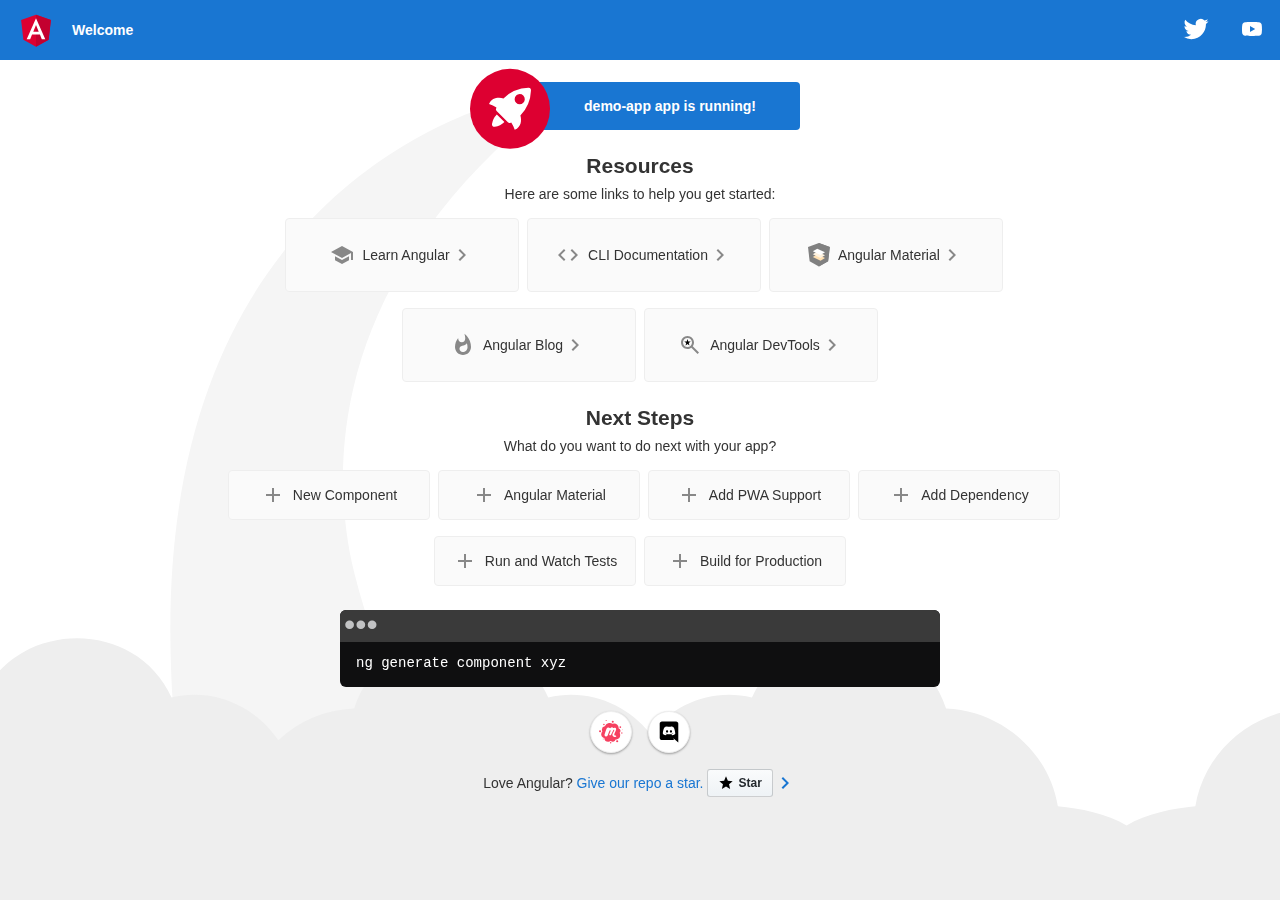
==== index.html @ 900e43f9 "Auto-generated commit [ci skip]" ====
<!DOCTYPE html><html lang="en"><head>
  <meta charset="utf-8">
  <title>DemoApp</title>
  <base href="/">
  <meta name="viewport" content="width=device-width, initial-scale=1">
  <link rel="icon" type="image/x-icon" href="favicon.ico">
<link rel="stylesheet" href="styles.ef46db3751d8e999.css"></head>
<body>
  <app-root></app-root>
<script src="runtime.b7effae792de52c2.js" type="module"></script><script src="polyfills.f247ab9717195e45.js" type="module"></script><script src="main.69cea2f186c367fa.js" type="module"></script>

</body></html>
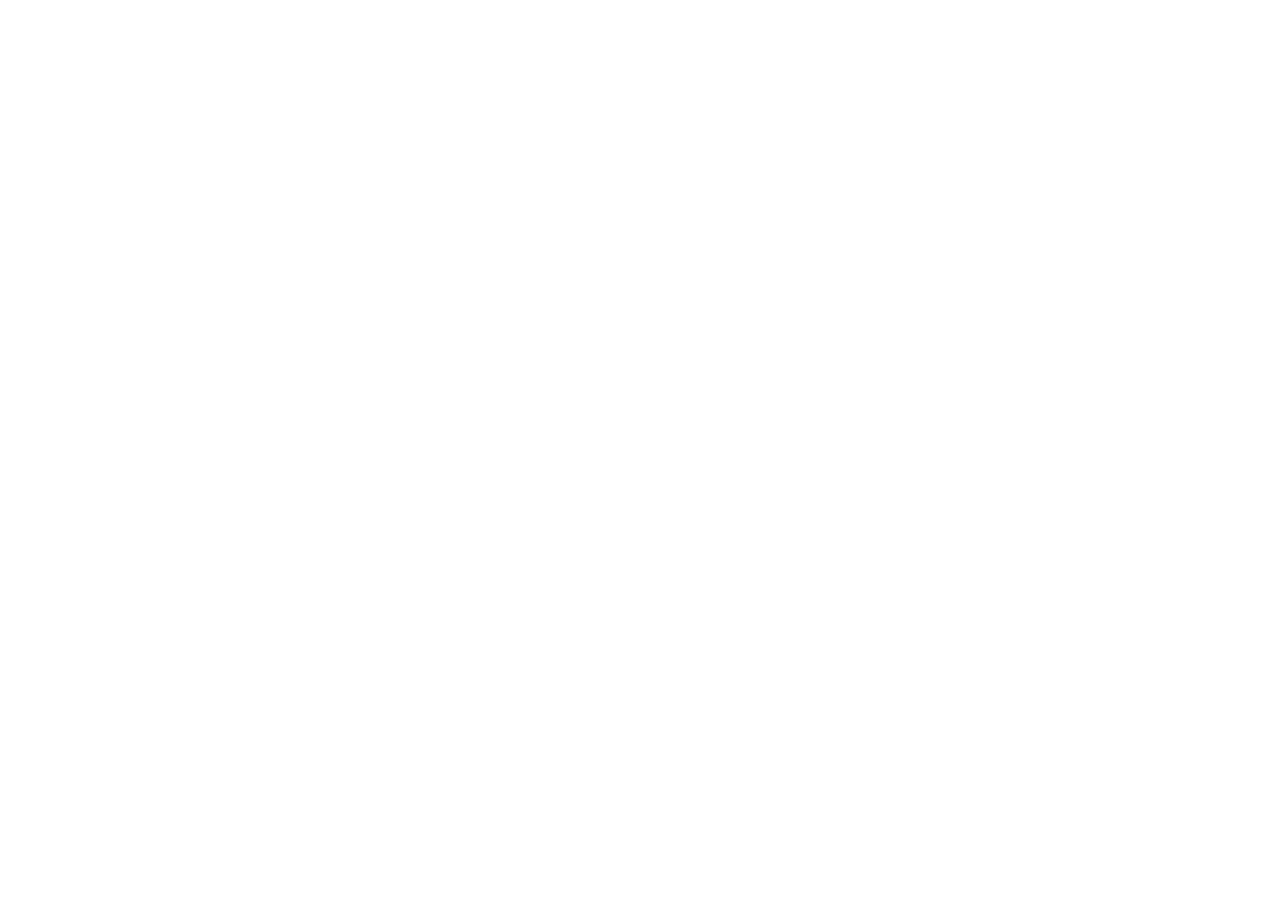
==== commit a5b31240: "Auto-generated commit [ci skip]" ====
--- a/index.html
+++ b/index.html
@@ -1,12 +1,12 @@
 <!DOCTYPE html><html lang="en"><head>
   <meta charset="utf-8">
   <title>DemoApp</title>
-  <base href="/">
+  <base href="/demo-app/">
   <meta name="viewport" content="width=device-width, initial-scale=1">
   <link rel="icon" type="image/x-icon" href="favicon.ico">
-<link rel="stylesheet" href="styles.ef46db3751d8e999.css"></head>
+<style>:root{--surface-a:#ffffff;--surface-b:#f8f9fa;--surface-c:#e9ecef;--surface-d:#dee2e6;--surface-e:#ffffff;--surface-f:#ffffff;--text-color:#495057;--text-color-secondary:#6c757d;--primary-color:#3B82F6;--primary-color-text:#ffffff;--font-family:-apple-system, BlinkMacSystemFont, Segoe UI, Roboto, Helvetica, Arial, sans-serif, Apple Color Emoji, Segoe UI Emoji, Segoe UI Symbol;--surface-0:#ffffff;--surface-50:#FAFAFA;--surface-100:#F5F5F5;--surface-200:#EEEEEE;--surface-300:#E0E0E0;--surface-400:#BDBDBD;--surface-500:#9E9E9E;--surface-600:#757575;--surface-700:#616161;--surface-800:#424242;--surface-900:#212121;--gray-50:#FAFAFA;--gray-100:#F5F5F5;--gray-200:#EEEEEE;--gray-300:#E0E0E0;--gray-400:#BDBDBD;--gray-500:#9E9E9E;--gray-600:#757575;--gray-700:#616161;--gray-800:#424242;--gray-900:#212121;--content-padding:1.25rem;--inline-spacing:.5rem;--border-radius:6px;--surface-ground:#eff3f8;--surface-section:#ffffff;--surface-card:#ffffff;--surface-overlay:#ffffff;--surface-border:#dfe7ef;--surface-hover:#f6f9fc;--focus-ring:0 0 0 .2rem #BFDBFE;--maskbg:rgba(0, 0, 0, .4);color-scheme:light}*{box-sizing:border-box}:root{--blue-50:#f5f9ff;--blue-100:#d0e1fd;--blue-200:#abc9fb;--blue-300:#85b2f9;--blue-400:#609af8;--blue-500:#3b82f6;--blue-600:#326fd1;--blue-700:#295bac;--blue-800:#204887;--blue-900:#183462;--green-50:#f4fcf7;--green-100:#caf1d8;--green-200:#a0e6ba;--green-300:#76db9b;--green-400:#4cd07d;--green-500:#22c55e;--green-600:#1da750;--green-700:#188a42;--green-800:#136c34;--green-900:#0e4f26;--yellow-50:#fefbf3;--yellow-100:#faedc4;--yellow-200:#f6de95;--yellow-300:#f2d066;--yellow-400:#eec137;--yellow-500:#eab308;--yellow-600:#c79807;--yellow-700:#a47d06;--yellow-800:#816204;--yellow-900:#5e4803;--cyan-50:#f3fbfd;--cyan-100:#c3edf5;--cyan-200:#94e0ed;--cyan-300:#65d2e4;--cyan-400:#35c4dc;--cyan-500:#06b6d4;--cyan-600:#059bb4;--cyan-700:#047f94;--cyan-800:#036475;--cyan-900:#024955;--pink-50:#fef6fa;--pink-100:#fad3e7;--pink-200:#f7b0d3;--pink-300:#f38ec0;--pink-400:#f06bac;--pink-500:#ec4899;--pink-600:#c93d82;--pink-700:#a5326b;--pink-800:#822854;--pink-900:#5e1d3d;--indigo-50:#f7f7fe;--indigo-100:#dadafc;--indigo-200:#bcbdf9;--indigo-300:#9ea0f6;--indigo-400:#8183f4;--indigo-500:#6366f1;--indigo-600:#5457cd;--indigo-700:#4547a9;--indigo-800:#363885;--indigo-900:#282960;--teal-50:#f3fbfb;--teal-100:#c7eeea;--teal-200:#9ae0d9;--teal-300:#6dd3c8;--teal-400:#41c5b7;--teal-500:#14b8a6;--teal-600:#119c8d;--teal-700:#0e8174;--teal-800:#0b655b;--teal-900:#084a42;--orange-50:#fff8f3;--orange-100:#feddc7;--orange-200:#fcc39b;--orange-300:#fba86f;--orange-400:#fa8e42;--orange-500:#f97316;--orange-600:#d46213;--orange-700:#ae510f;--orange-800:#893f0c;--orange-900:#642e09;--bluegray-50:#f7f8f9;--bluegray-100:#dadee3;--bluegray-200:#bcc3cd;--bluegray-300:#9fa9b7;--bluegray-400:#818ea1;--bluegray-500:#64748b;--bluegray-600:#556376;--bluegray-700:#465161;--bluegray-800:#37404c;--bluegray-900:#282e38;--purple-50:#fbf7ff;--purple-100:#ead6fd;--purple-200:#dab6fc;--purple-300:#c996fa;--purple-400:#b975f9;--purple-500:#a855f7;--purple-600:#8f48d2;--purple-700:#763cad;--purple-800:#5c2f88;--purple-900:#432263;--red-50:#fff5f5;--red-100:#ffd0ce;--red-200:#ffaca7;--red-300:#ff8780;--red-400:#ff6259;--red-500:#ff3d32;--red-600:#d9342b;--red-700:#b32b23;--red-800:#8c221c;--red-900:#661814;--primary-50:#f5f9ff;--primary-100:#d0e1fd;--primary-200:#abc9fb;--primary-300:#85b2f9;--primary-400:#609af8;--primary-500:#3b82f6;--primary-600:#326fd1;--primary-700:#295bac;--primary-800:#204887;--primary-900:#183462}</style><link rel="stylesheet" href="styles.fcd467779eab6fff.css" media="print" onload="this.media='all'"><noscript><link rel="stylesheet" href="styles.fcd467779eab6fff.css"></noscript></head>
 <body>
   <app-root></app-root>
-<script src="runtime.b7effae792de52c2.js" type="module"></script><script src="polyfills.f247ab9717195e45.js" type="module"></script><script src="main.69cea2f186c367fa.js" type="module"></script>
+<script src="runtime.b7effae792de52c2.js" type="module"></script><script src="polyfills.c6a65590cd50eaa1.js" type="module"></script><script src="main.08b8b6a23ff1ee2b.js" type="module"></script>
 
 </body></html>--- a/styles.fcd467779eab6fff.css
+++ b/styles.fcd467779eab6fff.css
@@ -0,0 +1 @@
+:root{--surface-a:#ffffff;--surface-b:#f8f9fa;--surface-c:#e9ecef;--surface-d:#dee2e6;--surface-e:#ffffff;--surface-f:#ffffff;--text-color:#495057;--text-color-secondary:#6c757d;--primary-color:#3B82F6;--primary-color-text:#ffffff;--font-family:-apple-system, BlinkMacSystemFont, Segoe UI, Roboto, Helvetica, Arial, sans-serif, Apple Color Emoji, Segoe UI Emoji, Segoe UI Symbol;--surface-0: #ffffff;--surface-50: #FAFAFA;--surface-100: #F5F5F5;--surface-200: #EEEEEE;--surface-300: #E0E0E0;--surface-400: #BDBDBD;--surface-500: #9E9E9E;--surface-600: #757575;--surface-700: #616161;--surface-800: #424242;--surface-900: #212121;--gray-50: #FAFAFA;--gray-100: #F5F5F5;--gray-200: #EEEEEE;--gray-300: #E0E0E0;--gray-400: #BDBDBD;--gray-500: #9E9E9E;--gray-600: #757575;--gray-700: #616161;--gray-800: #424242;--gray-900: #212121;--content-padding:1.25rem;--inline-spacing:.5rem;--border-radius:6px;--surface-ground:#eff3f8;--surface-section:#ffffff;--surface-card:#ffffff;--surface-overlay:#ffffff;--surface-border:#dfe7ef;--surface-hover:#f6f9fc;--focus-ring: 0 0 0 .2rem #BFDBFE;--maskbg: rgba(0, 0, 0, .4);color-scheme:light}*{box-sizing:border-box}.p-component{font-family:-apple-system,BlinkMacSystemFont,Segoe UI,Roboto,Helvetica,Arial,sans-serif,"Apple Color Emoji","Segoe UI Emoji",Segoe UI Symbol;font-size:1rem;font-weight:400}.p-component-overlay{background-color:#0006;transition-duration:.2s}.p-disabled,.p-component:disabled{opacity:.6}.p-error{color:#e24c4c}.p-text-secondary{color:#6c757d}.pi{font-size:1rem}.p-link{font-size:1rem;font-family:-apple-system,BlinkMacSystemFont,Segoe UI,Roboto,Helvetica,Arial,sans-serif,"Apple Color Emoji","Segoe UI Emoji",Segoe UI Symbol;border-radius:6px}.p-link:focus{outline:0 none;outline-offset:0;box-shadow:0 0 0 .2rem #bfdbfe}.p-component-overlay-enter{animation:p-component-overlay-enter-animation .15s forwards}.p-component-overlay-leave{animation:p-component-overlay-leave-animation .15s forwards}@keyframes p-component-overlay-enter-animation{0%{background-color:transparent}to{background-color:var(--maskbg)}}@keyframes p-component-overlay-leave-animation{0%{background-color:var(--maskbg)}to{background-color:transparent}}:root{--blue-50:#f5f9ff;--blue-100:#d0e1fd;--blue-200:#abc9fb;--blue-300:#85b2f9;--blue-400:#609af8;--blue-500:#3b82f6;--blue-600:#326fd1;--blue-700:#295bac;--blue-800:#204887;--blue-900:#183462;--green-50:#f4fcf7;--green-100:#caf1d8;--green-200:#a0e6ba;--green-300:#76db9b;--green-400:#4cd07d;--green-500:#22c55e;--green-600:#1da750;--green-700:#188a42;--green-800:#136c34;--green-900:#0e4f26;--yellow-50:#fefbf3;--yellow-100:#faedc4;--yellow-200:#f6de95;--yellow-300:#f2d066;--yellow-400:#eec137;--yellow-500:#eab308;--yellow-600:#c79807;--yellow-700:#a47d06;--yellow-800:#816204;--yellow-900:#5e4803;--cyan-50:#f3fbfd;--cyan-100:#c3edf5;--cyan-200:#94e0ed;--cyan-300:#65d2e4;--cyan-400:#35c4dc;--cyan-500:#06b6d4;--cyan-600:#059bb4;--cyan-700:#047f94;--cyan-800:#036475;--cyan-900:#024955;--pink-50:#fef6fa;--pink-100:#fad3e7;--pink-200:#f7b0d3;--pink-300:#f38ec0;--pink-400:#f06bac;--pink-500:#ec4899;--pink-600:#c93d82;--pink-700:#a5326b;--pink-800:#822854;--pink-900:#5e1d3d;--indigo-50:#f7f7fe;--indigo-100:#dadafc;--indigo-200:#bcbdf9;--indigo-300:#9ea0f6;--indigo-400:#8183f4;--indigo-500:#6366f1;--indigo-600:#5457cd;--indigo-700:#4547a9;--indigo-800:#363885;--indigo-900:#282960;--teal-50:#f3fbfb;--teal-100:#c7eeea;--teal-200:#9ae0d9;--teal-300:#6dd3c8;--teal-400:#41c5b7;--teal-500:#14b8a6;--teal-600:#119c8d;--teal-700:#0e8174;--teal-800:#0b655b;--teal-900:#084a42;--orange-50:#fff8f3;--orange-100:#feddc7;--orange-200:#fcc39b;--orange-300:#fba86f;--orange-400:#fa8e42;--orange-500:#f97316;--orange-600:#d46213;--orange-700:#ae510f;--orange-800:#893f0c;--orange-900:#642e09;--bluegray-50:#f7f8f9;--bluegray-100:#dadee3;--bluegray-200:#bcc3cd;--bluegray-300:#9fa9b7;--bluegray-400:#818ea1;--bluegray-500:#64748b;--bluegray-600:#556376;--bluegray-700:#465161;--bluegray-800:#37404c;--bluegray-900:#282e38;--purple-50:#fbf7ff;--purple-100:#ead6fd;--purple-200:#dab6fc;--purple-300:#c996fa;--purple-400:#b975f9;--purple-500:#a855f7;--purple-600:#8f48d2;--purple-700:#763cad;--purple-800:#5c2f88;--purple-900:#432263;--red-50:#fff5f5;--red-100:#ffd0ce;--red-200:#ffaca7;--red-300:#ff8780;--red-400:#ff6259;--red-500:#ff3d32;--red-600:#d9342b;--red-700:#b32b23;--red-800:#8c221c;--red-900:#661814;--primary-50:#f5f9ff;--primary-100:#d0e1fd;--primary-200:#abc9fb;--primary-300:#85b2f9;--primary-400:#609af8;--primary-500:#3b82f6;--primary-600:#326fd1;--primary-700:#295bac;--primary-800:#204887;--primary-900:#183462}.p-autocomplete .p-autocomplete-loader{right:.75rem}.p-autocomplete.p-autocomplete-dd .p-autocomplete-loader{right:3.75rem}.p-autocomplete .p-autocomplete-multiple-container{padding:.375rem .75rem;gap:.5rem}.p-autocomplete .p-autocomplete-multiple-container:not(.p-disabled):hover{border-color:#3b82f6}.p-autocomplete .p-autocomplete-multiple-container:not(.p-disabled).p-focus{outline:0 none;outline-offset:0;box-shadow:0 0 0 .2rem #bfdbfe;border-color:#3b82f6}.p-autocomplete .p-autocomplete-multiple-container .p-autocomplete-input-token{padding:.375rem 0}.p-autocomplete .p-autocomplete-multiple-container .p-autocomplete-input-token input{font-family:-apple-system,BlinkMacSystemFont,Segoe UI,Roboto,Helvetica,Arial,sans-serif,"Apple Color Emoji","Segoe UI Emoji",Segoe UI Symbol;font-size:1rem;color:#495057;padding:0;margin:0}.p-autocomplete .p-autocomplete-multiple-container .p-autocomplete-token{padding:.375rem .75rem;background:#EFF6FF;color:#1d4ed8;border-radius:6px}.p-autocomplete .p-autocomplete-multiple-container .p-autocomplete-token .p-autocomplete-token-icon{margin-left:.5rem}p-autocomplete.ng-dirty.ng-invalid>.p-autocomplete>.p-inputtext{border-color:#e24c4c}.p-autocomplete-panel{background:#ffffff;color:#495057;border:0 none;border-radius:6px;box-shadow:0 2px 12px #0000001a}.p-autocomplete-panel .p-autocomplete-items{padding:.75rem 0}.p-autocomplete-panel .p-autocomplete-items .p-autocomplete-item{margin:0;padding:.75rem 1.25rem;border:0 none;color:#495057;background:transparent;transition:box-shadow .2s;border-radius:0}.p-autocomplete-panel .p-autocomplete-items .p-autocomplete-item:hover{color:#495057;background:#e9ecef}.p-autocomplete-panel .p-autocomplete-items .p-autocomplete-item.p-highlight{color:#1d4ed8;background:#EFF6FF}.p-autocomplete-panel .p-autocomplete-items .p-autocomplete-empty-message{padding:.75rem 1.25rem;color:#495057;background:transparent}.p-autocomplete-panel .p-autocomplete-items .p-autocomplete-item-group{margin:0;padding:.75rem 1.25rem;color:#343a40;background:#ffffff;font-weight:700}p-autocomplete.p-autocomplete-clearable .p-inputtext{padding-right:2.5rem}p-autocomplete.p-autocomplete-clearable .p-autocomplete-clear-icon{color:#6c757d;right:.75rem}p-autocomplete.p-autocomplete-clearable .p-autocomplete-dd .p-autocomplete-clear-icon{color:#6c757d;right:3.75rem}p-calendar.ng-dirty.ng-invalid>.p-calendar>.p-inputtext{border-color:#e24c4c}.p-datepicker{padding:.5rem;background:#ffffff;color:#495057;border:1px solid #ced4da;border-radius:6px}.p-datepicker:not(.p-datepicker-inline){background:#ffffff;border:0 none;box-shadow:0 2px 12px #0000001a}.p-datepicker:not(.p-datepicker-inline) .p-datepicker-header{background:#ffffff}.p-datepicker .p-datepicker-header{padding:.5rem;color:#495057;background:#ffffff;font-weight:600;margin:0;border-bottom:1px solid #dee2e6;border-top-right-radius:6px;border-top-left-radius:6px}.p-datepicker .p-datepicker-header .p-datepicker-prev,.p-datepicker .p-datepicker-header .p-datepicker-next{width:2rem;height:2rem;color:#6c757d;border:0 none;background:transparent;border-radius:50%;transition:background-color .2s,color .2s,box-shadow .2s}.p-datepicker .p-datepicker-header .p-datepicker-prev:enabled:hover,.p-datepicker .p-datepicker-header .p-datepicker-next:enabled:hover{color:#343a40;border-color:transparent;background:#e9ecef}.p-datepicker .p-datepicker-header .p-datepicker-prev:focus,.p-datepicker .p-datepicker-header .p-datepicker-next:focus{outline:0 none;outline-offset:0;box-shadow:0 0 0 .2rem #bfdbfe}.p-datepicker .p-datepicker-header .p-datepicker-title{line-height:2rem}.p-datepicker .p-datepicker-header .p-datepicker-title .p-datepicker-year,.p-datepicker .p-datepicker-header .p-datepicker-title .p-datepicker-month{color:#495057;transition:background-color .2s,color .2s,box-shadow .2s;font-weight:600;padding:.5rem}.p-datepicker .p-datepicker-header .p-datepicker-title .p-datepicker-year:enabled:hover,.p-datepicker .p-datepicker-header .p-datepicker-title .p-datepicker-month:enabled:hover{color:#3b82f6}.p-datepicker .p-datepicker-header .p-datepicker-title .p-datepicker-month{margin-right:.5rem}.p-datepicker table{font-size:1rem;margin:.5rem 0}.p-datepicker table th{padding:.5rem}.p-datepicker table th>span{width:2.5rem;height:2.5rem}.p-datepicker table td{padding:.5rem}.p-datepicker table td>span{width:2.5rem;height:2.5rem;border-radius:50%;transition:box-shadow .2s;border:1px solid transparent}.p-datepicker table td>span.p-highlight{color:#1d4ed8;background:#EFF6FF}.p-datepicker table td>span:focus{outline:0 none;outline-offset:0;box-shadow:0 0 0 .2rem #bfdbfe}.p-datepicker table td.p-datepicker-today>span{background:#ced4da;color:#495057;border-color:transparent}.p-datepicker table td.p-datepicker-today>span.p-highlight{color:#1d4ed8;background:#EFF6FF}.p-datepicker .p-datepicker-buttonbar{padding:1rem 0;border-top:1px solid #dee2e6}.p-datepicker .p-datepicker-buttonbar .p-button{width:auto}.p-datepicker .p-timepicker{border-top:1px solid #dee2e6;padding:.5rem}.p-datepicker .p-timepicker button{width:2rem;height:2rem;color:#6c757d;border:0 none;background:transparent;border-radius:50%;transition:background-color .2s,color .2s,box-shadow .2s}.p-datepicker .p-timepicker button:enabled:hover{color:#343a40;border-color:transparent;background:#e9ecef}.p-datepicker .p-timepicker button:focus{outline:0 none;outline-offset:0;box-shadow:0 0 0 .2rem #bfdbfe}.p-datepicker .p-timepicker button:last-child{margin-top:.2em}.p-datepicker .p-timepicker span{font-size:1.25rem}.p-datepicker .p-timepicker>div{padding:0 .5rem}.p-datepicker.p-datepicker-timeonly .p-timepicker{border-top:0 none}.p-datepicker .p-monthpicker{margin:.5rem 0}.p-datepicker .p-monthpicker .p-monthpicker-month{padding:.5rem;transition:box-shadow .2s;border-radius:6px}.p-datepicker .p-monthpicker .p-monthpicker-month.p-highlight{color:#1d4ed8;background:#EFF6FF}.p-datepicker .p-yearpicker{margin:.5rem 0}.p-datepicker .p-yearpicker .p-yearpicker-year{padding:.5rem;transition:box-shadow .2s;border-radius:6px}.p-datepicker .p-yearpicker .p-yearpicker-year.p-highlight{color:#1d4ed8;background:#EFF6FF}.p-datepicker.p-datepicker-multiple-month .p-datepicker-group{border-left:1px solid #dee2e6;padding-right:.5rem;padding-left:.5rem;padding-top:0;padding-bottom:0}.p-datepicker.p-datepicker-multiple-month .p-datepicker-group:first-child{padding-left:0;border-left:0 none}.p-datepicker.p-datepicker-multiple-month .p-datepicker-group:last-child{padding-right:0}.p-datepicker:not(.p-disabled) table td span:not(.p-highlight):not(.p-disabled):hover{background:#e9ecef}.p-datepicker:not(.p-disabled) table td span:not(.p-highlight):not(.p-disabled):focus{outline:0 none;outline-offset:0;box-shadow:0 0 0 .2rem #bfdbfe}.p-datepicker:not(.p-disabled) .p-monthpicker .p-monthpicker-month:not(.p-disabled):not(.p-highlight):hover{background:#e9ecef}.p-datepicker:not(.p-disabled) .p-monthpicker .p-monthpicker-month:not(.p-disabled):focus{outline:0 none;outline-offset:0;box-shadow:0 0 0 .2rem #bfdbfe}.p-datepicker:not(.p-disabled) .p-yearpicker .p-yearpicker-year:not(.p-disabled):not(.p-highlight):hover{background:#e9ecef}.p-datepicker:not(.p-disabled) .p-yearpicker .p-yearpicker-year:not(.p-disabled):focus{outline:0 none;outline-offset:0;box-shadow:0 0 0 .2rem #bfdbfe}p-calendar.p-calendar-clearable .p-inputtext{padding-right:2.5rem}p-calendar.p-calendar-clearable .p-calendar-clear-icon{color:#6c757d;right:.75rem}p-calendar.p-calendar-clearable.p-calendar-w-btn .p-calendar-clear-icon{color:#6c757d;right:3.75rem}@media screen and (max-width: 769px){.p-datepicker table th,.p-datepicker table td{padding:0}}.p-cascadeselect{background:#ffffff;border:1px solid #ced4da;transition:background-color .2s,color .2s,border-color .2s,box-shadow .2s;border-radius:6px}.p-cascadeselect:not(.p-disabled):hover{border-color:#3b82f6}.p-cascadeselect:not(.p-disabled).p-focus{outline:0 none;outline-offset:0;box-shadow:0 0 0 .2rem #bfdbfe;border-color:#3b82f6}.p-cascadeselect .p-cascadeselect-label{background:transparent;border:0 none;padding:.75rem}.p-cascadeselect .p-cascadeselect-label.p-placeholder{color:#6c757d}.p-cascadeselect .p-cascadeselect-label:enabled:focus{outline:0 none;box-shadow:none}.p-cascadeselect .p-cascadeselect-trigger{background:transparent;color:#6c757d;width:3rem;border-top-right-radius:6px;border-bottom-right-radius:6px}.p-cascadeselect-panel{background:#ffffff;color:#495057;border:0 none;border-radius:6px;box-shadow:0 2px 12px #0000001a}.p-cascadeselect-panel .p-cascadeselect-items{padding:.75rem 0}.p-cascadeselect-panel .p-cascadeselect-items .p-cascadeselect-item{margin:0;border:0 none;color:#495057;background:transparent;transition:box-shadow .2s;border-radius:0}.p-cascadeselect-panel .p-cascadeselect-items .p-cascadeselect-item .p-cascadeselect-item-content{padding:.75rem 1.25rem}.p-cascadeselect-panel .p-cascadeselect-items .p-cascadeselect-item .p-cascadeselect-item-content:focus{outline:0 none;outline-offset:0;box-shadow:inset 0 0 0 .15rem #bfdbfe}.p-cascadeselect-panel .p-cascadeselect-items .p-cascadeselect-item.p-highlight{color:#1d4ed8;background:#EFF6FF}.p-cascadeselect-panel .p-cascadeselect-items .p-cascadeselect-item:not(.p-highlight):not(.p-disabled):hover{color:#495057;background:#e9ecef}.p-cascadeselect-panel .p-cascadeselect-items .p-cascadeselect-item .p-cascadeselect-group-icon{font-size:.875rem}p-cascadeselect.ng-dirty.ng-invalid>.p-cascadeselect{border-color:#e24c4c}.p-input-filled .p-cascadeselect{background:#e9ecef}.p-input-filled .p-cascadeselect:not(.p-disabled):hover{background-color:#e9ecef}.p-input-filled .p-cascadeselect:not(.p-disabled).p-focus{background-color:#fff}p-cascadeselect.p-cascadeselect-clearable .p-cascadeselect-label{padding-right:.75rem}p-cascadeselect.p-cascadeselect-clearable .p-cascadeselect-clear-icon{color:#6c757d;right:3rem}.p-overlay-modal .p-cascadeselect-sublist .p-cascadeselect-panel{box-shadow:none;border-radius:0;padding:.25rem 0 .25rem .5rem}.p-overlay-modal .p-cascadeselect-item-active>.p-cascadeselect-item-content .p-cascadeselect-group-icon{transform:rotate(90deg)}.p-checkbox{width:22px;height:22px}.p-checkbox .p-checkbox-box{border:2px solid #ced4da;background:#ffffff;width:22px;height:22px;color:#495057;border-radius:6px;transition:background-color .2s,color .2s,border-color .2s,box-shadow .2s}.p-checkbox .p-checkbox-box .p-checkbox-icon{transition-duration:.2s;color:#fff;font-size:14px}.p-checkbox .p-checkbox-box.p-highlight{border-color:#3b82f6;background:#3B82F6}.p-checkbox:not(.p-checkbox-disabled) .p-checkbox-box:hover{border-color:#3b82f6}.p-checkbox:not(.p-checkbox-disabled) .p-checkbox-box.p-focus{outline:0 none;outline-offset:0;box-shadow:0 0 0 .2rem #bfdbfe;border-color:#3b82f6}.p-checkbox:not(.p-checkbox-disabled) .p-checkbox-box.p-highlight:hover{border-color:#1d4ed8;background:#1D4ED8;color:#fff}p-checkbox.ng-dirty.ng-invalid>.p-checkbox>.p-checkbox-box{border-color:#e24c4c}.p-input-filled .p-checkbox .p-checkbox-box{background-color:#e9ecef}.p-input-filled .p-checkbox .p-checkbox-box.p-highlight{background:#3B82F6}.p-input-filled .p-checkbox:not(.p-checkbox-disabled) .p-checkbox-box:hover{background-color:#e9ecef}.p-input-filled .p-checkbox:not(.p-checkbox-disabled) .p-checkbox-box.p-highlight:hover{background:#1D4ED8}.p-checkbox-label{margin-left:.5rem}.p-chips .p-chips-multiple-container{padding:.375rem .75rem;gap:.5rem}.p-chips .p-chips-multiple-container:not(.p-disabled):hover{border-color:#3b82f6}.p-chips .p-chips-multiple-container:not(.p-disabled).p-focus{outline:0 none;outline-offset:0;box-shadow:0 0 0 .2rem #bfdbfe;border-color:#3b82f6}.p-chips .p-chips-multiple-container .p-chips-token{padding:.375rem .75rem;background:#EFF6FF;color:#1d4ed8;border-radius:6px}.p-chips .p-chips-multiple-container .p-chips-token .p-chips-token-icon{margin-left:.5rem}.p-chips .p-chips-multiple-container .p-chips-input-token{padding:.375rem 0}.p-chips .p-chips-multiple-container .p-chips-input-token input{font-family:-apple-system,BlinkMacSystemFont,Segoe UI,Roboto,Helvetica,Arial,sans-serif,"Apple Color Emoji","Segoe UI Emoji",Segoe UI Symbol;font-size:1rem;color:#495057;padding:0;margin:0}p-chips.ng-dirty.ng-invalid>.p-chips>.p-inputtext{border-color:#e24c4c}p-chips.p-chips-clearable .p-inputtext{padding-right:1.75rem}p-chips.p-chips-clearable .p-chips-clear-icon{color:#6c757d;right:.75rem}.p-colorpicker-preview,.p-fluid .p-colorpicker-preview.p-inputtext{width:2rem;height:2rem}.p-colorpicker-panel{background:#323232;border:1px solid #191919}.p-colorpicker-panel .p-colorpicker-color-handle,.p-colorpicker-panel .p-colorpicker-hue-handle{border-color:#fff}.p-colorpicker-overlay-panel{box-shadow:0 2px 12px #0000001a}.p-dropdown{background:#ffffff;border:1px solid #ced4da;transition:background-color .2s,color .2s,border-color .2s,box-shadow .2s;border-radius:6px}.p-dropdown:not(.p-disabled):hover{border-color:#3b82f6}.p-dropdown:not(.p-disabled).p-focus{outline:0 none;outline-offset:0;box-shadow:0 0 0 .2rem #bfdbfe;border-color:#3b82f6}.p-dropdown.p-dropdown-clearable .p-dropdown-label{padding-right:1.75rem}.p-dropdown .p-dropdown-label{background:transparent;border:0 none}.p-dropdown .p-dropdown-label.p-placeholder{color:#6c757d}.p-dropdown .p-dropdown-label:enabled:focus{outline:0 none;box-shadow:none}.p-dropdown .p-dropdown-trigger{background:transparent;color:#6c757d;width:3rem;border-top-right-radius:6px;border-bottom-right-radius:6px}.p-dropdown .p-dropdown-clear-icon{color:#6c757d;right:3rem}.p-dropdown-panel{background:#ffffff;color:#495057;border:0 none;border-radius:6px;box-shadow:0 2px 12px #0000001a}.p-dropdown-panel .p-dropdown-header{padding:.75rem 1.25rem;border-bottom:1px solid #dee2e6;color:#343a40;background:#f8f9fa;margin:0;border-top-right-radius:6px;border-top-left-radius:6px}.p-dropdown-panel .p-dropdown-header .p-dropdown-filter{padding-right:1.75rem;margin-right:-1.75rem}.p-dropdown-panel .p-dropdown-header .p-dropdown-filter-icon{right:.75rem;color:#6c757d}.p-dropdown-panel .p-dropdown-items{padding:.75rem 0}.p-dropdown-panel .p-dropdown-items .p-dropdown-item{margin:0;padding:.75rem 1.25rem;border:0 none;color:#495057;background:transparent;transition:box-shadow .2s;border-radius:0}.p-dropdown-panel .p-dropdown-items .p-dropdown-item.p-highlight{color:#1d4ed8;background:#EFF6FF}.p-dropdown-panel .p-dropdown-items .p-dropdown-item:not(.p-highlight):not(.p-disabled):hover{color:#495057;background:#e9ecef}.p-dropdown-panel .p-dropdown-items .p-dropdown-empty-message{padding:.75rem 1.25rem;color:#495057;background:transparent}.p-dropdown-panel .p-dropdown-items .p-dropdown-item-group{margin:0;padding:.75rem 1.25rem;color:#343a40;background:#ffffff;font-weight:700}p-dropdown.ng-dirty.ng-invalid>.p-dropdown{border-color:#e24c4c}.p-input-filled .p-dropdown{background:#e9ecef}.p-input-filled .p-dropdown:not(.p-disabled):hover{background-color:#e9ecef}.p-input-filled .p-dropdown:not(.p-disabled).p-focus{background-color:#fff}.p-input-filled .p-dropdown:not(.p-disabled).p-focus .p-inputtext{background-color:transparent}.p-editor-container .p-editor-toolbar{background:#f8f9fa;border-top-right-radius:6px;border-top-left-radius:6px}.p-editor-container .p-editor-toolbar.ql-snow{border:1px solid #dee2e6}.p-editor-container .p-editor-toolbar.ql-snow .ql-stroke{stroke:#6c757d}.p-editor-container .p-editor-toolbar.ql-snow .ql-fill{fill:#6c757d}.p-editor-container .p-editor-toolbar.ql-snow .ql-picker .ql-picker-label{border:0 none;color:#6c757d}.p-editor-container .p-editor-toolbar.ql-snow .ql-picker .ql-picker-label:hover{color:#495057}.p-editor-container .p-editor-toolbar.ql-snow .ql-picker .ql-picker-label:hover .ql-stroke{stroke:#495057}.p-editor-container .p-editor-toolbar.ql-snow .ql-picker .ql-picker-label:hover .ql-fill{fill:#495057}.p-editor-container .p-editor-toolbar.ql-snow .ql-picker.ql-expanded .ql-picker-label{color:#495057}.p-editor-container .p-editor-toolbar.ql-snow .ql-picker.ql-expanded .ql-picker-label .ql-stroke{stroke:#495057}.p-editor-container .p-editor-toolbar.ql-snow .ql-picker.ql-expanded .ql-picker-label .ql-fill{fill:#495057}.p-editor-container .p-editor-toolbar.ql-snow .ql-picker.ql-expanded .ql-picker-options{background:#ffffff;border:0 none;box-shadow:0 2px 12px #0000001a;border-radius:6px;padding:.75rem 0}.p-editor-container .p-editor-toolbar.ql-snow .ql-picker.ql-expanded .ql-picker-options .ql-picker-item{color:#495057}.p-editor-container .p-editor-toolbar.ql-snow .ql-picker.ql-expanded .ql-picker-options .ql-picker-item:hover{color:#495057;background:#e9ecef}.p-editor-container .p-editor-toolbar.ql-snow .ql-picker.ql-expanded:not(.ql-icon-picker) .ql-picker-item{padding:.75rem 1.25rem}.p-editor-container .p-editor-content{border-bottom-right-radius:6px;border-bottom-left-radius:6px}.p-editor-container .p-editor-content.ql-snow{border:1px solid #dee2e6}.p-editor-container .p-editor-content .ql-editor{background:#ffffff;color:#495057;border-bottom-right-radius:6px;border-bottom-left-radius:6px}.p-editor-container .ql-snow.ql-toolbar button:hover,.p-editor-container .ql-snow.ql-toolbar button:focus{color:#495057}.p-editor-container .ql-snow.ql-toolbar button:hover .ql-stroke,.p-editor-container .ql-snow.ql-toolbar button:focus .ql-stroke{stroke:#495057}.p-editor-container .ql-snow.ql-toolbar button:hover .ql-fill,.p-editor-container .ql-snow.ql-toolbar button:focus .ql-fill{fill:#495057}.p-editor-container .ql-snow.ql-toolbar button.ql-active,.p-editor-container .ql-snow.ql-toolbar .ql-picker-label.ql-active,.p-editor-container .ql-snow.ql-toolbar .ql-picker-item.ql-selected{color:#3b82f6}.p-editor-container .ql-snow.ql-toolbar button.ql-active .ql-stroke,.p-editor-container .ql-snow.ql-toolbar .ql-picker-label.ql-active .ql-stroke,.p-editor-container .ql-snow.ql-toolbar .ql-picker-item.ql-selected .ql-stroke{stroke:#3b82f6}.p-editor-container .ql-snow.ql-toolbar button.ql-active .ql-fill,.p-editor-container .ql-snow.ql-toolbar .ql-picker-label.ql-active .ql-fill,.p-editor-container .ql-snow.ql-toolbar .ql-picker-item.ql-selected .ql-fill{fill:#3b82f6}.p-editor-container .ql-snow.ql-toolbar button.ql-active .ql-picker-label,.p-editor-container .ql-snow.ql-toolbar .ql-picker-label.ql-active .ql-picker-label,.p-editor-container .ql-snow.ql-toolbar .ql-picker-item.ql-selected .ql-picker-label{color:#3b82f6}.p-inputgroup-addon{background:#e9ecef;color:#6c757d;border-top:1px solid #ced4da;border-left:1px solid #ced4da;border-bottom:1px solid #ced4da;padding:.75rem;min-width:3rem}.p-inputgroup-addon:last-child{border-right:1px solid #ced4da}.p-inputgroup>.p-component,.p-inputgroup>.p-element,.p-inputgroup>.p-inputwrapper>.p-component>.p-inputtext,.p-inputgroup>.p-float-label>.p-component{border-radius:0;margin:0}.p-inputgroup>.p-component+.p-inputgroup-addon,.p-inputgroup>.p-element+.p-inputgroup-addon,.p-inputgroup>.p-inputwrapper>.p-component>.p-inputtext+.p-inputgroup-addon,.p-inputgroup>.p-float-label>.p-component+.p-inputgroup-addon{border-left:0 none}.p-inputgroup>.p-component:focus,.p-inputgroup>.p-element:focus,.p-inputgroup>.p-inputwrapper>.p-component>.p-inputtext:focus,.p-inputgroup>.p-float-label>.p-component:focus{z-index:1}.p-inputgroup>.p-component:focus~label,.p-inputgroup>.p-element:focus~label,.p-inputgroup>.p-inputwrapper>.p-component>.p-inputtext:focus~label,.p-inputgroup>.p-float-label>.p-component:focus~label{z-index:1}.p-inputgroup-addon:first-child,.p-inputgroup button:first-child,.p-inputgroup input:first-child,.p-inputgroup>.p-inputwrapper:first-child>.p-component,.p-inputgroup>.p-inputwrapper:first-child>.p-component>.p-inputtext{border-top-left-radius:6px;border-bottom-left-radius:6px}.p-inputgroup .p-float-label:first-child input{border-top-left-radius:6px;border-bottom-left-radius:6px}.p-inputgroup-addon:last-child,.p-inputgroup button:last-child,.p-inputgroup input:last-child,.p-inputgroup>.p-inputwrapper:last-child>.p-component,.p-inputgroup>.p-inputwrapper:last-child>.p-component>.p-inputtext{border-top-right-radius:6px;border-bottom-right-radius:6px}.p-inputgroup .p-float-label:last-child input{border-top-right-radius:6px;border-bottom-right-radius:6px}.p-fluid .p-inputgroup .p-button{width:auto}.p-fluid .p-inputgroup .p-button.p-button-icon-only{width:3rem}p-inputmask.ng-dirty.ng-invalid>.p-inputtext{border-color:#e24c4c}p-inputmask.p-inputmask-clearable .p-inputtext{padding-right:2.5rem}p-inputmask.p-inputmask-clearable .p-inputmask-clear-icon{color:#6c757d;right:.75rem}p-inputnumber.ng-dirty.ng-invalid>.p-inputnumber>.p-inputtext{border-color:#e24c4c}p-inputnumber.p-inputnumber-clearable .p-inputnumber-input{padding-right:2.5rem}p-inputnumber.p-inputnumber-clearable .p-inputnumber-clear-icon{color:#6c757d;right:.75rem}p-inputnumber.p-inputnumber-clearable .p-inputnumber-buttons-stacked .p-inputnumber-clear-icon{right:3.75rem}p-inputnumber.p-inputnumber-clearable .p-inputnumber-buttons-horizontal .p-inputnumber-clear-icon{right:3.75rem}.p-inputswitch{width:3rem;height:1.75rem}.p-inputswitch .p-inputswitch-slider{background:#ced4da;transition:background-color .2s,color .2s,border-color .2s,box-shadow .2s;border-radius:30px}.p-inputswitch .p-inputswitch-slider:before{background:#ffffff;width:1.25rem;height:1.25rem;left:.25rem;margin-top:-.625rem;border-radius:50%;transition-duration:.2s}.p-inputswitch.p-inputswitch-checked .p-inputswitch-slider:before{transform:translate(1.25rem)}.p-inputswitch.p-focus .p-inputswitch-slider{outline:0 none;outline-offset:0;box-shadow:0 0 0 .2rem #bfdbfe}.p-inputswitch:not(.p-disabled):hover .p-inputswitch-slider{background:#b6bfc8}.p-inputswitch.p-inputswitch-checked .p-inputswitch-slider{background:#3B82F6}.p-inputswitch.p-inputswitch-checked .p-inputswitch-slider:before{background:#ffffff}.p-inputswitch.p-inputswitch-checked:not(.p-disabled):hover .p-inputswitch-slider{background:#2563eb}p-inputswitch.ng-dirty.ng-invalid>.p-inputswitch{border-color:#e24c4c}.p-inputtext{font-family:-apple-system,BlinkMacSystemFont,Segoe UI,Roboto,Helvetica,Arial,sans-serif,"Apple Color Emoji","Segoe UI Emoji",Segoe UI Symbol;font-size:1rem;color:#495057;background:#ffffff;padding:.75rem;border:1px solid #ced4da;transition:background-color .2s,color .2s,border-color .2s,box-shadow .2s;-webkit-appearance:none;appearance:none;border-radius:6px}.p-inputtext:enabled:hover{border-color:#3b82f6}.p-inputtext:enabled:focus{outline:0 none;outline-offset:0;box-shadow:0 0 0 .2rem #bfdbfe;border-color:#3b82f6}.p-inputtext.ng-dirty.ng-invalid{border-color:#e24c4c}.p-inputtext.p-inputtext-sm{font-size:.875rem;padding:.65625rem}.p-inputtext.p-inputtext-lg{font-size:1.25rem;padding:.9375rem}.p-float-label>label{left:.75rem;color:#6c757d;transition-duration:.2s}.p-float-label>.ng-invalid.ng-dirty+label{color:#e24c4c}.p-input-icon-left>i:first-of-type{left:.75rem;color:#6c757d}.p-input-icon-left>.p-inputtext{padding-left:2.5rem}.p-input-icon-left.p-float-label>label{left:2.5rem}.p-input-icon-right>i:last-of-type{right:.75rem;color:#6c757d}.p-input-icon-right>.p-inputtext{padding-right:2.5rem}::-webkit-input-placeholder{color:#6c757d}:-moz-placeholder{color:#6c757d}::-moz-placeholder{color:#6c757d}:-ms-input-placeholder{color:#6c757d}.p-input-filled .p-inputtext{background-color:#e9ecef}.p-input-filled .p-inputtext:enabled:hover{background-color:#e9ecef}.p-input-filled .p-inputtext:enabled:focus{background-color:#fff}.p-inputtext-sm .p-inputtext{font-size:.875rem;padding:.65625rem}.p-inputtext-lg .p-inputtext{font-size:1.25rem;padding:.9375rem}.p-listbox{background:#ffffff;color:#495057;border:1px solid #ced4da;border-radius:6px}.p-listbox .p-listbox-header{padding:.75rem 1.25rem;border-bottom:1px solid #dee2e6;color:#343a40;background:#f8f9fa;margin:0;border-top-right-radius:6px;border-top-left-radius:6px}.p-listbox .p-listbox-header .p-listbox-filter{padding-right:1.75rem}.p-listbox .p-listbox-header .p-listbox-filter-icon{right:.75rem;color:#6c757d}.p-listbox .p-listbox-header .p-checkbox{margin-right:.5rem}.p-listbox .p-listbox-list{padding:.75rem 0}.p-listbox .p-listbox-list .p-listbox-item{margin:0;padding:.75rem 1.25rem;border:0 none;color:#495057;transition:box-shadow .2s;border-radius:0}.p-listbox .p-listbox-list .p-listbox-item.p-highlight{color:#1d4ed8;background:#EFF6FF}.p-listbox .p-listbox-list .p-listbox-item:focus{outline:0 none;outline-offset:0;box-shadow:inset 0 0 0 .15rem #bfdbfe}.p-listbox .p-listbox-list .p-listbox-item .p-checkbox{margin-right:.5rem}.p-listbox .p-listbox-list .p-listbox-item-group{margin:0;padding:.75rem 1.25rem;color:#343a40;background:#ffffff;font-weight:700}.p-listbox .p-listbox-list .p-listbox-empty-message{padding:.75rem 1.25rem;color:#495057;background:transparent}.p-listbox:not(.p-disabled) .p-listbox-item:not(.p-highlight):not(.p-disabled):hover{color:#495057;background:#e9ecef}p-listbox.ng-dirty.ng-invalid>.p-listbox{border-color:#e24c4c}.p-multiselect{background:#ffffff;border:1px solid #ced4da;transition:background-color .2s,color .2s,border-color .2s,box-shadow .2s;border-radius:6px}.p-multiselect:not(.p-disabled):hover{border-color:#3b82f6}.p-multiselect:not(.p-disabled).p-focus{outline:0 none;outline-offset:0;box-shadow:0 0 0 .2rem #bfdbfe;border-color:#3b82f6}.p-multiselect .p-multiselect-label{padding:.75rem;transition:background-color .2s,color .2s,border-color .2s,box-shadow .2s}.p-multiselect .p-multiselect-label.p-placeholder{color:#6c757d}.p-multiselect.p-multiselect-chip .p-multiselect-label{gap:.5rem}.p-multiselect.p-multiselect-chip .p-multiselect-token{padding:.375rem .75rem;background:#EFF6FF;color:#1d4ed8;border-radius:6px}.p-multiselect.p-multiselect-chip .p-multiselect-token .p-multiselect-token-icon{margin-left:.5rem}.p-multiselect .p-multiselect-trigger{background:transparent;color:#6c757d;width:3rem;border-top-right-radius:6px;border-bottom-right-radius:6px}.p-inputwrapper-filled .p-multiselect.p-multiselect-chip .p-multiselect-label{padding:.375rem .75rem}.p-multiselect-panel{background:#ffffff;color:#495057;border:0 none;border-radius:6px;box-shadow:0 2px 12px #0000001a}.p-multiselect-panel .p-multiselect-header{padding:.75rem 1.25rem;border-bottom:1px solid #dee2e6;color:#343a40;background:#f8f9fa;margin:0;border-top-right-radius:6px;border-top-left-radius:6px}.p-multiselect-panel .p-multiselect-header .p-multiselect-filter-container .p-inputtext{padding-right:1.75rem}.p-multiselect-panel .p-multiselect-header .p-multiselect-filter-container .p-multiselect-filter-icon{right:.75rem;color:#6c757d}.p-multiselect-panel .p-multiselect-header .p-checkbox{margin-right:.5rem}.p-multiselect-panel .p-multiselect-header .p-multiselect-close{margin-left:.5rem;width:2rem;height:2rem;color:#6c757d;border:0 none;background:transparent;border-radius:50%;transition:background-color .2s,color .2s,box-shadow .2s}.p-multiselect-panel .p-multiselect-header .p-multiselect-close:enabled:hover{color:#343a40;border-color:transparent;background:#e9ecef}.p-multiselect-panel .p-multiselect-header .p-multiselect-close:focus{outline:0 none;outline-offset:0;box-shadow:0 0 0 .2rem #bfdbfe}.p-multiselect-panel .p-multiselect-items{padding:.75rem 0}.p-multiselect-panel .p-multiselect-items .p-multiselect-item{margin:0;padding:.75rem 1.25rem;border:0 none;color:#495057;background:transparent;transition:box-shadow .2s;border-radius:0}.p-multiselect-panel .p-multiselect-items .p-multiselect-item.p-highlight{color:#1d4ed8;background:#EFF6FF}.p-multiselect-panel .p-multiselect-items .p-multiselect-item:not(.p-highlight):not(.p-disabled):hover{color:#495057;background:#e9ecef}.p-multiselect-panel .p-multiselect-items .p-multiselect-item:focus{outline:0 none;outline-offset:0;box-shadow:inset 0 0 0 .15rem #bfdbfe}.p-multiselect-panel .p-multiselect-items .p-multiselect-item .p-checkbox{margin-right:.5rem}.p-multiselect-panel .p-multiselect-items .p-multiselect-item-group{margin:0;padding:.75rem 1.25rem;color:#343a40;background:#ffffff;font-weight:700}.p-multiselect-panel .p-multiselect-items .p-multiselect-empty-message{padding:.75rem 1.25rem;color:#495057;background:transparent}p-multiselect.ng-dirty.ng-invalid>.p-multiselect{border-color:#e24c4c}.p-input-filled .p-multiselect{background:#e9ecef}.p-input-filled .p-multiselect:not(.p-disabled):hover{background-color:#e9ecef}.p-input-filled .p-multiselect:not(.p-disabled).p-focus{background-color:#fff}p-multiselect.p-multiselect-clearable .p-multiselect-label-container{padding-right:1.75rem}p-multiselect.p-multiselect-clearable .p-multiselect-clear-icon{color:#6c757d;right:3rem}p-password.ng-invalid.ng-dirty>.p-password>.p-inputtext{border-color:#e24c4c}.p-password-panel{padding:1.25rem;background:#ffffff;color:#495057;border:0 none;box-shadow:0 2px 12px #0000001a;border-radius:6px}.p-password-panel .p-password-meter{margin-bottom:.5rem;background:#dee2e6}.p-password-panel .p-password-meter .p-password-strength.weak{background:#ea5455}.p-password-panel .p-password-meter .p-password-strength.medium{background:#ff9f42}.p-password-panel .p-password-meter .p-password-strength.strong{background:#29c76f}p-password.p-password-clearable .p-password-input{padding-right:2.5rem}p-password.p-password-clearable .p-password-clear-icon{color:#6c757d;right:.75rem}p-password.p-password-clearable.p-password-mask .p-password-input{padding-right:4.25rem}p-password.p-password-clearable.p-password-mask .p-password-clear-icon{color:#6c757d;right:2.5rem}.p-radiobutton{width:22px;height:22px}.p-radiobutton .p-radiobutton-box{border:2px solid #ced4da;background:#ffffff;width:22px;height:22px;color:#495057;border-radius:50%;transition:background-color .2s,color .2s,border-color .2s,box-shadow .2s}.p-radiobutton .p-radiobutton-box:not(.p-disabled):not(.p-highlight):hover{border-color:#3b82f6}.p-radiobutton .p-radiobutton-box:not(.p-disabled).p-focus{outline:0 none;outline-offset:0;box-shadow:0 0 0 .2rem #bfdbfe;border-color:#3b82f6}.p-radiobutton .p-radiobutton-box .p-radiobutton-icon{width:12px;height:12px;transition-duration:.2s;background-color:#fff}.p-radiobutton .p-radiobutton-box.p-highlight{border-color:#3b82f6;background:#3B82F6}.p-radiobutton .p-radiobutton-box.p-highlight:not(.p-disabled):hover{border-color:#1d4ed8;background:#1D4ED8;color:#fff}p-radiobutton.ng-dirty.ng-invalid>.p-radiobutton>.p-radiobutton-box{border-color:#e24c4c}.p-input-filled .p-radiobutton .p-radiobutton-box{background-color:#e9ecef}.p-input-filled .p-radiobutton .p-radiobutton-box:not(.p-disabled):hover{background-color:#e9ecef}.p-input-filled .p-radiobutton .p-radiobutton-box.p-highlight{background:#3B82F6}.p-input-filled .p-radiobutton .p-radiobutton-box.p-highlight:not(.p-disabled):hover{background:#1D4ED8}.p-radiobutton-label{margin-left:.5rem}.p-rating .p-rating-icon{color:#495057;margin-left:.5rem;transition:background-color .2s,color .2s,border-color .2s,box-shadow .2s;font-size:1.143rem}.p-rating .p-rating-icon.p-rating-cancel{color:#ea5455}.p-rating .p-rating-icon:focus{outline:0 none;outline-offset:0;box-shadow:0 0 0 .2rem #bfdbfe}.p-rating .p-rating-icon:first-child{margin-left:0}.p-rating .p-rating-icon.pi-star-fill{color:#3b82f6}.p-rating:not(.p-disabled):not(.p-readonly) .p-rating-icon:hover{color:#3b82f6}.p-rating:not(.p-disabled):not(.p-readonly) .p-rating-icon.p-rating-cancel:hover{color:#e73d3e}.p-selectbutton .p-button{background:#ffffff;border:1px solid #ced4da;color:#495057;transition:background-color .2s,color .2s,border-color .2s,box-shadow .2s}.p-selectbutton .p-button .p-button-icon-left,.p-selectbutton .p-button .p-button-icon-right{color:#6c757d}.p-selectbutton .p-button:not(.p-disabled):not(.p-highlight):hover{background:#e9ecef;border-color:#ced4da;color:#495057}.p-selectbutton .p-button:not(.p-disabled):not(.p-highlight):hover .p-button-icon-left,.p-selectbutton .p-button:not(.p-disabled):not(.p-highlight):hover .p-button-icon-right{color:#343a40}.p-selectbutton .p-button.p-highlight{background:#3B82F6;border-color:#3b82f6;color:#fff}.p-selectbutton .p-button.p-highlight .p-button-icon-left,.p-selectbutton .p-button.p-highlight .p-button-icon-right{color:#fff}.p-selectbutton .p-button.p-highlight:hover{background:#2563eb;border-color:#2563eb;color:#fff}.p-selectbutton .p-button.p-highlight:hover .p-button-icon-left,.p-selectbutton .p-button.p-highlight:hover .p-button-icon-right{color:#fff}p-selectbutton.ng-dirty.ng-invalid>.p-selectbutton>.p-button{border-color:#e24c4c}.p-slider{background:#dee2e6;border:0 none;border-radius:6px}.p-slider.p-slider-horizontal{height:.286rem}.p-slider.p-slider-horizontal .p-slider-handle{margin-top:-.5715rem;margin-left:-.5715rem}.p-slider.p-slider-vertical{width:.286rem}.p-slider.p-slider-vertical .p-slider-handle{margin-left:-.5715rem;margin-bottom:-.5715rem}.p-slider .p-slider-handle{height:1.143rem;width:1.143rem;background:#ffffff;border:2px solid #3B82F6;border-radius:50%;transition:background-color .2s,color .2s,border-color .2s,box-shadow .2s}.p-slider .p-slider-handle:focus{outline:0 none;outline-offset:0;box-shadow:0 0 0 .2rem #bfdbfe}.p-slider .p-slider-range{background:#3B82F6}.p-slider:not(.p-disabled) .p-slider-handle:hover{background:#3B82F6;border-color:#3b82f6}.p-slider.p-slider-animate.p-slider-horizontal .p-slider-handle{transition:background-color .2s,color .2s,border-color .2s,box-shadow .2s,left .2s}.p-slider.p-slider-animate.p-slider-horizontal .p-slider-range{transition:width .2s}.p-slider.p-slider-animate.p-slider-vertical .p-slider-handle{transition:background-color .2s,color .2s,border-color .2s,box-shadow .2s,bottom .2s}.p-slider.p-slider-animate.p-slider-vertical .p-slider-range{transition:height .2s}.p-togglebutton.p-button{background:#ffffff;border:1px solid #ced4da;color:#495057;transition:background-color .2s,color .2s,border-color .2s,box-shadow .2s}.p-togglebutton.p-button .p-button-icon-left,.p-togglebutton.p-button .p-button-icon-right{color:#6c757d}.p-togglebutton.p-button:not(.p-disabled):not(.p-highlight):hover{background:#e9ecef;border-color:#ced4da;color:#495057}.p-togglebutton.p-button:not(.p-disabled):not(.p-highlight):hover .p-button-icon-left,.p-togglebutton.p-button:not(.p-disabled):not(.p-highlight):hover .p-button-icon-right{color:#343a40}.p-togglebutton.p-button.p-highlight{background:#3B82F6;border-color:#3b82f6;color:#fff}.p-togglebutton.p-button.p-highlight .p-button-icon-left,.p-togglebutton.p-button.p-highlight .p-button-icon-right{color:#fff}.p-togglebutton.p-button.p-highlight:hover{background:#2563eb;border-color:#2563eb;color:#fff}.p-togglebutton.p-button.p-highlight:hover .p-button-icon-left,.p-togglebutton.p-button.p-highlight:hover .p-button-icon-right{color:#fff}p-togglebutton.ng-dirty.ng-invalid>.p-togglebutton.p-button{border-color:#e24c4c}.p-treeselect{background:#ffffff;border:1px solid #ced4da;transition:background-color .2s,color .2s,border-color .2s,box-shadow .2s;border-radius:6px}.p-treeselect:not(.p-disabled):hover{border-color:#3b82f6}.p-treeselect:not(.p-disabled).p-focus{outline:0 none;outline-offset:0;box-shadow:0 0 0 .2rem #bfdbfe;border-color:#3b82f6}.p-treeselect .p-treeselect-label{padding:.75rem;transition:background-color .2s,color .2s,border-color .2s,box-shadow .2s}.p-treeselect .p-treeselect-label.p-placeholder{color:#6c757d}.p-treeselect.p-treeselect-chip .p-treeselect-token{padding:.375rem .75rem;margin-right:.5rem;background:#dee2e6;color:#495057;border-radius:16px}.p-treeselect .p-treeselect-trigger{background:transparent;color:#6c757d;width:3rem;border-top-right-radius:6px;border-bottom-right-radius:6px}p-treeselect.ng-invalid.ng-dirty>.p-treeselect{border-color:#e24c4c}.p-inputwrapper-filled .p-treeselect.p-treeselect-chip .p-treeselect-label{padding:.375rem .75rem}.p-treeselect-panel{background:#ffffff;color:#495057;border:0 none;border-radius:6px;box-shadow:0 2px 12px #0000001a}.p-treeselect-panel .p-treeselect-header{padding:.75rem 1.25rem;border-bottom:1px solid #dee2e6;color:#343a40;background:#f8f9fa;margin:0;border-top-right-radius:6px;border-top-left-radius:6px}.p-treeselect-panel .p-treeselect-header .p-treeselect-filter-container{margin-right:.5rem}.p-treeselect-panel .p-treeselect-header .p-treeselect-filter-container .p-treeselect-filter{padding-right:1.75rem}.p-treeselect-panel .p-treeselect-header .p-treeselect-filter-container .p-treeselect-filter-icon{right:.75rem;color:#6c757d}.p-treeselect-panel .p-treeselect-header .p-treeselect-filter-container.p-treeselect-clearable-filter .p-treeselect-filter{padding-right:3.5rem}.p-treeselect-panel .p-treeselect-header .p-treeselect-filter-container.p-treeselect-clearable-filter .p-treeselect-filter-clear-icon{right:2.5rem}.p-treeselect-panel .p-treeselect-header .p-treeselect-close{width:2rem;height:2rem;color:#6c757d;border:0 none;background:transparent;border-radius:50%;transition:background-color .2s,color .2s,box-shadow .2s}.p-treeselect-panel .p-treeselect-header .p-treeselect-close:enabled:hover{color:#343a40;border-color:transparent;background:#e9ecef}.p-treeselect-panel .p-treeselect-header .p-treeselect-close:focus{outline:0 none;outline-offset:0;box-shadow:0 0 0 .2rem #bfdbfe}.p-treeselect-panel .p-treeselect-items-wrapper .p-tree{border:0 none}.p-treeselect-panel .p-treeselect-items-wrapper .p-treeselect-empty-message{padding:.75rem 1.25rem;color:#495057;background:transparent}.p-input-filled .p-treeselect{background:#e9ecef}.p-input-filled .p-treeselect:not(.p-disabled):hover{background-color:#e9ecef}.p-input-filled .p-treeselect:not(.p-disabled).p-focus{background-color:#fff}p-treeselect.p-treeselect-clearable .p-treeselect-label-container{padding-right:1.75rem}p-treeselect.p-treeselect-clearable .p-treeselect-clear-icon{color:#6c757d;right:3rem}.p-button{color:#fff;background:#3B82F6;border:1px solid #3B82F6;padding:.75rem 1.25rem;font-size:1rem;transition:background-color .2s,color .2s,border-color .2s,box-shadow .2s;border-radius:6px}.p-button:enabled:hover{background:#2563eb;color:#fff;border-color:#2563eb}.p-button:enabled:active{background:#1D4ED8;color:#fff;border-color:#1d4ed8}.p-button.p-button-outlined{background-color:transparent;color:#3b82f6;border:1px solid}.p-button.p-button-outlined:enabled:hover{background:rgba(59,130,246,.04);color:#3b82f6;border:1px solid}.p-button.p-button-outlined:enabled:active{background:rgba(59,130,246,.16);color:#3b82f6;border:1px solid}.p-button.p-button-outlined.p-button-plain{color:#6c757d;border-color:#6c757d}.p-button.p-button-outlined.p-button-plain:enabled:hover{background:#e9ecef;color:#6c757d}.p-button.p-button-outlined.p-button-plain:enabled:active{background:#dee2e6;color:#6c757d}.p-button.p-button-text{background-color:transparent;color:#3b82f6;border-color:transparent}.p-button.p-button-text:enabled:hover{background:rgba(59,130,246,.04);color:#3b82f6;border-color:transparent}.p-button.p-button-text:enabled:active{background:rgba(59,130,246,.16);color:#3b82f6;border-color:transparent}.p-button.p-button-text.p-button-plain{color:#6c757d}.p-button.p-button-text.p-button-plain:enabled:hover{background:#e9ecef;color:#6c757d}.p-button.p-button-text.p-button-plain:enabled:active{background:#dee2e6;color:#6c757d}.p-button:focus{outline:0 none;outline-offset:0;box-shadow:0 0 0 .2rem #bfdbfe}.p-button .p-button-label{transition-duration:.2s}.p-button .p-button-icon-left{margin-right:.5rem}.p-button .p-button-icon-right{margin-left:.5rem}.p-button .p-button-icon-bottom{margin-top:.5rem}.p-button .p-button-icon-top{margin-bottom:.5rem}.p-button .p-badge{margin-left:.5rem;min-width:1rem;height:1rem;line-height:1rem;color:#3b82f6;background-color:#fff}.p-button.p-button-raised{box-shadow:0 3px 1px -2px #0003,0 2px 2px #00000024,0 1px 5px #0000001f}.p-button.p-button-rounded{border-radius:2rem}.p-button.p-button-icon-only{width:3rem;padding:.75rem 0}.p-button.p-button-icon-only .p-button-icon-left,.p-button.p-button-icon-only .p-button-icon-right{margin:0}.p-button.p-button-icon-only.p-button-rounded{border-radius:50%;height:3rem}.p-button.p-button-sm{font-size:.875rem;padding:.65625rem 1.09375rem}.p-button.p-button-sm .p-button-icon{font-size:.875rem}.p-button.p-button-lg{font-size:1.25rem;padding:.9375rem 1.5625rem}.p-button.p-button-lg .p-button-icon{font-size:1.25rem}.p-button.p-button-loading-label-only .p-button-label{margin-left:.5rem}.p-button.p-button-loading-label-only .p-button-loading-icon{margin-right:0}.p-fluid .p-button{width:100%}.p-fluid .p-button-icon-only{width:3rem}.p-fluid .p-buttonset{display:flex}.p-fluid .p-buttonset .p-button{flex:1}.p-button.p-button-secondary,.p-buttonset.p-button-secondary>.p-button,.p-splitbutton.p-button-secondary>.p-button{color:#fff;background:#64748B;border:1px solid #64748B}.p-button.p-button-secondary:enabled:hover,.p-buttonset.p-button-secondary>.p-button:enabled:hover,.p-splitbutton.p-button-secondary>.p-button:enabled:hover{background:#475569;color:#fff;border-color:#475569}.p-button.p-button-secondary:enabled:focus,.p-buttonset.p-button-secondary>.p-button:enabled:focus,.p-splitbutton.p-button-secondary>.p-button:enabled:focus{box-shadow:0 0 0 .2rem #e2e8f0}.p-button.p-button-secondary:enabled:active,.p-buttonset.p-button-secondary>.p-button:enabled:active,.p-splitbutton.p-button-secondary>.p-button:enabled:active{background:#334155;color:#fff;border-color:#334155}.p-button.p-button-secondary.p-button-outlined,.p-buttonset.p-button-secondary>.p-button.p-button-outlined,.p-splitbutton.p-button-secondary>.p-button.p-button-outlined{background-color:transparent;color:#64748b;border:1px solid}.p-button.p-button-secondary.p-button-outlined:enabled:hover,.p-buttonset.p-button-secondary>.p-button.p-button-outlined:enabled:hover,.p-splitbutton.p-button-secondary>.p-button.p-button-outlined:enabled:hover{background:rgba(100,116,139,.04);color:#64748b;border:1px solid}.p-button.p-button-secondary.p-button-outlined:enabled:active,.p-buttonset.p-button-secondary>.p-button.p-button-outlined:enabled:active,.p-splitbutton.p-button-secondary>.p-button.p-button-outlined:enabled:active{background:rgba(100,116,139,.16);color:#64748b;border:1px solid}.p-button.p-button-secondary.p-button-text,.p-buttonset.p-button-secondary>.p-button.p-button-text,.p-splitbutton.p-button-secondary>.p-button.p-button-text{background-color:transparent;color:#64748b;border-color:transparent}.p-button.p-button-secondary.p-button-text:enabled:hover,.p-buttonset.p-button-secondary>.p-button.p-button-text:enabled:hover,.p-splitbutton.p-button-secondary>.p-button.p-button-text:enabled:hover{background:rgba(100,116,139,.04);border-color:transparent;color:#64748b}.p-button.p-button-secondary.p-button-text:enabled:active,.p-buttonset.p-button-secondary>.p-button.p-button-text:enabled:active,.p-splitbutton.p-button-secondary>.p-button.p-button-text:enabled:active{background:rgba(100,116,139,.16);border-color:transparent;color:#64748b}.p-button.p-button-info,.p-buttonset.p-button-info>.p-button,.p-splitbutton.p-button-info>.p-button{color:#fff;background:#3B82F6;border:1px solid #3B82F6}.p-button.p-button-info:enabled:hover,.p-buttonset.p-button-info>.p-button:enabled:hover,.p-splitbutton.p-button-info>.p-button:enabled:hover{background:#2563EB;color:#fff;border-color:#2563eb}.p-button.p-button-info:enabled:focus,.p-buttonset.p-button-info>.p-button:enabled:focus,.p-splitbutton.p-button-info>.p-button:enabled:focus{box-shadow:0 0 0 .2rem #bfdbfe}.p-button.p-button-info:enabled:active,.p-buttonset.p-button-info>.p-button:enabled:active,.p-splitbutton.p-button-info>.p-button:enabled:active{background:#1D4ED8;color:#fff;border-color:#1d4ed8}.p-button.p-button-info.p-button-outlined,.p-buttonset.p-button-info>.p-button.p-button-outlined,.p-splitbutton.p-button-info>.p-button.p-button-outlined{background-color:transparent;color:#3b82f6;border:1px solid}.p-button.p-button-info.p-button-outlined:enabled:hover,.p-buttonset.p-button-info>.p-button.p-button-outlined:enabled:hover,.p-splitbutton.p-button-info>.p-button.p-button-outlined:enabled:hover{background:rgba(59,130,246,.04);color:#3b82f6;border:1px solid}.p-button.p-button-info.p-button-outlined:enabled:active,.p-buttonset.p-button-info>.p-button.p-button-outlined:enabled:active,.p-splitbutton.p-button-info>.p-button.p-button-outlined:enabled:active{background:rgba(59,130,246,.16);color:#3b82f6;border:1px solid}.p-button.p-button-info.p-button-text,.p-buttonset.p-button-info>.p-button.p-button-text,.p-splitbutton.p-button-info>.p-button.p-button-text{background-color:transparent;color:#3b82f6;border-color:transparent}.p-button.p-button-info.p-button-text:enabled:hover,.p-buttonset.p-button-info>.p-button.p-button-text:enabled:hover,.p-splitbutton.p-button-info>.p-button.p-button-text:enabled:hover{background:rgba(59,130,246,.04);border-color:transparent;color:#3b82f6}.p-button.p-button-info.p-button-text:enabled:active,.p-buttonset.p-button-info>.p-button.p-button-text:enabled:active,.p-splitbutton.p-button-info>.p-button.p-button-text:enabled:active{background:rgba(59,130,246,.16);border-color:transparent;color:#3b82f6}.p-button.p-button-success,.p-buttonset.p-button-success>.p-button,.p-splitbutton.p-button-success>.p-button{color:#fff;background:#22C55E;border:1px solid #22C55E}.p-button.p-button-success:enabled:hover,.p-buttonset.p-button-success>.p-button:enabled:hover,.p-splitbutton.p-button-success>.p-button:enabled:hover{background:#16A34A;color:#fff;border-color:#16a34a}.p-button.p-button-success:enabled:focus,.p-buttonset.p-button-success>.p-button:enabled:focus,.p-splitbutton.p-button-success>.p-button:enabled:focus{box-shadow:0 0 0 .2rem #bbf7d0}.p-button.p-button-success:enabled:active,.p-buttonset.p-button-success>.p-button:enabled:active,.p-splitbutton.p-button-success>.p-button:enabled:active{background:#15803D;color:#fff;border-color:#15803d}.p-button.p-button-success.p-button-outlined,.p-buttonset.p-button-success>.p-button.p-button-outlined,.p-splitbutton.p-button-success>.p-button.p-button-outlined{background-color:transparent;color:#22c55e;border:1px solid}.p-button.p-button-success.p-button-outlined:enabled:hover,.p-buttonset.p-button-success>.p-button.p-button-outlined:enabled:hover,.p-splitbutton.p-button-success>.p-button.p-button-outlined:enabled:hover{background:rgba(34,197,94,.04);color:#22c55e;border:1px solid}.p-button.p-button-success.p-button-outlined:enabled:active,.p-buttonset.p-button-success>.p-button.p-button-outlined:enabled:active,.p-splitbutton.p-button-success>.p-button.p-button-outlined:enabled:active{background:rgba(34,197,94,.16);color:#22c55e;border:1px solid}.p-button.p-button-success.p-button-text,.p-buttonset.p-button-success>.p-button.p-button-text,.p-splitbutton.p-button-success>.p-button.p-button-text{background-color:transparent;color:#22c55e;border-color:transparent}.p-button.p-button-success.p-button-text:enabled:hover,.p-buttonset.p-button-success>.p-button.p-button-text:enabled:hover,.p-splitbutton.p-button-success>.p-button.p-button-text:enabled:hover{background:rgba(34,197,94,.04);border-color:transparent;color:#22c55e}.p-button.p-button-success.p-button-text:enabled:active,.p-buttonset.p-button-success>.p-button.p-button-text:enabled:active,.p-splitbutton.p-button-success>.p-button.p-button-text:enabled:active{background:rgba(34,197,94,.16);border-color:transparent;color:#22c55e}.p-button.p-button-warning,.p-buttonset.p-button-warning>.p-button,.p-splitbutton.p-button-warning>.p-button{color:#fff;background:#F59E0B;border:1px solid #F59E0B}.p-button.p-button-warning:enabled:hover,.p-buttonset.p-button-warning>.p-button:enabled:hover,.p-splitbutton.p-button-warning>.p-button:enabled:hover{background:#D97706;color:#fff;border-color:#d97706}.p-button.p-button-warning:enabled:focus,.p-buttonset.p-button-warning>.p-button:enabled:focus,.p-splitbutton.p-button-warning>.p-button:enabled:focus{box-shadow:0 0 0 .2rem #fde68a}.p-button.p-button-warning:enabled:active,.p-buttonset.p-button-warning>.p-button:enabled:active,.p-splitbutton.p-button-warning>.p-button:enabled:active{background:#B45309;color:#fff;border-color:#b45309}.p-button.p-button-warning.p-button-outlined,.p-buttonset.p-button-warning>.p-button.p-button-outlined,.p-splitbutton.p-button-warning>.p-button.p-button-outlined{background-color:transparent;color:#f59e0b;border:1px solid}.p-button.p-button-warning.p-button-outlined:enabled:hover,.p-buttonset.p-button-warning>.p-button.p-button-outlined:enabled:hover,.p-splitbutton.p-button-warning>.p-button.p-button-outlined:enabled:hover{background:rgba(245,158,11,.04);color:#f59e0b;border:1px solid}.p-button.p-button-warning.p-button-outlined:enabled:active,.p-buttonset.p-button-warning>.p-button.p-button-outlined:enabled:active,.p-splitbutton.p-button-warning>.p-button.p-button-outlined:enabled:active{background:rgba(245,158,11,.16);color:#f59e0b;border:1px solid}.p-button.p-button-warning.p-button-text,.p-buttonset.p-button-warning>.p-button.p-button-text,.p-splitbutton.p-button-warning>.p-button.p-button-text{background-color:transparent;color:#f59e0b;border-color:transparent}.p-button.p-button-warning.p-button-text:enabled:hover,.p-buttonset.p-button-warning>.p-button.p-button-text:enabled:hover,.p-splitbutton.p-button-warning>.p-button.p-button-text:enabled:hover{background:rgba(245,158,11,.04);border-color:transparent;color:#f59e0b}.p-button.p-button-warning.p-button-text:enabled:active,.p-buttonset.p-button-warning>.p-button.p-button-text:enabled:active,.p-splitbutton.p-button-warning>.p-button.p-button-text:enabled:active{background:rgba(245,158,11,.16);border-color:transparent;color:#f59e0b}.p-button.p-button-help,.p-buttonset.p-button-help>.p-button,.p-splitbutton.p-button-help>.p-button{color:#fff;background:#A855F7;border:1px solid #A855F7}.p-button.p-button-help:enabled:hover,.p-buttonset.p-button-help>.p-button:enabled:hover,.p-splitbutton.p-button-help>.p-button:enabled:hover{background:#9333EA;color:#fff;border-color:#9333ea}.p-button.p-button-help:enabled:focus,.p-buttonset.p-button-help>.p-button:enabled:focus,.p-splitbutton.p-button-help>.p-button:enabled:focus{box-shadow:0 0 0 .2rem #e9d5ff}.p-button.p-button-help:enabled:active,.p-buttonset.p-button-help>.p-button:enabled:active,.p-splitbutton.p-button-help>.p-button:enabled:active{background:#7E22CE;color:#fff;border-color:#7e22ce}.p-button.p-button-help.p-button-outlined,.p-buttonset.p-button-help>.p-button.p-button-outlined,.p-splitbutton.p-button-help>.p-button.p-button-outlined{background-color:transparent;color:#a855f7;border:1px solid}.p-button.p-button-help.p-button-outlined:enabled:hover,.p-buttonset.p-button-help>.p-button.p-button-outlined:enabled:hover,.p-splitbutton.p-button-help>.p-button.p-button-outlined:enabled:hover{background:rgba(168,85,247,.04);color:#a855f7;border:1px solid}.p-button.p-button-help.p-button-outlined:enabled:active,.p-buttonset.p-button-help>.p-button.p-button-outlined:enabled:active,.p-splitbutton.p-button-help>.p-button.p-button-outlined:enabled:active{background:rgba(168,85,247,.16);color:#a855f7;border:1px solid}.p-button.p-button-help.p-button-text,.p-buttonset.p-button-help>.p-button.p-button-text,.p-splitbutton.p-button-help>.p-button.p-button-text{background-color:transparent;color:#a855f7;border-color:transparent}.p-button.p-button-help.p-button-text:enabled:hover,.p-buttonset.p-button-help>.p-button.p-button-text:enabled:hover,.p-splitbutton.p-button-help>.p-button.p-button-text:enabled:hover{background:rgba(168,85,247,.04);border-color:transparent;color:#a855f7}.p-button.p-button-help.p-button-text:enabled:active,.p-buttonset.p-button-help>.p-button.p-button-text:enabled:active,.p-splitbutton.p-button-help>.p-button.p-button-text:enabled:active{background:rgba(168,85,247,.16);border-color:transparent;color:#a855f7}.p-button.p-button-danger,.p-buttonset.p-button-danger>.p-button,.p-splitbutton.p-button-danger>.p-button{color:#fff;background:#EF4444;border:1px solid #EF4444}.p-button.p-button-danger:enabled:hover,.p-buttonset.p-button-danger>.p-button:enabled:hover,.p-splitbutton.p-button-danger>.p-button:enabled:hover{background:#DC2626;color:#fff;border-color:#dc2626}.p-button.p-button-danger:enabled:focus,.p-buttonset.p-button-danger>.p-button:enabled:focus,.p-splitbutton.p-button-danger>.p-button:enabled:focus{box-shadow:0 0 0 .2rem #fecaca}.p-button.p-button-danger:enabled:active,.p-buttonset.p-button-danger>.p-button:enabled:active,.p-splitbutton.p-button-danger>.p-button:enabled:active{background:#B91C1C;color:#fff;border-color:#b91c1c}.p-button.p-button-danger.p-button-outlined,.p-buttonset.p-button-danger>.p-button.p-button-outlined,.p-splitbutton.p-button-danger>.p-button.p-button-outlined{background-color:transparent;color:#ef4444;border:1px solid}.p-button.p-button-danger.p-button-outlined:enabled:hover,.p-buttonset.p-button-danger>.p-button.p-button-outlined:enabled:hover,.p-splitbutton.p-button-danger>.p-button.p-button-outlined:enabled:hover{background:rgba(239,68,68,.04);color:#ef4444;border:1px solid}.p-button.p-button-danger.p-button-outlined:enabled:active,.p-buttonset.p-button-danger>.p-button.p-button-outlined:enabled:active,.p-splitbutton.p-button-danger>.p-button.p-button-outlined:enabled:active{background:rgba(239,68,68,.16);color:#ef4444;border:1px solid}.p-button.p-button-danger.p-button-text,.p-buttonset.p-button-danger>.p-button.p-button-text,.p-splitbutton.p-button-danger>.p-button.p-button-text{background-color:transparent;color:#ef4444;border-color:transparent}.p-button.p-button-danger.p-button-text:enabled:hover,.p-buttonset.p-button-danger>.p-button.p-button-text:enabled:hover,.p-splitbutton.p-button-danger>.p-button.p-button-text:enabled:hover{background:rgba(239,68,68,.04);border-color:transparent;color:#ef4444}.p-button.p-button-danger.p-button-text:enabled:active,.p-buttonset.p-button-danger>.p-button.p-button-text:enabled:active,.p-splitbutton.p-button-danger>.p-button.p-button-text:enabled:active{background:rgba(239,68,68,.16);border-color:transparent;color:#ef4444}.p-button.p-button-link{color:#1d4ed8;background:transparent;border:transparent}.p-button.p-button-link:enabled:hover{background:transparent;color:#1d4ed8;border-color:transparent}.p-button.p-button-link:enabled:hover .p-button-label{text-decoration:underline}.p-button.p-button-link:enabled:focus{background:transparent;box-shadow:0 0 0 .2rem #bfdbfe;border-color:transparent}.p-button.p-button-link:enabled:active{background:transparent;color:#1d4ed8;border-color:transparent}.p-speeddial-button.p-button.p-button-icon-only{width:4rem;height:4rem}.p-speeddial-button.p-button.p-button-icon-only .p-button-icon{font-size:1.3rem}.p-speeddial-action{width:3rem;height:3rem;background:#495057;color:#fff}.p-speeddial-action:hover{background:#022354;color:#fff}.p-speeddial-direction-up .p-speeddial-item{margin:.25rem 0}.p-speeddial-direction-up .p-speeddial-item:first-child{margin-bottom:.5rem}.p-speeddial-direction-down .p-speeddial-item{margin:.25rem 0}.p-speeddial-direction-down .p-speeddial-item:first-child{margin-top:.5rem}.p-speeddial-direction-left .p-speeddial-item{margin:0 .25rem}.p-speeddial-direction-left .p-speeddial-item:first-child{margin-right:.5rem}.p-speeddial-direction-right .p-speeddial-item{margin:0 .25rem}.p-speeddial-direction-right .p-speeddial-item:first-child{margin-left:.5rem}.p-speeddial-circle .p-speeddial-item,.p-speeddial-semi-circle .p-speeddial-item,.p-speeddial-quarter-circle .p-speeddial-item{margin:0}.p-speeddial-circle .p-speeddial-item:first-child,.p-speeddial-circle .p-speeddial-item:last-child,.p-speeddial-semi-circle .p-speeddial-item:first-child,.p-speeddial-semi-circle .p-speeddial-item:last-child,.p-speeddial-quarter-circle .p-speeddial-item:first-child,.p-speeddial-quarter-circle .p-speeddial-item:last-child{margin:0}.p-speeddial-mask{background-color:#0006}.p-splitbutton{border-radius:6px}.p-splitbutton.p-button-outlined>.p-button{background-color:transparent;color:#3b82f6;border:1px solid}.p-splitbutton.p-button-outlined>.p-button:enabled:hover,.p-splitbutton.p-button-outlined>.p-button:not(button):not(a):not(.p-disabled):hover{background:rgba(59,130,246,.04);color:#3b82f6}.p-splitbutton.p-button-outlined>.p-button:enabled:active,.p-splitbutton.p-button-outlined>.p-button:not(button):not(a):not(.p-disabled):active{background:rgba(59,130,246,.16);color:#3b82f6}.p-splitbutton.p-button-outlined.p-button-plain>.p-button{color:#6c757d;border-color:#6c757d}.p-splitbutton.p-button-outlined.p-button-plain>.p-button:enabled:hover,.p-splitbutton.p-button-outlined.p-button-plain>.p-button:not(button):not(a):not(.p-disabled):hover{background:#e9ecef;color:#6c757d}.p-splitbutton.p-button-outlined.p-button-plain>.p-button:enabled:active,.p-splitbutton.p-button-outlined.p-button-plain>.p-button:not(button):not(a):not(.p-disabled):active{background:#dee2e6;color:#6c757d}.p-splitbutton.p-button-text>.p-button{background-color:transparent;color:#3b82f6;border-color:transparent}.p-splitbutton.p-button-text>.p-button:enabled:hover,.p-splitbutton.p-button-text>.p-button:not(button):not(a):not(.p-disabled):hover{background:rgba(59,130,246,.04);color:#3b82f6;border-color:transparent}.p-splitbutton.p-button-text>.p-button:enabled:active,.p-splitbutton.p-button-text>.p-button:not(button):not(a):not(.p-disabled):active{background:rgba(59,130,246,.16);color:#3b82f6;border-color:transparent}.p-splitbutton.p-button-text.p-button-plain>.p-button{color:#6c757d}.p-splitbutton.p-button-text.p-button-plain>.p-button:enabled:hover,.p-splitbutton.p-button-text.p-button-plain>.p-button:not(button):not(a):not(.p-disabled):hover{background:#e9ecef;color:#6c757d}.p-splitbutton.p-button-text.p-button-plain>.p-button:enabled:active,.p-splitbutton.p-button-text.p-button-plain>.p-button:not(button):not(a):not(.p-disabled):active{background:#dee2e6;color:#6c757d}.p-splitbutton.p-button-raised{box-shadow:0 3px 1px -2px #0003,0 2px 2px #00000024,0 1px 5px #0000001f}.p-splitbutton.p-button-rounded{border-radius:2rem}.p-splitbutton.p-button-rounded>.p-button{border-radius:2rem}.p-splitbutton.p-button-sm>.p-button{font-size:.875rem;padding:.65625rem 1.09375rem}.p-splitbutton.p-button-sm>.p-button .p-button-icon{font-size:.875rem}.p-splitbutton.p-button-lg>.p-button{font-size:1.25rem;padding:.9375rem 1.5625rem}.p-splitbutton.p-button-lg>.p-button .p-button-icon{font-size:1.25rem}.p-splitbutton.p-button-secondary.p-button-outlined>.p-button{background-color:transparent;color:#64748b;border:1px solid}.p-splitbutton.p-button-secondary.p-button-outlined>.p-button:enabled:hover,.p-splitbutton.p-button-secondary.p-button-outlined>.p-button:not(button):not(a):not(.p-disabled):hover{background:rgba(100,116,139,.04);color:#64748b}.p-splitbutton.p-button-secondary.p-button-outlined>.p-button:enabled:active,.p-splitbutton.p-button-secondary.p-button-outlined>.p-button:not(button):not(a):not(.p-disabled):active{background:rgba(100,116,139,.16);color:#64748b}.p-splitbutton.p-button-secondary.p-button-text>.p-button{background-color:transparent;color:#64748b;border-color:transparent}.p-splitbutton.p-button-secondary.p-button-text>.p-button:enabled:hover,.p-splitbutton.p-button-secondary.p-button-text>.p-button:not(button):not(a):not(.p-disabled):hover{background:rgba(100,116,139,.04);border-color:transparent;color:#64748b}.p-splitbutton.p-button-secondary.p-button-text>.p-button:enabled:active,.p-splitbutton.p-button-secondary.p-button-text>.p-button:not(button):not(a):not(.p-disabled):active{background:rgba(100,116,139,.16);border-color:transparent;color:#64748b}.p-splitbutton.p-button-info.p-button-outlined>.p-button{background-color:transparent;color:#3b82f6;border:1px solid}.p-splitbutton.p-button-info.p-button-outlined>.p-button:enabled:hover,.p-splitbutton.p-button-info.p-button-outlined>.p-button:not(button):not(a):not(.p-disabled):hover{background:rgba(59,130,246,.04);color:#3b82f6}.p-splitbutton.p-button-info.p-button-outlined>.p-button:enabled:active,.p-splitbutton.p-button-info.p-button-outlined>.p-button:not(button):not(a):not(.p-disabled):active{background:rgba(59,130,246,.16);color:#3b82f6}.p-splitbutton.p-button-info.p-button-text>.p-button{background-color:transparent;color:#3b82f6;border-color:transparent}.p-splitbutton.p-button-info.p-button-text>.p-button:enabled:hover,.p-splitbutton.p-button-info.p-button-text>.p-button:not(button):not(a):not(.p-disabled):hover{background:rgba(59,130,246,.04);border-color:transparent;color:#3b82f6}.p-splitbutton.p-button-info.p-button-text>.p-button:enabled:active,.p-splitbutton.p-button-info.p-button-text>.p-button:not(button):not(a):not(.p-disabled):active{background:rgba(59,130,246,.16);border-color:transparent;color:#3b82f6}.p-splitbutton.p-button-success.p-button-outlined>.p-button{background-color:transparent;color:#22c55e;border:1px solid}.p-splitbutton.p-button-success.p-button-outlined>.p-button:enabled:hover,.p-splitbutton.p-button-success.p-button-outlined>.p-button:not(button):not(a):not(.p-disabled):hover{background:rgba(34,197,94,.04);color:#22c55e}.p-splitbutton.p-button-success.p-button-outlined>.p-button:enabled:active,.p-splitbutton.p-button-success.p-button-outlined>.p-button:not(button):not(a):not(.p-disabled):active{background:rgba(34,197,94,.16);color:#22c55e}.p-splitbutton.p-button-success.p-button-text>.p-button{background-color:transparent;color:#22c55e;border-color:transparent}.p-splitbutton.p-button-success.p-button-text>.p-button:enabled:hover,.p-splitbutton.p-button-success.p-button-text>.p-button:not(button):not(a):not(.p-disabled):hover{background:rgba(34,197,94,.04);border-color:transparent;color:#22c55e}.p-splitbutton.p-button-success.p-button-text>.p-button:enabled:active,.p-splitbutton.p-button-success.p-button-text>.p-button:not(button):not(a):not(.p-disabled):active{background:rgba(34,197,94,.16);border-color:transparent;color:#22c55e}.p-splitbutton.p-button-warning.p-button-outlined>.p-button{background-color:transparent;color:#f59e0b;border:1px solid}.p-splitbutton.p-button-warning.p-button-outlined>.p-button:enabled:hover,.p-splitbutton.p-button-warning.p-button-outlined>.p-button:not(button):not(a):not(.p-disabled):hover{background:rgba(245,158,11,.04);color:#f59e0b}.p-splitbutton.p-button-warning.p-button-outlined>.p-button:enabled:active,.p-splitbutton.p-button-warning.p-button-outlined>.p-button:not(button):not(a):not(.p-disabled):active{background:rgba(245,158,11,.16);color:#f59e0b}.p-splitbutton.p-button-warning.p-button-text>.p-button{background-color:transparent;color:#f59e0b;border-color:transparent}.p-splitbutton.p-button-warning.p-button-text>.p-button:enabled:hover,.p-splitbutton.p-button-warning.p-button-text>.p-button:not(button):not(a):not(.p-disabled):hover{background:rgba(245,158,11,.04);border-color:transparent;color:#f59e0b}.p-splitbutton.p-button-warning.p-button-text>.p-button:enabled:active,.p-splitbutton.p-button-warning.p-button-text>.p-button:not(button):not(a):not(.p-disabled):active{background:rgba(245,158,11,.16);border-color:transparent;color:#f59e0b}.p-splitbutton.p-button-help.p-button-outlined>.p-button{background-color:transparent;color:#a855f7;border:1px solid}.p-splitbutton.p-button-help.p-button-outlined>.p-button:enabled:hover,.p-splitbutton.p-button-help.p-button-outlined>.p-button:not(button):not(a):not(.p-disabled):hover{background:rgba(168,85,247,.04);color:#a855f7}.p-splitbutton.p-button-help.p-button-outlined>.p-button:enabled:active,.p-splitbutton.p-button-help.p-button-outlined>.p-button:not(button):not(a):not(.p-disabled):active{background:rgba(168,85,247,.16);color:#a855f7}.p-splitbutton.p-button-help.p-button-text>.p-button{background-color:transparent;color:#a855f7;border-color:transparent}.p-splitbutton.p-button-help.p-button-text>.p-button:enabled:hover,.p-splitbutton.p-button-help.p-button-text>.p-button:not(button):not(a):not(.p-disabled):hover{background:rgba(168,85,247,.04);border-color:transparent;color:#a855f7}.p-splitbutton.p-button-help.p-button-text>.p-button:enabled:active,.p-splitbutton.p-button-help.p-button-text>.p-button:not(button):not(a):not(.p-disabled):active{background:rgba(168,85,247,.16);border-color:transparent;color:#a855f7}.p-splitbutton.p-button-danger.p-button-outlined>.p-button{background-color:transparent;color:#ef4444;border:1px solid}.p-splitbutton.p-button-danger.p-button-outlined>.p-button:enabled:hover,.p-splitbutton.p-button-danger.p-button-outlined>.p-button:not(button):not(a):not(.p-disabled):hover{background:rgba(239,68,68,.04);color:#ef4444}.p-splitbutton.p-button-danger.p-button-outlined>.p-button:enabled:active,.p-splitbutton.p-button-danger.p-button-outlined>.p-button:not(button):not(a):not(.p-disabled):active{background:rgba(239,68,68,.16);color:#ef4444}.p-splitbutton.p-button-danger.p-button-text>.p-button{background-color:transparent;color:#ef4444;border-color:transparent}.p-splitbutton.p-button-danger.p-button-text>.p-button:enabled:hover,.p-splitbutton.p-button-danger.p-button-text>.p-button:not(button):not(a):not(.p-disabled):hover{background:rgba(239,68,68,.04);border-color:transparent;color:#ef4444}.p-splitbutton.p-button-danger.p-button-text>.p-button:enabled:active,.p-splitbutton.p-button-danger.p-button-text>.p-button:not(button):not(a):not(.p-disabled):active{background:rgba(239,68,68,.16);border-color:transparent;color:#ef4444}.p-carousel .p-carousel-content .p-carousel-prev,.p-carousel .p-carousel-content .p-carousel-next{width:2rem;height:2rem;color:#6c757d;border:0 none;background:transparent;border-radius:50%;transition:background-color .2s,color .2s,box-shadow .2s;margin:.5rem}.p-carousel .p-carousel-content .p-carousel-prev:enabled:hover,.p-carousel .p-carousel-content .p-carousel-next:enabled:hover{color:#343a40;border-color:transparent;background:#e9ecef}.p-carousel .p-carousel-content .p-carousel-prev:focus,.p-carousel .p-carousel-content .p-carousel-next:focus{outline:0 none;outline-offset:0;box-shadow:0 0 0 .2rem #bfdbfe}.p-carousel .p-carousel-indicators{padding:1rem}.p-carousel .p-carousel-indicators .p-carousel-indicator{margin-right:.5rem;margin-bottom:.5rem}.p-carousel .p-carousel-indicators .p-carousel-indicator button{background-color:#ced4da;width:2rem;height:.5rem;transition:background-color .2s,color .2s,box-shadow .2s;border-radius:0}.p-carousel .p-carousel-indicators .p-carousel-indicator button:hover{background:#adb5bd}.p-carousel .p-carousel-indicators .p-carousel-indicator.p-highlight button{background:#EFF6FF;color:#1d4ed8}.p-datatable .p-paginator-top,.p-datatable .p-paginator-bottom{border-width:0 0 1px 0;border-radius:0}.p-datatable .p-datatable-header{background:#f8f9fa;color:#343a40;border:1px solid #dee2e6;border-width:1px 0 1px 0;padding:1rem;font-weight:700}.p-datatable .p-datatable-footer{background:#f8f9fa;color:#343a40;border:1px solid #dee2e6;border-width:0 0 1px 0;padding:1rem;font-weight:700}.p-datatable .p-datatable-thead>tr>th{text-align:left;padding:1rem;border:1px solid #dee2e6;border-width:0 0 1px 0;font-weight:700;color:#343a40;background:#f8f9fa;transition:box-shadow .2s}.p-datatable .p-datatable-tfoot>tr>td{text-align:left;padding:1rem;border:1px solid #dee2e6;border-width:0 0 1px 0;font-weight:700;color:#343a40;background:#f8f9fa}.p-datatable .p-sortable-column .p-sortable-column-icon{color:#343a40;margin-left:.5rem}.p-datatable .p-sortable-column .p-sortable-column-badge{border-radius:50%;height:1.143rem;min-width:1.143rem;line-height:1.143rem;color:#1d4ed8;background:#EFF6FF;margin-left:.5rem}.p-datatable .p-sortable-column:not(.p-highlight):hover{background:#e9ecef;color:#343a40}.p-datatable .p-sortable-column:not(.p-highlight):hover .p-sortable-column-icon{color:#343a40}.p-datatable .p-sortable-column.p-highlight{background:#EFF6FF;color:#1d4ed8}.p-datatable .p-sortable-column.p-highlight .p-sortable-column-icon{color:#1d4ed8}.p-datatable .p-sortable-column.p-highlight:hover{background:#EFF6FF;color:#1d4ed8}.p-datatable .p-sortable-column.p-highlight:hover .p-sortable-column-icon{color:#1d4ed8}.p-datatable .p-sortable-column:focus{box-shadow:inset 0 0 0 .15rem #bfdbfe;outline:0 none}.p-datatable .p-datatable-tbody>tr{background:#ffffff;color:#495057;transition:box-shadow .2s}.p-datatable .p-datatable-tbody>tr>td{text-align:left;border:1px solid #dee2e6;border-width:0 0 1px 0;padding:1rem}.p-datatable .p-datatable-tbody>tr>td .p-row-toggler,.p-datatable .p-datatable-tbody>tr>td .p-row-editor-init,.p-datatable .p-datatable-tbody>tr>td .p-row-editor-save,.p-datatable .p-datatable-tbody>tr>td .p-row-editor-cancel{width:2rem;height:2rem;color:#6c757d;border:0 none;background:transparent;border-radius:50%;transition:background-color .2s,color .2s,box-shadow .2s}.p-datatable .p-datatable-tbody>tr>td .p-row-toggler:enabled:hover,.p-datatable .p-datatable-tbody>tr>td .p-row-editor-init:enabled:hover,.p-datatable .p-datatable-tbody>tr>td .p-row-editor-save:enabled:hover,.p-datatable .p-datatable-tbody>tr>td .p-row-editor-cancel:enabled:hover{color:#343a40;border-color:transparent;background:#e9ecef}.p-datatable .p-datatable-tbody>tr>td .p-row-toggler:focus,.p-datatable .p-datatable-tbody>tr>td .p-row-editor-init:focus,.p-datatable .p-datatable-tbody>tr>td .p-row-editor-save:focus,.p-datatable .p-datatable-tbody>tr>td .p-row-editor-cancel:focus{outline:0 none;outline-offset:0;box-shadow:0 0 0 .2rem #bfdbfe}.p-datatable .p-datatable-tbody>tr>td .p-row-editor-save{margin-right:.5rem}.p-datatable .p-datatable-tbody>tr:focus{outline:.15rem solid #BFDBFE;outline-offset:.15rem}.p-datatable .p-datatable-tbody>tr.p-highlight{background:#EFF6FF;color:#1d4ed8}.p-datatable .p-datatable-tbody>tr.p-datatable-dragpoint-top>td{box-shadow:inset 0 2px #eff6ff}.p-datatable .p-datatable-tbody>tr.p-datatable-dragpoint-bottom>td{box-shadow:inset 0 -2px #eff6ff}.p-datatable.p-datatable-hoverable-rows .p-datatable-tbody>tr:not(.p-highlight):hover{background:#e9ecef;color:#495057}.p-datatable .p-column-resizer-helper{background:#3B82F6}.p-datatable .p-datatable-scrollable-header,.p-datatable .p-datatable-scrollable-footer{background:#f8f9fa}.p-datatable.p-datatable-scrollable>.p-datatable-wrapper>.p-datatable-table>.p-datatable-thead,.p-datatable.p-datatable-scrollable>.p-datatable-wrapper>.p-datatable-table>.p-datatable-tfoot,.p-datatable.p-datatable-scrollable>.p-datatable-wrapper>.p-scroller-viewport>.p-scroller>.p-datatable-table>.p-datatable-thead,.p-datatable.p-datatable-scrollable>.p-datatable-wrapper>.p-scroller-viewport>.p-scroller>.p-datatable-table>.p-datatable-tfoot{background-color:#f8f9fa}.p-datatable .p-datatable-loading-icon{font-size:2rem}.p-datatable.p-datatable-gridlines .p-datatable-header{border-width:1px 1px 0 1px}.p-datatable.p-datatable-gridlines .p-datatable-footer{border-width:0 1px 1px 1px}.p-datatable.p-datatable-gridlines .p-paginator-top{border-width:0 1px 0 1px}.p-datatable.p-datatable-gridlines .p-paginator-bottom{border-width:0 1px 1px 1px}.p-datatable.p-datatable-gridlines .p-datatable-thead>tr>th{border-width:1px 0 1px 1px}.p-datatable.p-datatable-gridlines .p-datatable-thead>tr>th:last-child{border-width:1px}.p-datatable.p-datatable-gridlines .p-datatable-tbody>tr>td{border-width:1px 0 0 1px}.p-datatable.p-datatable-gridlines .p-datatable-tbody>tr>td:last-child{border-width:1px 1px 0 1px}.p-datatable.p-datatable-gridlines .p-datatable-tbody>tr:last-child>td{border-width:1px 0 1px 1px}.p-datatable.p-datatable-gridlines .p-datatable-tbody>tr:last-child>td:last-child{border-width:1px}.p-datatable.p-datatable-gridlines .p-datatable-tfoot>tr>td{border-width:1px 0 1px 1px}.p-datatable.p-datatable-gridlines .p-datatable-tfoot>tr>td:last-child{border-width:1px 1px 1px 1px}.p-datatable.p-datatable-gridlines .p-datatable-thead+.p-datatable-tfoot>tr>td{border-width:0 0 1px 1px}.p-datatable.p-datatable-gridlines .p-datatable-thead+.p-datatable-tfoot>tr>td:last-child{border-width:0 1px 1px 1px}.p-datatable.p-datatable-gridlines:has(.p-datatable-thead):has(.p-datatable-tbody) .p-datatable-tbody>tr>td{border-width:0 0 1px 1px}.p-datatable.p-datatable-gridlines:has(.p-datatable-thead):has(.p-datatable-tbody) .p-datatable-tbody>tr>td:last-child{border-width:0 1px 1px 1px}.p-datatable.p-datatable-gridlines:has(.p-datatable-tbody):has(.p-datatable-tfoot) .p-datatable-tbody>tr:last-child>td{border-width:0 0 0 1px}.p-datatable.p-datatable-gridlines:has(.p-datatable-tbody):has(.p-datatable-tfoot) .p-datatable-tbody>tr:last-child>td:last-child{border-width:0 1px 0 1px}.p-datatable.p-datatable-striped .p-datatable-tbody>tr:nth-child(even){background:#fcfcfc}.p-datatable.p-datatable-striped .p-datatable-tbody>tr:nth-child(even).p-highlight{background:#EFF6FF;color:#1d4ed8}.p-datatable.p-datatable-striped .p-datatable-tbody>tr:nth-child(even).p-highlight .p-row-toggler{color:#1d4ed8}.p-datatable.p-datatable-striped .p-datatable-tbody>tr:nth-child(even).p-highlight .p-row-toggler:hover{color:#1d4ed8}.p-datatable.p-datatable-sm .p-datatable-header{padding:.5rem}.p-datatable.p-datatable-sm .p-datatable-thead>tr>th{padding:.5rem}.p-datatable.p-datatable-sm .p-datatable-tbody>tr>td{padding:.5rem}.p-datatable.p-datatable-sm .p-datatable-tfoot>tr>td{padding:.5rem}.p-datatable.p-datatable-sm .p-datatable-footer{padding:.5rem}.p-datatable.p-datatable-lg .p-datatable-header{padding:1.25rem}.p-datatable.p-datatable-lg .p-datatable-thead>tr>th{padding:1.25rem}.p-datatable.p-datatable-lg .p-datatable-tbody>tr>td{padding:1.25rem}.p-datatable.p-datatable-lg .p-datatable-tfoot>tr>td{padding:1.25rem}.p-datatable.p-datatable-lg .p-datatable-footer{padding:1.25rem}.p-dataview .p-paginator-top,.p-dataview .p-paginator-bottom{border-width:0 0 1px 0;border-radius:0}.p-dataview .p-dataview-header{background:#f8f9fa;color:#343a40;border:1px solid #dee2e6;border-width:1px 0 1px 0;padding:1rem;font-weight:700}.p-dataview .p-dataview-content{background:#ffffff;color:#495057;border:0 none;padding:0}.p-dataview.p-dataview-list .p-dataview-content>.p-grid>div{border:solid #dee2e6;border-width:0 0 1px 0}.p-dataview .p-dataview-footer{background:#f8f9fa;color:#343a40;border:1px solid #dee2e6;border-width:0 0 1px 0;padding:1rem;font-weight:700;border-bottom-left-radius:6px;border-bottom-right-radius:6px}.p-dataview .p-dataview-loading-icon{font-size:2rem}.p-dataview .p-dataview-emptymessage{padding:1.25rem}.p-column-filter-row .p-column-filter-menu-button,.p-column-filter-row .p-column-filter-clear-button{margin-left:.5rem}.p-column-filter-menu-button{width:2rem;height:2rem;color:#6c757d;border:0 none;background:transparent;border-radius:50%;transition:background-color .2s,color .2s,box-shadow .2s}.p-column-filter-menu-button:hover{color:#343a40;border-color:transparent;background:#e9ecef}.p-column-filter-menu-button.p-column-filter-menu-button-open,.p-column-filter-menu-button.p-column-filter-menu-button-open:hover{background:#e9ecef;color:#343a40}.p-column-filter-menu-button.p-column-filter-menu-button-active,.p-column-filter-menu-button.p-column-filter-menu-button-active:hover{background:#EFF6FF;color:#1d4ed8}.p-column-filter-menu-button:focus{outline:0 none;outline-offset:0;box-shadow:0 0 0 .2rem #bfdbfe}.p-column-filter-clear-button{width:2rem;height:2rem;color:#6c757d;border:0 none;background:transparent;border-radius:50%;transition:background-color .2s,color .2s,box-shadow .2s}.p-column-filter-clear-button:hover{color:#343a40;border-color:transparent;background:#e9ecef}.p-column-filter-clear-button:focus{outline:0 none;outline-offset:0;box-shadow:0 0 0 .2rem #bfdbfe}.p-column-filter-overlay{background:#ffffff;color:#495057;border:0 none;border-radius:6px;box-shadow:0 2px 12px #0000001a;min-width:12.5rem}.p-column-filter-overlay .p-column-filter-row-items{padding:.75rem 0}.p-column-filter-overlay .p-column-filter-row-items .p-column-filter-row-item{margin:0;padding:.75rem 1.25rem;border:0 none;color:#495057;background:transparent;transition:box-shadow .2s;border-radius:0}.p-column-filter-overlay .p-column-filter-row-items .p-column-filter-row-item.p-highlight{color:#1d4ed8;background:#EFF6FF}.p-column-filter-overlay .p-column-filter-row-items .p-column-filter-row-item:not(.p-highlight):not(.p-disabled):hover{color:#495057;background:#e9ecef}.p-column-filter-overlay .p-column-filter-row-items .p-column-filter-row-item:focus{outline:0 none;outline-offset:0;box-shadow:inset 0 0 0 .15rem #bfdbfe}.p-column-filter-overlay .p-column-filter-row-items .p-column-filter-separator{border-top:1px solid #dee2e6;margin:.25rem 0}.p-column-filter-overlay-menu .p-column-filter-operator{padding:.75rem 1.25rem;border-bottom:1px solid #dee2e6;color:#343a40;background:#f8f9fa;margin:0;border-top-right-radius:6px;border-top-left-radius:6px}.p-column-filter-overlay-menu .p-column-filter-constraint{padding:1.25rem;border-bottom:1px solid #dee2e6}.p-column-filter-overlay-menu .p-column-filter-constraint .p-column-filter-matchmode-dropdown{margin-bottom:.5rem}.p-column-filter-overlay-menu .p-column-filter-constraint .p-column-filter-remove-button{margin-top:.5rem}.p-column-filter-overlay-menu .p-column-filter-constraint:last-child{border-bottom:0 none}.p-column-filter-overlay-menu .p-column-filter-add-rule{padding:.75rem 1.25rem}.p-column-filter-overlay-menu .p-column-filter-buttonbar{padding:1.25rem}.fc.fc-unthemed .fc-view-container th{background:#f8f9fa;border:1px solid #dee2e6;color:#343a40}.fc.fc-unthemed .fc-view-container td.fc-widget-content{background:#ffffff;border:1px solid #dee2e6;color:#495057}.fc.fc-unthemed .fc-view-container td.fc-head-container{border:1px solid #dee2e6}.fc.fc-unthemed .fc-view-container .fc-row{border-right:1px solid #dee2e6}.fc.fc-unthemed .fc-view-container .fc-event{background:#2563eb;border:1px solid #2563eb;color:#fff}.fc.fc-unthemed .fc-view-container .fc-divider{background:#f8f9fa;border:1px solid #dee2e6}.fc.fc-unthemed .fc-toolbar .fc-button{color:#fff;background:#3B82F6;border:1px solid #3B82F6;font-size:1rem;transition:background-color .2s,color .2s,border-color .2s,box-shadow .2s;border-radius:6px;display:flex;align-items:center}.fc.fc-unthemed .fc-toolbar .fc-button:enabled:hover{background:#2563eb;color:#fff;border-color:#2563eb}.fc.fc-unthemed .fc-toolbar .fc-button:enabled:active{background:#1D4ED8;color:#fff;border-color:#1d4ed8}.fc.fc-unthemed .fc-toolbar .fc-button:enabled:active:focus{outline:0 none;outline-offset:0;box-shadow:0 0 0 .2rem #bfdbfe}.fc.fc-unthemed .fc-toolbar .fc-button .fc-icon-chevron-left{font-family:PrimeIcons!important;text-indent:0;font-size:1rem}.fc.fc-unthemed .fc-toolbar .fc-button .fc-icon-chevron-left:before{content:"\e900"}.fc.fc-unthemed .fc-toolbar .fc-button .fc-icon-chevron-right{font-family:PrimeIcons!important;text-indent:0;font-size:1rem}.fc.fc-unthemed .fc-toolbar .fc-button .fc-icon-chevron-right:before{content:"\e901"}.fc.fc-unthemed .fc-toolbar .fc-button:focus{outline:0 none;outline-offset:0;box-shadow:0 0 0 .2rem #bfdbfe}.fc.fc-unthemed .fc-toolbar .fc-button.fc-dayGridMonth-button,.fc.fc-unthemed .fc-toolbar .fc-button.fc-timeGridWeek-button,.fc.fc-unthemed .fc-toolbar .fc-button.fc-timeGridDay-button{background:#ffffff;border:1px solid #ced4da;color:#495057;transition:background-color .2s,color .2s,border-color .2s,box-shadow .2s}.fc.fc-unthemed .fc-toolbar .fc-button.fc-dayGridMonth-button:hover,.fc.fc-unthemed .fc-toolbar .fc-button.fc-timeGridWeek-button:hover,.fc.fc-unthemed .fc-toolbar .fc-button.fc-timeGridDay-button:hover{background:#e9ecef;border-color:#ced4da;color:#495057}.fc.fc-unthemed .fc-toolbar .fc-button.fc-dayGridMonth-button.fc-button-active,.fc.fc-unthemed .fc-toolbar .fc-button.fc-timeGridWeek-button.fc-button-active,.fc.fc-unthemed .fc-toolbar .fc-button.fc-timeGridDay-button.fc-button-active{background:#3B82F6;border-color:#3b82f6;color:#fff}.fc.fc-unthemed .fc-toolbar .fc-button.fc-dayGridMonth-button.fc-button-active:hover,.fc.fc-unthemed .fc-toolbar .fc-button.fc-timeGridWeek-button.fc-button-active:hover,.fc.fc-unthemed .fc-toolbar .fc-button.fc-timeGridDay-button.fc-button-active:hover{background:#2563eb;border-color:#2563eb;color:#fff}.fc.fc-unthemed .fc-toolbar .fc-button.fc-dayGridMonth-button:focus,.fc.fc-unthemed .fc-toolbar .fc-button.fc-timeGridWeek-button:focus,.fc.fc-unthemed .fc-toolbar .fc-button.fc-timeGridDay-button:focus{outline:0 none;outline-offset:0;box-shadow:0 0 0 .2rem #bfdbfe;z-index:1}.fc.fc-unthemed .fc-toolbar .fc-button-group .fc-button{border-radius:0}.fc.fc-unthemed .fc-toolbar .fc-button-group .fc-button:first-child{border-top-left-radius:6px;border-bottom-left-radius:6px}.fc.fc-unthemed .fc-toolbar .fc-button-group .fc-button:last-child{border-top-right-radius:6px;border-bottom-right-radius:6px}.fc.fc-theme-standard .fc-view-harness .fc-scrollgrid{border-color:#dee2e6}.fc.fc-theme-standard .fc-view-harness th{background:#f8f9fa;border-color:#dee2e6;color:#343a40}.fc.fc-theme-standard .fc-view-harness td{color:#495057;border-color:#dee2e6}.fc.fc-theme-standard .fc-view-harness .fc-view{background:#ffffff}.fc.fc-theme-standard .fc-view-harness .fc-popover{background:none;border:0 none}.fc.fc-theme-standard .fc-view-harness .fc-popover .fc-popover-header{border:1px solid #dee2e6;padding:1.25rem;background:#f8f9fa;color:#343a40}.fc.fc-theme-standard .fc-view-harness .fc-popover .fc-popover-header .fc-popover-close{opacity:1;display:flex;align-items:center;justify-content:center;overflow:hidden;font-family:PrimeIcons!important;font-size:1rem;width:2rem;height:2rem;color:#6c757d;border:0 none;background:transparent;border-radius:50%;transition:background-color .2s,color .2s,box-shadow .2s}.fc.fc-theme-standard .fc-view-harness .fc-popover .fc-popover-header .fc-popover-close:before{content:"\e90b"}.fc.fc-theme-standard .fc-view-harness .fc-popover .fc-popover-header .fc-popover-close:enabled:hover{color:#343a40;border-color:transparent;background:#e9ecef}.fc.fc-theme-standard .fc-view-harness .fc-popover .fc-popover-header .fc-popover-close:focus{outline:0 none;outline-offset:0;box-shadow:0 0 0 .2rem #bfdbfe}.fc.fc-theme-standard .fc-view-harness .fc-popover .fc-popover-body{padding:1.25rem;border:1px solid #dee2e6;background:#ffffff;color:#495057;border-top:0 none}.fc.fc-theme-standard .fc-view-harness .fc-event.fc-daygrid-block-event{color:#fff;background:#2563eb;border-color:#2563eb}.fc.fc-theme-standard .fc-view-harness .fc-event.fc-daygrid-block-event .fc-event-main{color:#fff}.fc.fc-theme-standard .fc-view-harness .fc-event.fc-daygrid-dot-event .fc-daygrid-event-dot{background:#2563eb;border-color:#2563eb}.fc.fc-theme-standard .fc-view-harness .fc-event.fc-daygrid-dot-event:hover{background:#e9ecef;color:#495057}.fc.fc-theme-standard .fc-view-harness .fc-cell-shaded{background:#f8f9fa}.fc.fc-theme-standard .fc-toolbar .fc-button{color:#fff;background:#3B82F6;border:1px solid #3B82F6;font-size:1rem;transition:background-color .2s,color .2s,border-color .2s,box-shadow .2s;border-radius:6px}.fc.fc-theme-standard .fc-toolbar .fc-button:enabled:hover{background:#2563eb;color:#fff;border-color:#2563eb}.fc.fc-theme-standard .fc-toolbar .fc-button:enabled:active{background:#1D4ED8;color:#fff;border-color:#1d4ed8}.fc.fc-theme-standard .fc-toolbar .fc-button:enabled:active:focus{outline:0 none;outline-offset:0;box-shadow:0 0 0 .2rem #bfdbfe}.fc.fc-theme-standard .fc-toolbar .fc-button:disabled{opacity:.6;color:#fff;background:#3B82F6;border:1px solid #3B82F6}.fc.fc-theme-standard .fc-toolbar .fc-button .fc-icon-chevron-left{font-family:PrimeIcons!important;text-indent:0;font-size:1rem}.fc.fc-theme-standard .fc-toolbar .fc-button .fc-icon-chevron-left:before{content:"\e900"}.fc.fc-theme-standard .fc-toolbar .fc-button .fc-icon-chevron-right{font-family:PrimeIcons!important;text-indent:0;font-size:1rem}.fc.fc-theme-standard .fc-toolbar .fc-button .fc-icon-chevron-right:before{content:"\e901"}.fc.fc-theme-standard .fc-toolbar .fc-button:focus{outline:0 none;outline-offset:0;box-shadow:0 0 0 .2rem #bfdbfe}.fc.fc-theme-standard .fc-toolbar .fc-button.fc-dayGridMonth-button,.fc.fc-theme-standard .fc-toolbar .fc-button.fc-timeGridWeek-button,.fc.fc-theme-standard .fc-toolbar .fc-button.fc-timeGridDay-button{background:#ffffff;border:1px solid #ced4da;color:#495057;transition:background-color .2s,color .2s,border-color .2s,box-shadow .2s}.fc.fc-theme-standard .fc-toolbar .fc-button.fc-dayGridMonth-button:hover,.fc.fc-theme-standard .fc-toolbar .fc-button.fc-timeGridWeek-button:hover,.fc.fc-theme-standard .fc-toolbar .fc-button.fc-timeGridDay-button:hover{background:#e9ecef;border-color:#ced4da;color:#495057}.fc.fc-theme-standard .fc-toolbar .fc-button.fc-dayGridMonth-button.fc-button-active,.fc.fc-theme-standard .fc-toolbar .fc-button.fc-timeGridWeek-button.fc-button-active,.fc.fc-theme-standard .fc-toolbar .fc-button.fc-timeGridDay-button.fc-button-active{background:#3B82F6;border-color:#3b82f6;color:#fff}.fc.fc-theme-standard .fc-toolbar .fc-button.fc-dayGridMonth-button.fc-button-active:hover,.fc.fc-theme-standard .fc-toolbar .fc-button.fc-timeGridWeek-button.fc-button-active:hover,.fc.fc-theme-standard .fc-toolbar .fc-button.fc-timeGridDay-button.fc-button-active:hover{background:#2563eb;border-color:#2563eb;color:#fff}.fc.fc-theme-standard .fc-toolbar .fc-button.fc-dayGridMonth-button:not(:disabled):focus,.fc.fc-theme-standard .fc-toolbar .fc-button.fc-timeGridWeek-button:not(:disabled):focus,.fc.fc-theme-standard .fc-toolbar .fc-button.fc-timeGridDay-button:not(:disabled):focus{outline:0 none;outline-offset:0;box-shadow:0 0 0 .2rem #bfdbfe;z-index:1}.fc.fc-theme-standard .fc-toolbar .fc-button-group .fc-button{border-radius:0}.fc.fc-theme-standard .fc-toolbar .fc-button-group .fc-button:first-child{border-top-left-radius:6px;border-bottom-left-radius:6px}.fc.fc-theme-standard .fc-toolbar .fc-button-group .fc-button:last-child{border-top-right-radius:6px;border-bottom-right-radius:6px}.fc.fc-theme-standard a{color:#495057}.fc.fc-theme-standard .fc-highlight{color:#1d4ed8;background:#EFF6FF}.p-orderlist .p-orderlist-controls{padding:1.25rem}.p-orderlist .p-orderlist-controls .p-button{margin-bottom:.5rem}.p-orderlist .p-orderlist-header{background:#f8f9fa;color:#343a40;border:1px solid #dee2e6;padding:1.25rem;border-bottom:0 none;border-top-right-radius:6px;border-top-left-radius:6px}.p-orderlist .p-orderlist-header .p-orderlist-title{font-weight:700}.p-orderlist .p-orderlist-filter-container{padding:1.25rem;background:#ffffff;border:1px solid #dee2e6;border-bottom:0 none}.p-orderlist .p-orderlist-filter-container .p-orderlist-filter-input{padding-right:1.75rem}.p-orderlist .p-orderlist-filter-container .p-orderlist-filter-icon{right:.75rem;color:#6c757d}.p-orderlist .p-orderlist-list{border:1px solid #dee2e6;background:#ffffff;color:#495057;padding:.75rem 0;border-bottom-right-radius:6px;border-bottom-left-radius:6px}.p-orderlist .p-orderlist-list .p-orderlist-item{padding:.75rem 1.25rem;margin:0;border:0 none;color:#495057;background:transparent;transition:box-shadow .2s}.p-orderlist .p-orderlist-list .p-orderlist-item:focus{outline:0 none;outline-offset:0;box-shadow:inset 0 0 0 .15rem #bfdbfe}.p-orderlist .p-orderlist-list .p-orderlist-item.p-highlight{color:#1d4ed8;background:#EFF6FF}.p-orderlist .p-orderlist-list .p-orderlist-empty-message{padding:.75rem 1.25rem;color:#495057}.p-orderlist .p-orderlist-list:not(.cdk-drop-list-dragging) .p-orderlist-item:not(.p-highlight):hover{background:#e9ecef;color:#495057}.p-orderlist.p-orderlist-striped .p-orderlist-list .p-orderlist-item:nth-child(even){background:#fcfcfc}.p-orderlist.p-orderlist-striped .p-orderlist-list .p-orderlist-item:nth-child(even):hover{background:#e9ecef}.p-orderlist-item.cdk-drag-preview{padding:.75rem 1.25rem;box-shadow:0 2px 12px #0000001a;border:0 none;color:#495057;background:#ffffff;margin:0}.p-organizationchart .p-organizationchart-node-content.p-organizationchart-selectable-node:not(.p-highlight):hover{background:#e9ecef;color:#495057}.p-organizationchart .p-organizationchart-node-content.p-highlight{background:#EFF6FF;color:#1d4ed8}.p-organizationchart .p-organizationchart-node-content.p-highlight .p-node-toggler i{color:#70aeff}.p-organizationchart .p-organizationchart-line-down{background:#dee2e6}.p-organizationchart .p-organizationchart-line-left{border-right:1px solid #dee2e6;border-color:#dee2e6}.p-organizationchart .p-organizationchart-line-top{border-top:1px solid #dee2e6;border-color:#dee2e6}.p-organizationchart .p-organizationchart-node-content{border:1px solid #dee2e6;background:#ffffff;color:#495057;padding:1.25rem}.p-organizationchart .p-organizationchart-node-content .p-node-toggler{background:inherit;color:inherit;border-radius:50%}.p-organizationchart .p-organizationchart-node-content .p-node-toggler:focus{outline:0 none;outline-offset:0;box-shadow:0 0 0 .2rem #bfdbfe}.p-paginator{background:#ffffff;color:#6c757d;border:solid #e9ecef;border-width:0;padding:.5rem 1rem;border-radius:6px}.p-paginator .p-paginator-first,.p-paginator .p-paginator-prev,.p-paginator .p-paginator-next,.p-paginator .p-paginator-last{background-color:transparent;border:0 none;color:#6c757d;min-width:3rem;height:3rem;margin:.143rem;transition:box-shadow .2s;border-radius:50%}.p-paginator .p-paginator-first:not(.p-disabled):not(.p-highlight):hover,.p-paginator .p-paginator-prev:not(.p-disabled):not(.p-highlight):hover,.p-paginator .p-paginator-next:not(.p-disabled):not(.p-highlight):hover,.p-paginator .p-paginator-last:not(.p-disabled):not(.p-highlight):hover{background:#e9ecef;border-color:transparent;color:#343a40}.p-paginator .p-paginator-first{border-top-left-radius:50%;border-bottom-left-radius:50%}.p-paginator .p-paginator-last{border-top-right-radius:50%;border-bottom-right-radius:50%}.p-paginator .p-dropdown{margin-left:.5rem;margin-right:.5rem;height:3rem}.p-paginator .p-dropdown .p-dropdown-label{padding-right:0}.p-paginator .p-paginator-page-input{margin-left:.5rem;margin-right:.5rem}.p-paginator .p-paginator-page-input .p-inputtext{max-width:3rem}.p-paginator .p-paginator-current{background-color:transparent;border:0 none;color:#6c757d;min-width:3rem;height:3rem;margin:.143rem;padding:0 .5rem}.p-paginator .p-paginator-pages .p-paginator-page{background-color:transparent;border:0 none;color:#6c757d;min-width:3rem;height:3rem;margin:.143rem;transition:box-shadow .2s;border-radius:50%}.p-paginator .p-paginator-pages .p-paginator-page.p-highlight{background:#EFF6FF;border-color:#eff6ff;color:#1d4ed8}.p-paginator .p-paginator-pages .p-paginator-page:not(.p-highlight):hover{background:#e9ecef;border-color:transparent;color:#343a40}.p-picklist .p-picklist-buttons{padding:1.25rem}.p-picklist .p-picklist-buttons .p-button{margin-bottom:.5rem}.p-picklist .p-picklist-header{background:#f8f9fa;color:#343a40;border:1px solid #dee2e6;padding:1.25rem;border-bottom:0 none;border-top-right-radius:6px;border-top-left-radius:6px}.p-picklist .p-picklist-header .p-picklist-title{font-weight:700}.p-picklist .p-picklist-filter-container{padding:1.25rem;background:#ffffff;border:1px solid #dee2e6;border-bottom:0 none}.p-picklist .p-picklist-filter-container .p-picklist-filter-input{padding-right:1.75rem}.p-picklist .p-picklist-filter-container .p-picklist-filter-icon{right:.75rem;color:#6c757d}.p-picklist .p-picklist-list{border:1px solid #dee2e6;background:#ffffff;color:#495057;padding:.75rem 0;border-bottom-right-radius:6px;border-bottom-left-radius:6px}.p-picklist .p-picklist-list .p-picklist-item{padding:.75rem 1.25rem;margin:0;border:0 none;color:#495057;background:transparent;transition:box-shadow .2s}.p-picklist .p-picklist-list .p-picklist-item:focus{outline:0 none;outline-offset:0;box-shadow:inset 0 0 0 .15rem #bfdbfe}.p-picklist .p-picklist-list .p-picklist-item.p-highlight{color:#1d4ed8;background:#EFF6FF}.p-picklist .p-picklist-list .p-picklist-empty-message{padding:.75rem 1.25rem;color:#495057}.p-picklist .p-picklist-list:not(.cdk-drop-list-dragging) .p-picklist-item:not(.p-highlight):hover{background:#e9ecef;color:#495057}.p-picklist.p-picklist-striped .p-picklist-list .p-picklist-item:nth-child(even){background:#fcfcfc}.p-picklist.p-picklist-striped .p-picklist-list .p-picklist-item:nth-child(even):hover{background:#e9ecef}.p-picklist-item.cdk-drag-preview{padding:.75rem 1.25rem;box-shadow:0 2px 12px #0000001a;border:0 none;color:#495057;background:#ffffff;margin:0}.p-timeline .p-timeline-event-marker{border:2px solid #3B82F6;border-radius:50%;width:1rem;height:1rem;background-color:#fff}.p-timeline .p-timeline-event-connector{background-color:#dee2e6}.p-timeline.p-timeline-vertical .p-timeline-event-opposite,.p-timeline.p-timeline-vertical .p-timeline-event-content{padding:0 1rem}.p-timeline.p-timeline-vertical .p-timeline-event-connector{width:2px}.p-timeline.p-timeline-horizontal .p-timeline-event-opposite,.p-timeline.p-timeline-horizontal .p-timeline-event-content{padding:1rem 0}.p-timeline.p-timeline-horizontal .p-timeline-event-connector{height:2px}.p-tree{border:1px solid #dee2e6;background:#ffffff;color:#495057;padding:1.25rem;border-radius:6px}.p-tree .p-tree-container .p-treenode{padding:.143rem}.p-tree .p-tree-container .p-treenode .p-treenode-content{border-radius:6px;transition:box-shadow .2s;padding:.5rem}.p-tree .p-tree-container .p-treenode .p-treenode-content .p-tree-toggler{margin-right:.5rem;width:2rem;height:2rem;color:#6c757d;border:0 none;background:transparent;border-radius:50%;transition:background-color .2s,color .2s,box-shadow .2s}.p-tree .p-tree-container .p-treenode .p-treenode-content .p-tree-toggler:enabled:hover{color:#343a40;border-color:transparent;background:#e9ecef}.p-tree .p-tree-container .p-treenode .p-treenode-content .p-tree-toggler:focus{outline:0 none;outline-offset:0;box-shadow:0 0 0 .2rem #bfdbfe}.p-tree .p-tree-container .p-treenode .p-treenode-content .p-treenode-icon{margin-right:.5rem;color:#6c757d}.p-tree .p-tree-container .p-treenode .p-treenode-content .p-checkbox{margin-right:.5rem}.p-tree .p-tree-container .p-treenode .p-treenode-content .p-checkbox .p-indeterminate .p-checkbox-icon{color:#495057}.p-tree .p-tree-container .p-treenode .p-treenode-content:focus{outline:0 none;outline-offset:0;box-shadow:inset 0 0 0 .15rem #bfdbfe}.p-tree .p-tree-container .p-treenode .p-treenode-content.p-highlight{background:#EFF6FF;color:#1d4ed8}.p-tree .p-tree-container .p-treenode .p-treenode-content.p-highlight .p-tree-toggler,.p-tree .p-tree-container .p-treenode .p-treenode-content.p-highlight .p-treenode-icon,.p-tree .p-tree-container .p-treenode .p-treenode-content.p-highlight .p-tree-toggler:hover,.p-tree .p-tree-container .p-treenode .p-treenode-content.p-highlight .p-treenode-icon:hover{color:#1d4ed8}.p-tree .p-tree-container .p-treenode .p-treenode-content.p-treenode-selectable:not(.p-highlight):hover{background:#e9ecef;color:#495057}.p-tree .p-tree-container .p-treenode .p-treenode-content.p-treenode-dragover{background:#e9ecef;color:#495057}.p-tree .p-tree-filter-container{margin-bottom:.5rem}.p-tree .p-tree-filter-container .p-tree-filter{width:100%;padding-right:1.75rem}.p-tree .p-tree-filter-container .p-tree-filter-icon{right:.75rem;color:#6c757d}.p-tree .p-treenode-children{padding:0 0 0 1rem}.p-tree .p-tree-loading-icon{font-size:2rem}.p-tree .p-treenode-droppoint.p-treenode-droppoint-active{background-color:#8cbeff}.p-tree.p-tree-horizontal .p-treenode .p-treenode-content{border-radius:6px;border:1px solid #dee2e6;background-color:#fff;color:#495057;padding:.5rem;transition:box-shadow .2s}.p-tree.p-tree-horizontal .p-treenode .p-treenode-content.p-highlight{background-color:#eff6ff;color:#1d4ed8}.p-tree.p-tree-horizontal .p-treenode .p-treenode-content.p-highlight .p-treenode-icon{color:#1d4ed8}.p-tree.p-tree-horizontal .p-treenode .p-treenode-content .p-tree-toggler{margin-right:.5rem}.p-tree.p-tree-horizontal .p-treenode .p-treenode-content .p-treenode-icon{color:#6c757d;margin-right:.5rem}.p-tree.p-tree-horizontal .p-treenode .p-treenode-content .p-checkbox{margin-right:.5rem}.p-tree.p-tree-horizontal .p-treenode .p-treenode-content .p-treenode-label:not(.p-highlight):hover{background-color:inherit;color:inherit}.p-tree.p-tree-horizontal .p-treenode .p-treenode-content.p-treenode-selectable:not(.p-highlight):hover{background:#e9ecef;color:#495057}.p-tree.p-tree-horizontal .p-treenode .p-treenode-content:focus{outline:0 none;outline-offset:0;box-shadow:0 0 0 .2rem #bfdbfe}.p-treetable .p-paginator-top,.p-treetable .p-paginator-bottom{border-width:0 0 1px 0;border-radius:0}.p-treetable .p-treetable-header{background:#f8f9fa;color:#343a40;border:1px solid #dee2e6;border-width:1px 0 1px 0;padding:1rem;font-weight:700}.p-treetable .p-treetable-footer{background:#f8f9fa;color:#343a40;border:1px solid #dee2e6;border-width:0 0 1px 0;padding:1rem;font-weight:700}.p-treetable .p-treetable-thead>tr>th{text-align:left;padding:1rem;border:1px solid #dee2e6;border-width:0 0 1px 0;font-weight:700;color:#343a40;background:#f8f9fa;transition:box-shadow .2s}.p-treetable .p-treetable-tfoot>tr>td{text-align:left;padding:1rem;border:1px solid #dee2e6;border-width:0 0 1px 0;font-weight:700;color:#343a40;background:#f8f9fa}.p-treetable .p-sortable-column{outline-color:#bfdbfe}.p-treetable .p-sortable-column .p-sortable-column-icon{color:#343a40;margin-left:.5rem}.p-treetable .p-sortable-column .p-sortable-column-badge{border-radius:50%;height:1.143rem;min-width:1.143rem;line-height:1.143rem;color:#1d4ed8;background:#EFF6FF;margin-left:.5rem}.p-treetable .p-sortable-column:not(.p-highlight):hover{background:#e9ecef;color:#343a40}.p-treetable .p-sortable-column:not(.p-highlight):hover .p-sortable-column-icon{color:#343a40}.p-treetable .p-sortable-column.p-highlight{background:#EFF6FF;color:#1d4ed8}.p-treetable .p-sortable-column.p-highlight .p-sortable-column-icon{color:#1d4ed8}.p-treetable .p-treetable-tbody>tr{background:#ffffff;color:#495057;transition:box-shadow .2s}.p-treetable .p-treetable-tbody>tr>td{text-align:left;border:1px solid #dee2e6;border-width:0 0 1px 0;padding:1rem}.p-treetable .p-treetable-tbody>tr>td .p-treetable-toggler{width:2rem;height:2rem;color:#6c757d;border:0 none;background:transparent;border-radius:50%;transition:background-color .2s,color .2s,box-shadow .2s;margin-right:.5rem}.p-treetable .p-treetable-tbody>tr>td .p-treetable-toggler:enabled:hover{color:#343a40;border-color:transparent;background:#e9ecef}.p-treetable .p-treetable-tbody>tr>td .p-treetable-toggler:focus{outline:0 none;outline-offset:0;box-shadow:0 0 0 .2rem #bfdbfe}.p-treetable .p-treetable-tbody>tr>td p-treetablecheckbox .p-checkbox{margin-right:.5rem}.p-treetable .p-treetable-tbody>tr>td p-treetablecheckbox .p-checkbox .p-indeterminate .p-checkbox-icon{color:#495057}.p-treetable .p-treetable-tbody>tr:focus{outline:.15rem solid #BFDBFE;outline-offset:-.15rem}.p-treetable .p-treetable-tbody>tr.p-highlight{background:#EFF6FF;color:#1d4ed8}.p-treetable .p-treetable-tbody>tr.p-highlight .p-treetable-toggler{color:#1d4ed8}.p-treetable .p-treetable-tbody>tr.p-highlight .p-treetable-toggler:hover{color:#1d4ed8}.p-treetable.p-treetable-hoverable-rows .p-treetable-tbody>tr:not(.p-highlight):hover{background:#e9ecef;color:#495057}.p-treetable.p-treetable-hoverable-rows .p-treetable-tbody>tr:not(.p-highlight):hover .p-treetable-toggler{color:#495057}.p-treetable .p-column-resizer-helper{background:#3B82F6}.p-treetable .p-treetable-scrollable-header,.p-treetable .p-treetable-scrollable-footer{background:#f8f9fa}.p-treetable .p-treetable-loading-icon{font-size:2rem}.p-treetable.p-treetable-gridlines .p-datatable-header{border-width:1px 1px 0 1px}.p-treetable.p-treetable-gridlines .p-treetable-footer{border-width:0 1px 1px 1px}.p-treetable.p-treetable-gridlines .p-treetable-top{border-width:0 1px 0 1px}.p-treetable.p-treetable-gridlines .p-treetable-bottom{border-width:0 1px 1px 1px}.p-treetable.p-treetable-gridlines .p-treetable-thead>tr>th{border-width:1px}.p-treetable.p-treetable-gridlines .p-treetable-tbody>tr>td{border-width:1px}.p-treetable.p-treetable-gridlines .p-treetable-tfoot>tr>td{border-width:1px}.p-treetable.p-treetable-sm .p-treetable-header{padding:.875rem}.p-treetable.p-treetable-sm .p-treetable-thead>tr>th{padding:.5rem}.p-treetable.p-treetable-sm .p-treetable-tbody>tr>td{padding:.5rem}.p-treetable.p-treetable-sm .p-treetable-tfoot>tr>td{padding:.5rem}.p-treetable.p-treetable-sm .p-treetable-footer{padding:.5rem}.p-treetable.p-treetable-lg .p-treetable-header{padding:1.25rem}.p-treetable.p-treetable-lg .p-treetable-thead>tr>th{padding:1.25rem}.p-treetable.p-treetable-lg .p-treetable-tbody>tr>td{padding:1.25rem}.p-treetable.p-treetable-lg .p-treetable-tfoot>tr>td{padding:1.25rem}.p-treetable.p-treetable-lg .p-treetable-footer{padding:1.25rem}.p-virtualscroller .p-virtualscroller-header{background:#f8f9fa;color:#343a40;border:1px solid #dee2e6;border-width:1px 0 1px 0;padding:1rem;font-weight:700}.p-virtualscroller .p-virtualscroller-content{background:#ffffff;color:#495057;border:0 none;padding:0}.p-virtualscroller .p-virtualscroller-footer{background:#f8f9fa;color:#343a40;border:1px solid #dee2e6;border-width:0 0 1px 0;padding:1rem;font-weight:700;border-bottom-left-radius:6px;border-bottom-right-radius:6px}.p-accordion .p-accordion-header .p-accordion-header-link{padding:1.25rem;border:1px solid #dee2e6;color:#6c757d;background:#f8f9fa;font-weight:700;border-radius:6px;transition:box-shadow .2s}.p-accordion .p-accordion-header .p-accordion-header-link .p-accordion-toggle-icon{margin-right:.5rem}.p-accordion .p-accordion-header:not(.p-disabled) .p-accordion-header-link:focus{outline:0 none;outline-offset:0;box-shadow:0 0 0 .2rem #bfdbfe}.p-accordion .p-accordion-header:not(.p-highlight):not(.p-disabled):hover .p-accordion-header-link{background:#e9ecef;border-color:#dee2e6;color:#343a40}.p-accordion .p-accordion-header:not(.p-disabled).p-highlight .p-accordion-header-link{background:#f8f9fa;border-color:#dee2e6;color:#343a40;border-bottom-right-radius:0;border-bottom-left-radius:0}.p-accordion .p-accordion-header:not(.p-disabled).p-highlight:hover .p-accordion-header-link{border-color:#dee2e6;background:#e9ecef;color:#343a40}.p-accordion .p-accordion-content{padding:1.25rem;border:1px solid #dee2e6;background:#ffffff;color:#495057;border-top:0;border-radius:0 0 6px 6px}.p-accordion p-accordiontab .p-accordion-tab{margin-bottom:4px}.p-card{background:#ffffff;color:#495057;box-shadow:0 2px 1px -1px #0003,0 1px 1px #00000024,0 1px 3px #0000001f;border-radius:6px}.p-card .p-card-body{padding:1.25rem}.p-card .p-card-title{font-size:1.5rem;font-weight:700;margin-bottom:.5rem}.p-card .p-card-subtitle{font-weight:400;margin-bottom:.5rem;color:#6c757d}.p-card .p-card-content{padding:1.25rem 0}.p-card .p-card-footer{padding:1.25rem 0 0}.p-divider .p-divider-content{background-color:#fff}.p-divider.p-divider-horizontal{margin:1.25rem 0;padding:0 1.25rem}.p-divider.p-divider-horizontal:before{border-top:1px #dee2e6}.p-divider.p-divider-horizontal .p-divider-content{padding:0 .5rem}.p-divider.p-divider-vertical{margin:0 1.25rem;padding:1.25rem 0}.p-divider.p-divider-vertical:before{border-left:1px #dee2e6}.p-divider.p-divider-vertical .p-divider-content{padding:.5rem 0}.p-fieldset{border:1px solid #dee2e6;background:#ffffff;color:#495057;border-radius:6px}.p-fieldset .p-fieldset-legend{padding:1.25rem;border:1px solid #dee2e6;color:#343a40;background:#f8f9fa;font-weight:700;border-radius:6px}.p-fieldset.p-fieldset-toggleable .p-fieldset-legend{padding:0;transition:background-color .2s,color .2s,box-shadow .2s}.p-fieldset.p-fieldset-toggleable .p-fieldset-legend a{padding:1.25rem;color:#343a40;border-radius:6px;transition:box-shadow .2s}.p-fieldset.p-fieldset-toggleable .p-fieldset-legend a .p-fieldset-toggler{margin-right:.5rem}.p-fieldset.p-fieldset-toggleable .p-fieldset-legend a:focus{outline:0 none;outline-offset:0;box-shadow:0 0 0 .2rem #bfdbfe}.p-fieldset.p-fieldset-toggleable .p-fieldset-legend:hover{background:#e9ecef;border-color:#dee2e6;color:#343a40}.p-fieldset .p-fieldset-content{padding:1.25rem}.p-panel .p-panel-header{border:1px solid #dee2e6;padding:1.25rem;background:#f8f9fa;color:#343a40;border-top-right-radius:6px;border-top-left-radius:6px}.p-panel .p-panel-header .p-panel-title{font-weight:700}.p-panel .p-panel-header .p-panel-header-icon{width:2rem;height:2rem;color:#6c757d;border:0 none;background:transparent;border-radius:50%;transition:background-color .2s,color .2s,box-shadow .2s}.p-panel .p-panel-header .p-panel-header-icon:enabled:hover{color:#343a40;border-color:transparent;background:#e9ecef}.p-panel .p-panel-header .p-panel-header-icon:focus{outline:0 none;outline-offset:0;box-shadow:0 0 0 .2rem #bfdbfe}.p-panel.p-panel-toggleable .p-panel-header{padding:.75rem 1.25rem}.p-panel .p-panel-content{padding:1.25rem;border:1px solid #dee2e6;background:#ffffff;color:#495057;border-bottom-right-radius:6px;border-bottom-left-radius:6px;border-top:0 none}.p-panel .p-panel-footer{padding:.75rem 1.25rem;border:1px solid #dee2e6;background:#ffffff;color:#495057;border-top:0 none}.p-panel .p-panel-icons-end{order:2;margin-left:auto}.p-panel .p-panel-icons-start{order:0;margin-right:.5rem}.p-panel .p-panel-icons-center{order:2;width:100%;text-align:center}.p-scrollpanel .p-scrollpanel-bar{background:#f8f9fa;border:0 none}.p-splitter{border:1px solid #dee2e6;background:#ffffff;border-radius:6px;color:#495057}.p-splitter .p-splitter-gutter{transition:background-color .2s,color .2s,box-shadow .2s;background:#f8f9fa}.p-splitter .p-splitter-gutter .p-splitter-gutter-handle,.p-splitter .p-splitter-gutter-resizing{background:#dee2e6}.p-tabview .p-tabview-nav{background:#ffffff;border:1px solid #dee2e6;border-width:0 0 2px 0}.p-tabview .p-tabview-nav li{margin-right:0}.p-tabview .p-tabview-nav li .p-tabview-nav-link{border:solid #dee2e6;border-width:0 0 2px 0;border-color:transparent transparent #dee2e6 transparent;background:#ffffff;color:#6c757d;padding:1.25rem;font-weight:700;border-top-right-radius:6px;border-top-left-radius:6px;transition:box-shadow .2s;margin:0 0 -2px}.p-tabview .p-tabview-nav li .p-tabview-nav-link:not(.p-disabled):focus{outline:0 none;outline-offset:0;box-shadow:inset 0 0 0 .2rem #bfdbfe}.p-tabview .p-tabview-nav li:not(.p-highlight):not(.p-disabled):hover .p-tabview-nav-link{background:#ffffff;border-color:#adb5bd;color:#6c757d}.p-tabview .p-tabview-nav li.p-highlight .p-tabview-nav-link{background:#ffffff;border-color:#3b82f6;color:#3b82f6}.p-tabview .p-tabview-left-icon{margin-right:.5rem}.p-tabview .p-tabview-right-icon,.p-tabview .p-tabview-close{margin-left:.5rem}.p-tabview .p-tabview-nav-btn.p-link{background:#ffffff;color:#3b82f6;width:3rem;box-shadow:0 3px 1px -2px #0003,0 2px 2px #00000024,0 1px 5px #0000001f;border-radius:0}.p-tabview .p-tabview-nav-btn.p-link:focus{outline:0 none;outline-offset:0;box-shadow:inset 0 0 0 .2rem #bfdbfe}.p-tabview .p-tabview-panels{background:#ffffff;padding:1.25rem;border:0 none;color:#495057;border-bottom-right-radius:6px;border-bottom-left-radius:6px}.p-toolbar{background:#f8f9fa;border:1px solid #dee2e6;padding:1.25rem;border-radius:6px;gap:.5rem}.p-toolbar .p-toolbar-separator{margin:0 .5rem}.p-confirm-popup{background:#ffffff;color:#495057;border:0 none;border-radius:6px;box-shadow:0 1px 3px #0000004d}.p-confirm-popup .p-confirm-popup-content{padding:1.25rem}.p-confirm-popup .p-confirm-popup-footer{text-align:right;padding:.75rem 1.25rem}.p-confirm-popup .p-confirm-popup-footer button{margin:0 .5rem 0 0;width:auto}.p-confirm-popup .p-confirm-popup-footer button:last-child{margin:0}.p-confirm-popup:after{border:solid transparent;border-color:#fff0;border-bottom-color:#fff}.p-confirm-popup:before{border:solid transparent;border-color:#fff0;border-bottom-color:#fff}.p-confirm-popup.p-confirm-popup-flipped:after{border-top-color:#fff}.p-confirm-popup.p-confirm-popup-flipped:before{border-top-color:#fff}.p-confirm-popup .p-confirm-popup-icon{font-size:1.5rem}.p-confirm-popup .p-confirm-popup-message{margin-left:1rem}.p-dialog{border-radius:6px;box-shadow:0 1px 3px #0000004d;border:0 none}.p-dialog .p-dialog-header{border-bottom:0 none;background:#ffffff;color:#343a40;padding:1.5rem;border-top-right-radius:6px;border-top-left-radius:6px}.p-dialog .p-dialog-header .p-dialog-title{font-weight:700;font-size:1.25rem}.p-dialog .p-dialog-header .p-dialog-header-icon{width:2rem;height:2rem;color:#6c757d;border:0 none;background:transparent;border-radius:50%;transition:background-color .2s,color .2s,box-shadow .2s;margin-right:.5rem}.p-dialog .p-dialog-header .p-dialog-header-icon:enabled:hover{color:#343a40;border-color:transparent;background:#e9ecef}.p-dialog .p-dialog-header .p-dialog-header-icon:focus{outline:0 none;outline-offset:0;box-shadow:0 0 0 .2rem #bfdbfe}.p-dialog .p-dialog-header .p-dialog-header-icon:last-child{margin-right:0}.p-dialog .p-dialog-content{background:#ffffff;color:#495057;padding:0 1.5rem 2rem}.p-dialog .p-dialog-content:last-of-type{border-bottom-right-radius:6px;border-bottom-left-radius:6px}.p-dialog .p-dialog-footer{border-top:0 none;background:#ffffff;color:#495057;padding:0 1.5rem 1.5rem;text-align:right;border-bottom-right-radius:6px;border-bottom-left-radius:6px}.p-dialog .p-dialog-footer button{margin:0 .5rem 0 0;width:auto}.p-dialog.p-confirm-dialog .p-confirm-dialog-icon{font-size:2rem}.p-dialog.p-confirm-dialog .p-confirm-dialog-message{margin-left:1rem}.p-overlaypanel{background:#ffffff;color:#495057;border:0 none;border-radius:6px;box-shadow:0 1px 3px #0000004d}.p-overlaypanel .p-overlaypanel-content{padding:1.25rem}.p-overlaypanel .p-overlaypanel-close{background:#3B82F6;color:#fff;width:2rem;height:2rem;transition:background-color .2s,color .2s,box-shadow .2s;border-radius:50%;position:absolute;top:-1rem;right:-1rem}.p-overlaypanel .p-overlaypanel-close:enabled:hover{background:#2563eb;color:#fff}.p-overlaypanel:after{border:solid transparent;border-color:#fff0;border-bottom-color:#fff}.p-overlaypanel:before{border:solid transparent;border-color:#fff0;border-bottom-color:#f2f2f2}.p-overlaypanel.p-overlaypanel-flipped:after{border-top-color:#fff}.p-overlaypanel.p-overlaypanel-flipped:before{border-top-color:#fff}.p-sidebar{background:#ffffff;color:#495057;border:0 none;box-shadow:0 1px 3px #0000004d}.p-sidebar .p-sidebar-header{padding:1.25rem}.p-sidebar .p-sidebar-header .p-sidebar-close,.p-sidebar .p-sidebar-header .p-sidebar-icon{width:2rem;height:2rem;color:#6c757d;border:0 none;background:transparent;border-radius:50%;transition:background-color .2s,color .2s,box-shadow .2s}.p-sidebar .p-sidebar-header .p-sidebar-close:enabled:hover,.p-sidebar .p-sidebar-header .p-sidebar-icon:enabled:hover{color:#343a40;border-color:transparent;background:#e9ecef}.p-sidebar .p-sidebar-header .p-sidebar-close:focus,.p-sidebar .p-sidebar-header .p-sidebar-icon:focus{outline:0 none;outline-offset:0;box-shadow:0 0 0 .2rem #bfdbfe}.p-sidebar .p-sidebar-header+.p-sidebar-content{padding-top:0}.p-sidebar .p-sidebar-content,.p-sidebar .p-sidebar-footer{padding:1.25rem}.p-tooltip .p-tooltip-text{background:#495057;color:#fff;padding:.75rem;box-shadow:0 2px 12px #0000001a;border-radius:6px}.p-tooltip.p-tooltip-right .p-tooltip-arrow{border-right-color:#495057}.p-tooltip.p-tooltip-left .p-tooltip-arrow{border-left-color:#495057}.p-tooltip.p-tooltip-top .p-tooltip-arrow{border-top-color:#495057}.p-tooltip.p-tooltip-bottom .p-tooltip-arrow{border-bottom-color:#495057}.p-fileupload .p-fileupload-buttonbar{background:#f8f9fa;padding:1.25rem;border:1px solid #dee2e6;color:#343a40;border-bottom:0 none;border-top-right-radius:6px;border-top-left-radius:6px}.p-fileupload .p-fileupload-buttonbar .p-button{margin-right:.5rem}.p-fileupload .p-fileupload-buttonbar .p-button.p-fileupload-choose.p-focus{outline:0 none;outline-offset:0;box-shadow:0 0 0 .2rem #bfdbfe}.p-fileupload .p-fileupload-content{background:#ffffff;padding:2rem 1rem;border:1px solid #dee2e6;color:#495057;border-bottom-right-radius:6px;border-bottom-left-radius:6px}.p-fileupload .p-progressbar{height:.25rem}.p-fileupload .p-fileupload-row>div{padding:1rem}.p-fileupload.p-fileupload-advanced .p-message{margin-top:0}.p-fileupload-choose:not(.p-disabled):hover{background:#2563eb;color:#fff;border-color:#2563eb}.p-fileupload-choose:not(.p-disabled):active{background:#1D4ED8;color:#fff;border-color:#1d4ed8}.p-breadcrumb{background:#ffffff;border:1px solid #dee2e6;border-radius:6px;padding:1rem}.p-breadcrumb ul li .p-menuitem-link{transition:box-shadow .2s;border-radius:6px}.p-breadcrumb ul li .p-menuitem-link:focus{outline:0 none;outline-offset:0;box-shadow:0 0 0 .2rem #bfdbfe}.p-breadcrumb ul li .p-menuitem-link .p-menuitem-text{color:#495057}.p-breadcrumb ul li .p-menuitem-link .p-menuitem-icon{color:#6c757d}.p-breadcrumb ul li.p-breadcrumb-chevron{margin:0 .5rem;color:#495057}.p-breadcrumb ul li:last-child .p-menuitem-text{color:#495057}.p-breadcrumb ul li:last-child .p-menuitem-icon{color:#6c757d}.p-contextmenu{padding:.25rem 0;background:#ffffff;color:#495057;border:0 none;box-shadow:0 2px 12px #0000001a;border-radius:6px;width:12.5rem}.p-contextmenu .p-menuitem-link{padding:.75rem 1.25rem;color:#495057;border-radius:0;transition:box-shadow .2s;-webkit-user-select:none;user-select:none}.p-contextmenu .p-menuitem-link .p-menuitem-text{color:#495057}.p-contextmenu .p-menuitem-link .p-menuitem-icon{color:#6c757d;margin-right:.5rem}.p-contextmenu .p-menuitem-link .p-submenu-icon{color:#6c757d}.p-contextmenu .p-menuitem-link:not(.p-disabled):hover{background:#e9ecef}.p-contextmenu .p-menuitem-link:not(.p-disabled):hover .p-menuitem-text{color:#495057}.p-contextmenu .p-menuitem-link:not(.p-disabled):hover .p-menuitem-icon{color:#6c757d}.p-contextmenu .p-menuitem-link:not(.p-disabled):hover .p-submenu-icon{color:#6c757d}.p-contextmenu .p-menuitem-link:focus{outline:0 none;outline-offset:0;box-shadow:inset 0 0 0 .15rem #bfdbfe}.p-contextmenu .p-submenu-list{padding:.25rem 0;background:#ffffff;border:0 none;box-shadow:0 2px 12px #0000001a;border-radius:6px}.p-contextmenu .p-menuitem{margin:0}.p-contextmenu .p-menuitem:last-child{margin:0}.p-contextmenu .p-menuitem.p-menuitem-active>.p-menuitem-link{background:#EFF6FF}.p-contextmenu .p-menuitem.p-menuitem-active>.p-menuitem-link .p-menuitem-text{color:#1d4ed8}.p-contextmenu .p-menuitem.p-menuitem-active>.p-menuitem-link .p-menuitem-icon,.p-contextmenu .p-menuitem.p-menuitem-active>.p-menuitem-link .p-submenu-icon{color:#1d4ed8}.p-contextmenu .p-menu-separator{border-top:1px solid #dee2e6;margin:.25rem 0}.p-contextmenu .p-submenu-icon{font-size:.875rem}.p-contextmenu .p-menuitem-badge{background:#3B82F6;color:#fff;font-size:.75rem;font-weight:700;min-width:1.5rem;height:1.5rem;line-height:1.5rem;border-radius:6px;margin-left:.5rem;padding-left:.5rem;padding-right:.5rem}.p-dock .p-dock-list{background:rgba(255,255,255,.1);border:1px solid rgba(255,255,255,.2);padding:.5rem;border-radius:.5rem}.p-dock .p-dock-item{padding:.5rem}.p-dock .p-dock-action{width:4rem;height:4rem}.p-dock.p-dock-top .p-dock-item-second-prev,.p-dock.p-dock-top .p-dock-item-second-next,.p-dock.p-dock-bottom .p-dock-item-second-prev,.p-dock.p-dock-bottom .p-dock-item-second-next{margin:0 .9rem}.p-dock.p-dock-top .p-dock-item-prev,.p-dock.p-dock-top .p-dock-item-next,.p-dock.p-dock-bottom .p-dock-item-prev,.p-dock.p-dock-bottom .p-dock-item-next{margin:0 1.3rem}.p-dock.p-dock-top .p-dock-item-current,.p-dock.p-dock-bottom .p-dock-item-current{margin:0 1.5rem}.p-dock.p-dock-left .p-dock-item-second-prev,.p-dock.p-dock-left .p-dock-item-second-next,.p-dock.p-dock-right .p-dock-item-second-prev,.p-dock.p-dock-right .p-dock-item-second-next{margin:.9rem 0}.p-dock.p-dock-left .p-dock-item-prev,.p-dock.p-dock-left .p-dock-item-next,.p-dock.p-dock-right .p-dock-item-prev,.p-dock.p-dock-right .p-dock-item-next{margin:1.3rem 0}.p-dock.p-dock-left .p-dock-item-current,.p-dock.p-dock-right .p-dock-item-current{margin:1.5rem 0}@media screen and (max-width: 960px){.p-dock.p-dock-top .p-dock-list-container,.p-dock.p-dock-bottom .p-dock-list-container{overflow-x:auto;width:100%}.p-dock.p-dock-top .p-dock-list-container .p-dock-list,.p-dock.p-dock-bottom .p-dock-list-container .p-dock-list{margin:0 auto}.p-dock.p-dock-left .p-dock-list-container,.p-dock.p-dock-right .p-dock-list-container{overflow-y:auto;height:100%}.p-dock.p-dock-left .p-dock-list-container .p-dock-list,.p-dock.p-dock-right .p-dock-list-container .p-dock-list{margin:auto 0}.p-dock .p-dock-list .p-dock-item{transform:none;margin:0}}.p-megamenu{padding:.5rem;background:#f8f9fa;color:#495057;border:1px solid #dee2e6;border-radius:6px}.p-megamenu .p-megamenu-root-list>.p-menuitem>.p-menuitem-link{padding:.75rem 1.25rem;color:#495057;border-radius:6px;transition:box-shadow .2s;-webkit-user-select:none;user-select:none}.p-megamenu .p-megamenu-root-list>.p-menuitem>.p-menuitem-link .p-menuitem-text{color:#495057}.p-megamenu .p-megamenu-root-list>.p-menuitem>.p-menuitem-link .p-menuitem-icon{color:#6c757d;margin-right:.5rem}.p-megamenu .p-megamenu-root-list>.p-menuitem>.p-menuitem-link .p-submenu-icon{color:#6c757d;margin-left:.5rem}.p-megamenu .p-megamenu-root-list>.p-menuitem>.p-menuitem-link:not(.p-disabled):hover{background:#e9ecef}.p-megamenu .p-megamenu-root-list>.p-menuitem>.p-menuitem-link:not(.p-disabled):hover .p-menuitem-text{color:#495057}.p-megamenu .p-megamenu-root-list>.p-menuitem>.p-menuitem-link:not(.p-disabled):hover .p-menuitem-icon{color:#6c757d}.p-megamenu .p-megamenu-root-list>.p-menuitem>.p-menuitem-link:not(.p-disabled):hover .p-submenu-icon{color:#6c757d}.p-megamenu .p-megamenu-root-list>.p-menuitem>.p-menuitem-link:focus{outline:0 none;outline-offset:0;box-shadow:inset 0 0 0 .15rem #bfdbfe}.p-megamenu .p-megamenu-root-list>.p-menuitem.p-menuitem-active>.p-menuitem-link,.p-megamenu .p-megamenu-root-list>.p-menuitem.p-menuitem-active>.p-menuitem-link:not(.p-disabled):hover{background:#EFF6FF}.p-megamenu .p-megamenu-root-list>.p-menuitem.p-menuitem-active>.p-menuitem-link .p-menuitem-text,.p-megamenu .p-megamenu-root-list>.p-menuitem.p-menuitem-active>.p-menuitem-link:not(.p-disabled):hover .p-menuitem-text{color:#1d4ed8}.p-megamenu .p-megamenu-root-list>.p-menuitem.p-menuitem-active>.p-menuitem-link .p-menuitem-icon,.p-megamenu .p-megamenu-root-list>.p-menuitem.p-menuitem-active>.p-menuitem-link:not(.p-disabled):hover .p-menuitem-icon{color:#1d4ed8}.p-megamenu .p-megamenu-root-list>.p-menuitem.p-menuitem-active>.p-menuitem-link .p-submenu-icon,.p-megamenu .p-megamenu-root-list>.p-menuitem.p-menuitem-active>.p-menuitem-link:not(.p-disabled):hover .p-submenu-icon{color:#1d4ed8}.p-megamenu .p-menuitem-link{padding:.75rem 1.25rem;color:#495057;border-radius:0;transition:box-shadow .2s;-webkit-user-select:none;user-select:none}.p-megamenu .p-menuitem-link .p-menuitem-text{color:#495057}.p-megamenu .p-menuitem-link .p-menuitem-icon{color:#6c757d;margin-right:.5rem}.p-megamenu .p-menuitem-link .p-submenu-icon{color:#6c757d}.p-megamenu .p-menuitem-link:not(.p-disabled):hover{background:#e9ecef}.p-megamenu .p-menuitem-link:not(.p-disabled):hover .p-menuitem-text{color:#495057}.p-megamenu .p-menuitem-link:not(.p-disabled):hover .p-menuitem-icon{color:#6c757d}.p-megamenu .p-menuitem-link:not(.p-disabled):hover .p-submenu-icon{color:#6c757d}.p-megamenu .p-menuitem-link:focus{outline:0 none;outline-offset:0;box-shadow:inset 0 0 0 .15rem #bfdbfe}.p-megamenu .p-megamenu-panel{background:#ffffff;color:#495057;border:0 none;box-shadow:0 2px 12px #0000001a}.p-megamenu .p-megamenu-submenu-header{margin:0;padding:.75rem 1.25rem;color:#343a40;background:#ffffff;font-weight:700;border-top-right-radius:6px;border-top-left-radius:6px}.p-megamenu .p-megamenu-submenu{padding:.25rem 0;width:12.5rem}.p-megamenu .p-megamenu-submenu .p-menu-separator{border-top:1px solid #dee2e6;margin:.25rem 0}.p-megamenu .p-megamenu-submenu .p-menuitem{margin:0}.p-megamenu .p-megamenu-submenu .p-menuitem:last-child{margin:0}.p-megamenu .p-menuitem.p-menuitem-active>.p-menuitem-link{background:#EFF6FF}.p-megamenu .p-menuitem.p-menuitem-active>.p-menuitem-link .p-menuitem-text{color:#1d4ed8}.p-megamenu .p-menuitem.p-menuitem-active>.p-menuitem-link .p-menuitem-icon,.p-megamenu .p-menuitem.p-menuitem-active>.p-menuitem-link .p-submenu-icon{color:#1d4ed8}.p-megamenu.p-megamenu-vertical{width:12.5rem;padding:.25rem 0}.p-megamenu.p-megamenu-vertical .p-menuitem{margin:0}.p-megamenu.p-megamenu-vertical .p-menuitem:last-child{margin:0}.p-megamenu .p-menuitem-badge{background:#3B82F6;color:#fff;font-size:.75rem;font-weight:700;min-width:1.5rem;height:1.5rem;line-height:1.5rem;border-radius:6px;margin-left:.5rem;padding-left:.5rem;padding-right:.5rem}.p-menu{padding:.25rem 0;background:#ffffff;color:#495057;border:1px solid #dee2e6;border-radius:6px;width:12.5rem}.p-menu .p-menuitem-link{padding:.75rem 1.25rem;color:#495057;border-radius:0;transition:box-shadow .2s;-webkit-user-select:none;user-select:none}.p-menu .p-menuitem-link .p-menuitem-text{color:#495057}.p-menu .p-menuitem-link .p-menuitem-icon{color:#6c757d;margin-right:.5rem}.p-menu .p-menuitem-link .p-submenu-icon{color:#6c757d}.p-menu .p-menuitem-link:not(.p-disabled):hover{background:#e9ecef}.p-menu .p-menuitem-link:not(.p-disabled):hover .p-menuitem-text{color:#495057}.p-menu .p-menuitem-link:not(.p-disabled):hover .p-menuitem-icon{color:#6c757d}.p-menu .p-menuitem-link:not(.p-disabled):hover .p-submenu-icon{color:#6c757d}.p-menu .p-menuitem-link:focus{outline:0 none;outline-offset:0;box-shadow:inset 0 0 0 .15rem #bfdbfe}.p-menu.p-menu-overlay{background:#ffffff;border:0 none;box-shadow:0 2px 12px #0000001a}.p-menu .p-submenu-header{margin:0;padding:.75rem 1.25rem;color:#343a40;background:#ffffff;font-weight:700;border-top-right-radius:0;border-top-left-radius:0}.p-menu .p-menu-separator{border-top:1px solid #dee2e6;margin:.25rem 0}.p-menu .p-menuitem{margin:0}.p-menu .p-menuitem:last-child{margin:0}.p-menu .p-menuitem-badge{background:#3B82F6;color:#fff;font-size:.75rem;font-weight:700;min-width:1.5rem;height:1.5rem;line-height:1.5rem;border-radius:6px;margin-left:.5rem;padding-left:.5rem;padding-right:.5rem}.p-menubar{padding:.5rem;background:#f8f9fa;color:#495057;border:1px solid #dee2e6;border-radius:6px}.p-menubar .p-menuitem-link{padding:.75rem 1.25rem;color:#495057;border-radius:0;transition:box-shadow .2s;-webkit-user-select:none;user-select:none}.p-menubar .p-menuitem-link .p-menuitem-text{color:#495057}.p-menubar .p-menuitem-link .p-menuitem-icon{color:#6c757d;margin-right:.5rem}.p-menubar .p-menuitem-link .p-submenu-icon{color:#6c757d}.p-menubar .p-menuitem-link:not(.p-disabled):hover{background:#e9ecef}.p-menubar .p-menuitem-link:not(.p-disabled):hover .p-menuitem-text{color:#495057}.p-menubar .p-menuitem-link:not(.p-disabled):hover .p-menuitem-icon{color:#6c757d}.p-menubar .p-menuitem-link:not(.p-disabled):hover .p-submenu-icon{color:#6c757d}.p-menubar .p-menuitem-link:focus{outline:0 none;outline-offset:0;box-shadow:inset 0 0 0 .15rem #bfdbfe}.p-menubar .p-menubar-root-list>.p-menuitem>.p-menuitem-link{padding:.75rem 1.25rem;color:#495057;border-radius:6px;transition:box-shadow .2s;-webkit-user-select:none;user-select:none}.p-menubar .p-menubar-root-list>.p-menuitem>.p-menuitem-link .p-menuitem-text{color:#495057}.p-menubar .p-menubar-root-list>.p-menuitem>.p-menuitem-link .p-menuitem-icon{color:#6c757d;margin-right:.5rem}.p-menubar .p-menubar-root-list>.p-menuitem>.p-menuitem-link .p-submenu-icon{color:#6c757d;margin-left:.5rem}.p-menubar .p-menubar-root-list>.p-menuitem>.p-menuitem-link:not(.p-disabled):hover{background:#e9ecef}.p-menubar .p-menubar-root-list>.p-menuitem>.p-menuitem-link:not(.p-disabled):hover .p-menuitem-text{color:#495057}.p-menubar .p-menubar-root-list>.p-menuitem>.p-menuitem-link:not(.p-disabled):hover .p-menuitem-icon{color:#6c757d}.p-menubar .p-menubar-root-list>.p-menuitem>.p-menuitem-link:not(.p-disabled):hover .p-submenu-icon{color:#6c757d}.p-menubar .p-menubar-root-list>.p-menuitem>.p-menuitem-link:focus{outline:0 none;outline-offset:0;box-shadow:inset 0 0 0 .15rem #bfdbfe}.p-menubar .p-menubar-root-list>.p-menuitem.p-menuitem-active>.p-menuitem-link,.p-menubar .p-menubar-root-list>.p-menuitem.p-menuitem-active>.p-menuitem-link:not(.p-disabled):hover{background:#EFF6FF}.p-menubar .p-menubar-root-list>.p-menuitem.p-menuitem-active>.p-menuitem-link .p-menuitem-text,.p-menubar .p-menubar-root-list>.p-menuitem.p-menuitem-active>.p-menuitem-link:not(.p-disabled):hover .p-menuitem-text{color:#1d4ed8}.p-menubar .p-menubar-root-list>.p-menuitem.p-menuitem-active>.p-menuitem-link .p-menuitem-icon,.p-menubar .p-menubar-root-list>.p-menuitem.p-menuitem-active>.p-menuitem-link:not(.p-disabled):hover .p-menuitem-icon{color:#1d4ed8}.p-menubar .p-menubar-root-list>.p-menuitem.p-menuitem-active>.p-menuitem-link .p-submenu-icon,.p-menubar .p-menubar-root-list>.p-menuitem.p-menuitem-active>.p-menuitem-link:not(.p-disabled):hover .p-submenu-icon{color:#1d4ed8}.p-menubar .p-submenu-list{padding:.25rem 0;background:#ffffff;border:0 none;box-shadow:0 2px 12px #0000001a;width:12.5rem}.p-menubar .p-submenu-list .p-menu-separator{border-top:1px solid #dee2e6;margin:.25rem 0}.p-menubar .p-submenu-list .p-submenu-icon{font-size:.875rem}.p-menubar .p-submenu-list .p-menuitem{margin:0}.p-menubar .p-submenu-list .p-menuitem:last-child{margin:0}.p-menubar .p-menuitem.p-menuitem-active>.p-menuitem-link{background:#EFF6FF}.p-menubar .p-menuitem.p-menuitem-active>.p-menuitem-link .p-menuitem-text{color:#1d4ed8}.p-menubar .p-menuitem.p-menuitem-active>.p-menuitem-link .p-menuitem-icon,.p-menubar .p-menuitem.p-menuitem-active>.p-menuitem-link .p-submenu-icon{color:#1d4ed8}.p-menubar .p-menuitem-badge{background:#3B82F6;color:#fff;font-size:.75rem;font-weight:700;min-width:1.5rem;height:1.5rem;line-height:1.5rem;border-radius:6px;margin-left:.5rem;padding-left:.5rem;padding-right:.5rem}@media screen and (max-width: 960px){.p-menubar{position:relative}.p-menubar .p-menubar-button{display:flex;width:2rem;height:2rem;color:#6c757d;border-radius:50%;transition:background-color .2s,color .2s,box-shadow .2s}.p-menubar .p-menubar-button:hover{color:#6c757d;background:#e9ecef}.p-menubar .p-menubar-button:focus{outline:0 none;outline-offset:0;box-shadow:0 0 0 .2rem #bfdbfe}.p-menubar .p-menubar-root-list{position:absolute;display:none;padding:.25rem 0;background:#ffffff;border:0 none;box-shadow:0 2px 12px #0000001a;width:100%}.p-menubar .p-menubar-root-list .p-menu-separator{border-top:1px solid #dee2e6;margin:.25rem 0}.p-menubar .p-menubar-root-list .p-submenu-icon{font-size:.875rem}.p-menubar .p-menubar-root-list>.p-menuitem{width:100%;position:static}.p-menubar .p-menubar-root-list>.p-menuitem>.p-menuitem-link{padding:.75rem 1.25rem;color:#495057;border-radius:0;transition:box-shadow .2s;-webkit-user-select:none;user-select:none}.p-menubar .p-menubar-root-list>.p-menuitem>.p-menuitem-link .p-menuitem-text{color:#495057}.p-menubar .p-menubar-root-list>.p-menuitem>.p-menuitem-link .p-menuitem-icon{color:#6c757d;margin-right:.5rem}.p-menubar .p-menubar-root-list>.p-menuitem>.p-menuitem-link .p-submenu-icon{color:#6c757d}.p-menubar .p-menubar-root-list>.p-menuitem>.p-menuitem-link:not(.p-disabled):hover{background:#e9ecef}.p-menubar .p-menubar-root-list>.p-menuitem>.p-menuitem-link:not(.p-disabled):hover .p-menuitem-text{color:#495057}.p-menubar .p-menubar-root-list>.p-menuitem>.p-menuitem-link:not(.p-disabled):hover .p-menuitem-icon{color:#6c757d}.p-menubar .p-menubar-root-list>.p-menuitem>.p-menuitem-link:not(.p-disabled):hover .p-submenu-icon{color:#6c757d}.p-menubar .p-menubar-root-list>.p-menuitem>.p-menuitem-link:focus{outline:0 none;outline-offset:0;box-shadow:inset 0 0 0 .15rem #bfdbfe}.p-menubar .p-menubar-root-list>.p-menuitem>.p-menuitem-link>.p-submenu-icon{margin-left:auto;transition:transform .2s}.p-menubar .p-menubar-root-list>.p-menuitem.p-menuitem-active>.p-menuitem-link>.p-submenu-icon{transform:rotate(-180deg)}.p-menubar .p-menubar-root-list .p-submenu-list{width:100%;position:static;box-shadow:none;border:0 none}.p-menubar .p-menubar-root-list .p-submenu-list .p-submenu-icon{transition:transform .2s;transform:rotate(90deg)}.p-menubar .p-menubar-root-list .p-submenu-list .p-menuitem-active>.p-menuitem-link>.p-submenu-icon{transform:rotate(-90deg)}.p-menubar .p-menubar-root-list .p-menuitem{width:100%;position:static}.p-menubar .p-menubar-root-list ul li a{padding-left:2.25rem}.p-menubar .p-menubar-root-list ul li ul li a{padding-left:3.75rem}.p-menubar .p-menubar-root-list ul li ul li ul li a{padding-left:5.25rem}.p-menubar .p-menubar-root-list ul li ul li ul li ul li a{padding-left:6.75rem}.p-menubar .p-menubar-root-list ul li ul li ul li ul li ul li a{padding-left:8.25rem}.p-menubar.p-menubar-mobile-active .p-menubar-root-list{display:flex;flex-direction:column;top:100%;left:0;z-index:1}}.p-panelmenu .p-panelmenu-header>a{padding:1.25rem;border:1px solid #dee2e6;color:#6c757d;background:#f8f9fa;font-weight:700;border-radius:6px;transition:box-shadow .2s}.p-panelmenu .p-panelmenu-header>a .p-panelmenu-icon{margin-right:.5rem}.p-panelmenu .p-panelmenu-header>a .p-menuitem-icon{margin-right:.5rem}.p-panelmenu .p-panelmenu-header>a:focus{outline:0 none;outline-offset:0;box-shadow:0 0 0 .2rem #bfdbfe}.p-panelmenu .p-panelmenu-header:not(.p-highlight):not(.p-disabled)>a:hover{background:#e9ecef;border-color:#dee2e6;color:#343a40}.p-panelmenu .p-panelmenu-header.p-highlight{margin-bottom:0}.p-panelmenu .p-panelmenu-header.p-highlight>a{background:#f8f9fa;border-color:#dee2e6;color:#343a40;border-bottom-right-radius:0;border-bottom-left-radius:0}.p-panelmenu .p-panelmenu-header.p-highlight:not(.p-disabled)>a:hover{border-color:#dee2e6;background:#e9ecef;color:#343a40}.p-panelmenu .p-panelmenu-content{padding:.25rem 0;border:1px solid #dee2e6;background:#ffffff;color:#495057;margin-bottom:4px;border-top:0;border-radius:0 0 6px 6px}.p-panelmenu .p-panelmenu-content .p-menuitem .p-menuitem-link{padding:.75rem 1.25rem;color:#495057;border-radius:0;transition:box-shadow .2s;-webkit-user-select:none;user-select:none}.p-panelmenu .p-panelmenu-content .p-menuitem .p-menuitem-link .p-menuitem-text{color:#495057}.p-panelmenu .p-panelmenu-content .p-menuitem .p-menuitem-link .p-menuitem-icon{color:#6c757d;margin-right:.5rem}.p-panelmenu .p-panelmenu-content .p-menuitem .p-menuitem-link .p-submenu-icon{color:#6c757d}.p-panelmenu .p-panelmenu-content .p-menuitem .p-menuitem-link:not(.p-disabled):hover{background:#e9ecef}.p-panelmenu .p-panelmenu-content .p-menuitem .p-menuitem-link:not(.p-disabled):hover .p-menuitem-text{color:#495057}.p-panelmenu .p-panelmenu-content .p-menuitem .p-menuitem-link:not(.p-disabled):hover .p-menuitem-icon{color:#6c757d}.p-panelmenu .p-panelmenu-content .p-menuitem .p-menuitem-link:not(.p-disabled):hover .p-submenu-icon{color:#6c757d}.p-panelmenu .p-panelmenu-content .p-menuitem .p-menuitem-link:focus{outline:0 none;outline-offset:0;box-shadow:inset 0 0 0 .15rem #bfdbfe}.p-panelmenu .p-panelmenu-content .p-menuitem .p-menuitem-link .p-panelmenu-icon{margin-right:.5rem}.p-panelmenu .p-panelmenu-content .p-submenu-list:not(.p-panelmenu-root-submenu){padding:0 0 0 1rem}.p-panelmenu .p-panelmenu-panel{margin-bottom:4px}.p-panelmenu .p-menuitem-badge{background:#3B82F6;color:#fff;font-size:.75rem;font-weight:700;min-width:1.5rem;height:1.5rem;line-height:1.5rem;border-radius:6px;margin-left:.5rem;padding-left:.5rem;padding-right:.5rem}.p-slidemenu{padding:.25rem 0;background:#ffffff;color:#495057;border:1px solid #dee2e6;border-radius:6px;width:12.5rem}.p-slidemenu .p-menuitem-link{padding:.75rem 1.25rem;color:#495057;border-radius:0;transition:box-shadow .2s;-webkit-user-select:none;user-select:none}.p-slidemenu .p-menuitem-link .p-menuitem-text{color:#495057}.p-slidemenu .p-menuitem-link .p-menuitem-icon{color:#6c757d;margin-right:.5rem}.p-slidemenu .p-menuitem-link .p-submenu-icon{color:#6c757d}.p-slidemenu .p-menuitem-link:not(.p-disabled):hover{background:#e9ecef}.p-slidemenu .p-menuitem-link:not(.p-disabled):hover .p-menuitem-text{color:#495057}.p-slidemenu .p-menuitem-link:not(.p-disabled):hover .p-menuitem-icon{color:#6c757d}.p-slidemenu .p-menuitem-link:not(.p-disabled):hover .p-submenu-icon{color:#6c757d}.p-slidemenu .p-menuitem-link:focus{outline:0 none;outline-offset:0;box-shadow:inset 0 0 0 .15rem #bfdbfe}.p-slidemenu.p-slidemenu-overlay{background:#ffffff;border:0 none;box-shadow:0 2px 12px #0000001a}.p-slidemenu .p-slidemenu-list{padding:.25rem 0;background:#ffffff;border:0 none;box-shadow:0 2px 12px #0000001a}.p-slidemenu .p-slidemenu.p-slidemenu-active>.p-slidemenu-link{background:#EFF6FF}.p-slidemenu .p-slidemenu.p-slidemenu-active>.p-slidemenu-link .p-slidemenu-text{color:#1d4ed8}.p-slidemenu .p-slidemenu.p-slidemenu-active>.p-slidemenu-link .p-slidemenu-icon,.p-slidemenu .p-slidemenu.p-slidemenu-active>.p-slidemenu-link .p-slidemenu-icon{color:#1d4ed8}.p-slidemenu .p-slidemenu-separator{border-top:1px solid #dee2e6;margin:.25rem 0}.p-slidemenu .p-slidemenu-icon{font-size:.875rem}.p-slidemenu .p-slidemenu-backward{padding:.75rem 1.25rem;color:#495057}.p-slidemenu .p-menuitem-badge{background:#3B82F6;color:#fff;font-size:.75rem;font-weight:700;min-width:1.5rem;height:1.5rem;line-height:1.5rem;border-radius:6px;margin-left:.5rem;padding-left:.5rem;padding-right:.5rem}.p-steps .p-steps-item .p-menuitem-link{background:transparent;transition:box-shadow .2s;border-radius:6px;background:#ffffff}.p-steps .p-steps-item .p-menuitem-link .p-steps-number{color:#495057;border:1px solid #e9ecef;background:#ffffff;min-width:2rem;height:2rem;line-height:2rem;font-size:1.143rem;z-index:1;border-radius:50%}.p-steps .p-steps-item .p-menuitem-link .p-steps-title{margin-top:.5rem;color:#6c757d}.p-steps .p-steps-item .p-menuitem-link:not(.p-disabled):focus{outline:0 none;outline-offset:0;box-shadow:0 0 0 .2rem #bfdbfe}.p-steps .p-steps-item.p-highlight .p-steps-number{background:#EFF6FF;color:#1d4ed8}.p-steps .p-steps-item.p-highlight .p-steps-title{font-weight:700;color:#495057}.p-steps .p-steps-item:before{content:" ";border-top:1px solid #dee2e6;width:100%;top:50%;left:0;display:block;position:absolute;margin-top:-1rem}.p-tabmenu .p-tabmenu-nav{background:#ffffff;border:1px solid #dee2e6;border-width:0 0 2px 0}.p-tabmenu .p-tabmenu-nav .p-menuitem-badge{background:#3B82F6;color:#fff;font-size:.75rem;font-weight:700;min-width:1.5rem;height:1.5rem;line-height:1.5rem;border-radius:6px;margin-left:.5rem;padding-left:.5rem;padding-right:.5rem}.p-tabmenu .p-tabmenu-nav .p-tabmenuitem{margin-right:0}.p-tabmenu .p-tabmenu-nav .p-tabmenuitem .p-menuitem-link{border:solid #dee2e6;border-width:0 0 2px 0;border-color:transparent transparent #dee2e6 transparent;background:#ffffff;color:#6c757d;padding:1.25rem;font-weight:700;border-top-right-radius:6px;border-top-left-radius:6px;transition:box-shadow .2s;margin:0 0 -2px}.p-tabmenu .p-tabmenu-nav .p-tabmenuitem .p-menuitem-link .p-menuitem-icon{margin-right:.5rem}.p-tabmenu .p-tabmenu-nav .p-tabmenuitem .p-menuitem-link:not(.p-disabled):focus{outline:0 none;outline-offset:0;box-shadow:inset 0 0 0 .2rem #bfdbfe}.p-tabmenu .p-tabmenu-nav .p-tabmenuitem:not(.p-highlight):not(.p-disabled):hover .p-menuitem-link{background:#ffffff;border-color:#adb5bd;color:#6c757d}.p-tabmenu .p-tabmenu-nav .p-tabmenuitem.p-highlight .p-menuitem-link{background:#ffffff;border-color:#3b82f6;color:#3b82f6}.p-tabmenu .p-tabmenu-left-icon{margin-right:.5rem}.p-tabmenu .p-tabmenu-right-icon{margin-left:.5rem}.p-tabmenu .p-tabmenu-nav-btn.p-link{background:#ffffff;color:#3b82f6;width:3rem;box-shadow:0 3px 1px -2px #0003,0 2px 2px #00000024,0 1px 5px #0000001f;border-radius:0}.p-tabmenu .p-tabmenu-nav-btn.p-link:focus{outline:0 none;outline-offset:0;box-shadow:inset 0 0 0 .2rem #bfdbfe}.p-tieredmenu{padding:.25rem 0;background:#ffffff;color:#495057;border:1px solid #dee2e6;border-radius:6px;width:12.5rem}.p-tieredmenu .p-menuitem-link{padding:.75rem 1.25rem;color:#495057;border-radius:0;transition:box-shadow .2s;-webkit-user-select:none;user-select:none}.p-tieredmenu .p-menuitem-link .p-menuitem-text{color:#495057}.p-tieredmenu .p-menuitem-link .p-menuitem-icon{color:#6c757d;margin-right:.5rem}.p-tieredmenu .p-menuitem-link .p-submenu-icon{color:#6c757d}.p-tieredmenu .p-menuitem-link:not(.p-disabled):hover{background:#e9ecef}.p-tieredmenu .p-menuitem-link:not(.p-disabled):hover .p-menuitem-text{color:#495057}.p-tieredmenu .p-menuitem-link:not(.p-disabled):hover .p-menuitem-icon{color:#6c757d}.p-tieredmenu .p-menuitem-link:not(.p-disabled):hover .p-submenu-icon{color:#6c757d}.p-tieredmenu .p-menuitem-link:focus{outline:0 none;outline-offset:0;box-shadow:inset 0 0 0 .15rem #bfdbfe}.p-tieredmenu.p-tieredmenu-overlay{background:#ffffff;border:0 none;box-shadow:0 2px 12px #0000001a}.p-tieredmenu .p-submenu-list{padding:.25rem 0;background:#ffffff;border:0 none;box-shadow:0 2px 12px #0000001a}.p-tieredmenu .p-menuitem{margin:0}.p-tieredmenu .p-menuitem:last-child{margin:0}.p-tieredmenu .p-menuitem.p-menuitem-active>.p-menuitem-link{background:#EFF6FF}.p-tieredmenu .p-menuitem.p-menuitem-active>.p-menuitem-link .p-menuitem-text{color:#1d4ed8}.p-tieredmenu .p-menuitem.p-menuitem-active>.p-menuitem-link .p-menuitem-icon,.p-tieredmenu .p-menuitem.p-menuitem-active>.p-menuitem-link .p-submenu-icon{color:#1d4ed8}.p-tieredmenu .p-menu-separator{border-top:1px solid #dee2e6;margin:.25rem 0}.p-tieredmenu .p-submenu-icon{font-size:.875rem}.p-tieredmenu .p-menuitem-badge{background:#3B82F6;color:#fff;font-size:.75rem;font-weight:700;min-width:1.5rem;height:1.5rem;line-height:1.5rem;border-radius:6px;margin-left:.5rem;padding-left:.5rem;padding-right:.5rem}.p-inline-message{padding:.75rem;margin:0;border-radius:6px}.p-inline-message.p-inline-message-info{background:#e9e9ff;border:solid #696cff;border-width:0px;color:#696cff}.p-inline-message.p-inline-message-info .p-inline-message-icon{color:#696cff}.p-inline-message.p-inline-message-success{background:#e4f8f0;border:solid #1ea97c;border-width:0px;color:#1ea97c}.p-inline-message.p-inline-message-success .p-inline-message-icon{color:#1ea97c}.p-inline-message.p-inline-message-warn{background:#fff2e2;border:solid #cc8925;border-width:0px;color:#cc8925}.p-inline-message.p-inline-message-warn .p-inline-message-icon{color:#cc8925}.p-inline-message.p-inline-message-error{background:#ffe7e6;border:solid #ff5757;border-width:0px;color:#ff5757}.p-inline-message.p-inline-message-error .p-inline-message-icon{color:#ff5757}.p-inline-message .p-inline-message-icon{font-size:1rem;margin-right:.5rem}.p-inline-message .p-inline-message-text{font-size:1rem}.p-inline-message.p-inline-message-icon-only .p-inline-message-icon{margin-right:0}.p-message{margin:1rem 0;border-radius:6px}.p-message .p-message-wrapper{padding:1.25rem 1.75rem}.p-message .p-message-close{width:2rem;height:2rem;border-radius:50%;background:transparent;transition:background-color .2s,color .2s,box-shadow .2s}.p-message .p-message-close:hover{background:rgba(255,255,255,.3)}.p-message .p-message-close:focus{outline:0 none;outline-offset:0;box-shadow:0 0 0 .2rem #bfdbfe}.p-message.p-message-info{background:#e9e9ff;border:solid #696cff;border-width:0 0 0 6px;color:#696cff}.p-message.p-message-info .p-message-icon,.p-message.p-message-info .p-message-close{color:#696cff}.p-message.p-message-success{background:#e4f8f0;border:solid #1ea97c;border-width:0 0 0 6px;color:#1ea97c}.p-message.p-message-success .p-message-icon,.p-message.p-message-success .p-message-close{color:#1ea97c}.p-message.p-message-warn{background:#fff2e2;border:solid #cc8925;border-width:0 0 0 6px;color:#cc8925}.p-message.p-message-warn .p-message-icon,.p-message.p-message-warn .p-message-close{color:#cc8925}.p-message.p-message-error{background:#ffe7e6;border:solid #ff5757;border-width:0 0 0 6px;color:#ff5757}.p-message.p-message-error .p-message-icon,.p-message.p-message-error .p-message-close{color:#ff5757}.p-message .p-message-text{font-size:1rem;font-weight:400}.p-message .p-message-icon{font-size:1.5rem;margin-right:.5rem}.p-message .p-message-summary{font-weight:700}.p-message .p-message-detail{margin-left:.5rem}.p-toast{opacity:.9}.p-toast .p-toast-message{margin:0 0 1rem;box-shadow:0 2px 12px #0000001a;border-radius:6px}.p-toast .p-toast-message .p-toast-message-content{padding:1rem;border-width:0 0 0 6px}.p-toast .p-toast-message .p-toast-message-content .p-toast-message-text{margin:0 0 0 1rem}.p-toast .p-toast-message .p-toast-message-content .p-toast-message-icon{font-size:2rem}.p-toast .p-toast-message .p-toast-message-content .p-toast-summary{font-weight:700}.p-toast .p-toast-message .p-toast-message-content .p-toast-detail{margin:.5rem 0 0}.p-toast .p-toast-message .p-toast-icon-close{width:2rem;height:2rem;border-radius:50%;background:transparent;transition:background-color .2s,color .2s,box-shadow .2s}.p-toast .p-toast-message .p-toast-icon-close:hover{background:rgba(255,255,255,.3)}.p-toast .p-toast-message .p-toast-icon-close:focus{outline:0 none;outline-offset:0;box-shadow:0 0 0 .2rem #bfdbfe}.p-toast .p-toast-message.p-toast-message-info{background:#e9e9ff;border:solid #696cff;border-width:0 0 0 6px;color:#696cff}.p-toast .p-toast-message.p-toast-message-info .p-toast-message-icon,.p-toast .p-toast-message.p-toast-message-info .p-toast-icon-close{color:#696cff}.p-toast .p-toast-message.p-toast-message-success{background:#e4f8f0;border:solid #1ea97c;border-width:0 0 0 6px;color:#1ea97c}.p-toast .p-toast-message.p-toast-message-success .p-toast-message-icon,.p-toast .p-toast-message.p-toast-message-success .p-toast-icon-close{color:#1ea97c}.p-toast .p-toast-message.p-toast-message-warn{background:#fff2e2;border:solid #cc8925;border-width:0 0 0 6px;color:#cc8925}.p-toast .p-toast-message.p-toast-message-warn .p-toast-message-icon,.p-toast .p-toast-message.p-toast-message-warn .p-toast-icon-close{color:#cc8925}.p-toast .p-toast-message.p-toast-message-error{background:#ffe7e6;border:solid #ff5757;border-width:0 0 0 6px;color:#ff5757}.p-toast .p-toast-message.p-toast-message-error .p-toast-message-icon,.p-toast .p-toast-message.p-toast-message-error .p-toast-icon-close{color:#ff5757}.p-galleria .p-galleria-close{margin:.5rem;background:transparent;color:#f8f9fa;width:4rem;height:4rem;transition:background-color .2s,color .2s,box-shadow .2s;border-radius:50%}.p-galleria .p-galleria-close .p-galleria-close-icon{font-size:2rem}.p-galleria .p-galleria-close:hover{background:rgba(255,255,255,.1);color:#f8f9fa}.p-galleria .p-galleria-item-nav{background:transparent;color:#f8f9fa;width:4rem;height:4rem;transition:background-color .2s,color .2s,box-shadow .2s;border-radius:6px;margin:0 .5rem}.p-galleria .p-galleria-item-nav .p-galleria-item-prev-icon,.p-galleria .p-galleria-item-nav .p-galleria-item-next-icon{font-size:2rem}.p-galleria .p-galleria-item-nav:not(.p-disabled):hover{background:rgba(255,255,255,.1);color:#f8f9fa}.p-galleria .p-galleria-caption{background:rgba(0,0,0,.5);color:#f8f9fa;padding:1rem}.p-galleria .p-galleria-indicators{padding:1rem}.p-galleria .p-galleria-indicators .p-galleria-indicator button{background-color:#ced4da;width:1rem;height:1rem;transition:background-color .2s,color .2s,box-shadow .2s;border-radius:50%}.p-galleria .p-galleria-indicators .p-galleria-indicator button:hover{background:#adb5bd}.p-galleria .p-galleria-indicators .p-galleria-indicator.p-highlight button{background:#EFF6FF;color:#1d4ed8}.p-galleria.p-galleria-indicators-bottom .p-galleria-indicator,.p-galleria.p-galleria-indicators-top .p-galleria-indicator{margin-right:.5rem}.p-galleria.p-galleria-indicators-left .p-galleria-indicator,.p-galleria.p-galleria-indicators-right .p-galleria-indicator{margin-bottom:.5rem}.p-galleria.p-galleria-indicator-onitem .p-galleria-indicators{background:rgba(0,0,0,.5)}.p-galleria.p-galleria-indicator-onitem .p-galleria-indicators .p-galleria-indicator button{background:rgba(255,255,255,.4)}.p-galleria.p-galleria-indicator-onitem .p-galleria-indicators .p-galleria-indicator button:hover{background:rgba(255,255,255,.6)}.p-galleria.p-galleria-indicator-onitem .p-galleria-indicators .p-galleria-indicator.p-highlight button{background:#EFF6FF;color:#1d4ed8}.p-galleria .p-galleria-thumbnail-container{background:rgba(0,0,0,.9);padding:1rem .25rem}.p-galleria .p-galleria-thumbnail-container .p-galleria-thumbnail-prev,.p-galleria .p-galleria-thumbnail-container .p-galleria-thumbnail-next{margin:.5rem;background-color:transparent;color:#f8f9fa;width:2rem;height:2rem;transition:background-color .2s,color .2s,box-shadow .2s;border-radius:50%}.p-galleria .p-galleria-thumbnail-container .p-galleria-thumbnail-prev:hover,.p-galleria .p-galleria-thumbnail-container .p-galleria-thumbnail-next:hover{background:rgba(255,255,255,.1);color:#f8f9fa}.p-galleria .p-galleria-thumbnail-container .p-galleria-thumbnail-item-content:focus{outline:0 none;outline-offset:0;box-shadow:0 0 0 .2rem #bfdbfe}.p-galleria-mask,.p-image-mask{--maskbg: rgba(0, 0, 0, .9)}.p-image-preview-indicator{background-color:transparent;color:#f8f9fa;transition:background-color .2s,color .2s,box-shadow .2s}.p-image-preview-container:hover>.p-image-preview-indicator{background-color:#00000080}.p-image-toolbar{padding:1rem}.p-image-action.p-link{color:#f8f9fa;background-color:transparent;width:3rem;height:3rem;border-radius:50%;transition:background-color .2s,color .2s,box-shadow .2s;margin-right:.5rem}.p-image-action.p-link:last-child{margin-right:0}.p-image-action.p-link:hover{color:#f8f9fa;background-color:#ffffff1a}.p-image-action.p-link i{font-size:1.5rem}.p-avatar{background-color:#dee2e6;border-radius:6px}.p-avatar.p-avatar-lg{width:3rem;height:3rem;font-size:1.5rem}.p-avatar.p-avatar-lg .p-avatar-icon{font-size:1.5rem}.p-avatar.p-avatar-xl{width:4rem;height:4rem;font-size:2rem}.p-avatar.p-avatar-xl .p-avatar-icon{font-size:2rem}.p-avatar-group .p-avatar{border:2px solid #ffffff}.p-badge{background:#3B82F6;color:#fff;font-size:.75rem;font-weight:700;min-width:1.5rem;height:1.5rem;line-height:1.5rem}.p-badge.p-badge-secondary{background-color:#64748b;color:#fff}.p-badge.p-badge-success{background-color:#22c55e;color:#fff}.p-badge.p-badge-info{background-color:#3b82f6;color:#fff}.p-badge.p-badge-warning{background-color:#f59e0b;color:#fff}.p-badge.p-badge-danger{background-color:#ef4444;color:#fff}.p-badge.p-badge-lg{font-size:1.125rem;min-width:2.25rem;height:2.25rem;line-height:2.25rem}.p-badge.p-badge-xl{font-size:1.5rem;min-width:3rem;height:3rem;line-height:3rem}.p-chip{background-color:#dee2e6;color:#495057;border-radius:16px;padding:0 .75rem}.p-chip .p-chip-text{line-height:1.5;margin-top:.375rem;margin-bottom:.375rem}.p-chip .p-chip-icon{margin-right:.5rem}.p-chip .pi-chip-remove-icon{margin-left:.5rem}.p-chip img{width:2.25rem;height:2.25rem;margin-left:-.75rem;margin-right:.5rem}.p-chip .pi-chip-remove-icon{border-radius:6px;transition:background-color .2s,color .2s,box-shadow .2s}.p-chip .pi-chip-remove-icon:focus{outline:0 none;outline-offset:0;box-shadow:0 0 0 .2rem #bfdbfe}.p-inplace .p-inplace-display{padding:.75rem;border-radius:6px;transition:background-color .2s,color .2s,border-color .2s,box-shadow .2s}.p-inplace .p-inplace-display:not(.p-disabled):hover{background:#e9ecef;color:#495057}.p-inplace .p-inplace-display:focus{outline:0 none;outline-offset:0;box-shadow:0 0 0 .2rem #bfdbfe}.p-progressbar{border:0 none;height:1.5rem;background:#dee2e6;border-radius:6px}.p-progressbar .p-progressbar-value{border:0 none;margin:0;background:#3B82F6}.p-progressbar .p-progressbar-label{color:#fff;line-height:1.5rem}.p-scrolltop{width:3rem;height:3rem;border-radius:50%;box-shadow:0 2px 12px #0000001a;transition:background-color .2s,color .2s,box-shadow .2s}.p-scrolltop.p-link{background:rgba(0,0,0,.7)}.p-scrolltop.p-link:hover{background:rgba(0,0,0,.8)}.p-scrolltop .p-scrolltop-icon{font-size:1.5rem;color:#f8f9fa}.p-skeleton{background-color:#dee2e6;border-radius:6px}.p-skeleton:after{background:linear-gradient(90deg,rgba(255,255,255,0),rgba(255,255,255,.4),rgba(255,255,255,0))}.p-tag{background:#3B82F6;color:#fff;font-size:.75rem;font-weight:700;padding:.25rem .4rem;border-radius:6px}.p-tag.p-tag-success{background-color:#22c55e;color:#fff}.p-tag.p-tag-info{background-color:#3b82f6;color:#fff}.p-tag.p-tag-warning{background-color:#f59e0b;color:#fff}.p-tag.p-tag-danger{background-color:#ef4444;color:#fff}.p-tag .p-tag-icon{margin-right:.25rem;font-size:.75rem}.p-terminal{background:#ffffff;color:#495057;border:1px solid #dee2e6;padding:1.25rem}.p-terminal .p-terminal-input{font-size:1rem;font-family:-apple-system,BlinkMacSystemFont,Segoe UI,Roboto,Helvetica,Arial,sans-serif,"Apple Color Emoji","Segoe UI Emoji",Segoe UI Symbol}.p-button-label{font-weight:700}.p-accordion .p-accordion-header .p-accordion-header-link,.p-tabview .p-tabview-nav li .p-tabview-nav-link{transition:background-color .2s,border-color .2s,box-shadow .2s}.p-tabview .p-tabview-nav .p-tabview-ink-bar{z-index:1;display:block;position:absolute;bottom:0;height:2px;transition:.5s cubic-bezier(.35,0,.25,1)}.p-carousel .p-carousel-indicators .p-carousel-indicator.p-highlight button,.p-galleria .p-galleria-indicators .p-galleria-indicator.p-highlight button{background-color:#3b82f6}.p-button:focus{box-shadow:0 0 0 2px #fff,0 0 0 4px #9dc1fb,0 1px 2px #000}.p-button.p-button-secondary:enabled:focus{box-shadow:0 0 0 2px #fff,0 0 0 4px #b0b9c6,0 1px 2px #000}.p-button.p-button-success:enabled:focus{box-shadow:0 0 0 2px #fff,0 0 0 4px #88eaac,0 1px 2px #000}.p-button.p-button-info:enabled:focus{box-shadow:0 0 0 2px #fff,0 0 0 4px #9dc1fb,0 1px 2px #000}.p-button.p-button-warning:enabled:focus{box-shadow:0 0 0 2px #fff,0 0 0 4px #facf85,0 1px 2px #000}.p-button.p-button-help:enabled:focus{box-shadow:0 0 0 2px #fff,0 0 0 4px #d4aafb,0 1px 2px #000}.p-button.p-button-danger:enabled:focus{box-shadow:0 0 0 2px #fff,0 0 0 4px #f7a2a2,0 1px 2px #000}.p-datatable .p-datatable-tbody>tr.p-datatable-dragpoint-top>td{box-shadow:inset 0 2px #3b82f6}.p-datatable .p-datatable-tbody>tr.p-datatable-dragpoint-bottom>td{box-shadow:inset 0 -2px #3b82f6}.p-component,.p-component *{box-sizing:border-box}.p-hidden{display:none}.p-hidden-space{visibility:hidden}.p-hidden-accessible{border:0;clip:rect(0 0 0 0);height:1px;margin:-1px;overflow:hidden;padding:0;position:absolute;width:1px}.p-hidden-accessible input,.p-hidden-accessible select{transform:scale(0)}.p-reset{margin:0;padding:0;border:0;outline:0;text-decoration:none;font-size:100%;list-style:none}.p-disabled,.p-disabled *{cursor:default!important;pointer-events:none}.p-component-overlay{position:fixed;top:0;left:0;width:100%;height:100%}.p-overflow-hidden{overflow:hidden}.p-unselectable-text{-webkit-user-select:none;user-select:none}.p-scrollbar-measure{width:100px;height:100px;overflow:scroll;position:absolute;top:-9999px}@keyframes p-fadein{0%{opacity:0}to{opacity:1}}input[type=button],input[type=submit],input[type=reset],input[type=file]::-webkit-file-upload-button,button{border-radius:0}.p-link{text-align:left;background-color:transparent;margin:0;padding:0;border:0;cursor:pointer;-webkit-user-select:none;user-select:none}.p-link:disabled{cursor:default}.p-sr-only{border:0;clip:rect(1px,1px,1px,1px);clip-path:inset(50%);height:1px;margin:-1px;overflow:hidden;padding:0;position:absolute;width:1px;word-wrap:normal!important}.p-connected-overlay{opacity:0;transform:scaleY(.8);transition:transform .12s cubic-bezier(0,0,.2,1),opacity .12s cubic-bezier(0,0,.2,1)}.p-connected-overlay-visible{opacity:1;transform:scaleY(1)}.p-connected-overlay-hidden{opacity:0;transform:scaleY(1);transition:opacity .1s linear}.p-toggleable-content.ng-animating{overflow:hidden}.p-badge{display:inline-block;border-radius:10px;text-align:center;padding:0 .5rem}.p-overlay-badge{position:relative}.p-overlay-badge .p-badge{position:absolute;top:0;right:0;transform:translate(50%,-50%);transform-origin:100% 0;margin:0}.p-badge-dot{width:.5rem;min-width:.5rem;height:.5rem;border-radius:50%;padding:0}.p-badge-no-gutter{padding:0;border-radius:50%}.p-button{margin:0;display:inline-flex;cursor:pointer;-webkit-user-select:none;user-select:none;align-items:center;vertical-align:bottom;text-align:center;overflow:hidden;position:relative}.p-button-label{flex:1 1 auto}.p-button-icon-right{order:1}.p-button:disabled{cursor:default}.p-button-icon-only{justify-content:center}.p-button-icon-only:after{content:"p";visibility:hidden;clip:rect(0 0 0 0);width:0}.p-button-vertical{flex-direction:column}.p-button-icon-bottom{order:2}.p-buttonset .p-button{margin:0}.p-buttonset .p-button:not(:last-child){border-right:0 none}.p-buttonset .p-button:not(:first-of-type):not(:last-of-type){border-radius:0}.p-buttonset .p-button:first-of-type{border-top-right-radius:0;border-bottom-right-radius:0}.p-buttonset .p-button:last-of-type{border-top-left-radius:0;border-bottom-left-radius:0}.p-buttonset .p-button:focus{position:relative;z-index:1}.p-checkbox{display:inline-flex;cursor:pointer;-webkit-user-select:none;user-select:none;vertical-align:bottom;position:relative}.p-checkbox-disabled{cursor:default!important;pointer-events:none}.p-checkbox-box{display:flex;justify-content:center;align-items:center}p-checkbox{display:inline-flex;vertical-align:bottom;align-items:center}.p-checkbox-label{line-height:1}.p-colorpicker-panel .p-colorpicker-color{background:transparent url(color.dae87a04d07ca92b.png) no-repeat left top}.p-colorpicker-panel .p-colorpicker-hue{background:transparent url(hue.8b1818380241e6ac.png) no-repeat left top}.p-inputtext{margin:0}.p-fluid .p-inputtext{width:100%}.p-inputgroup{display:flex;align-items:stretch;width:100%}.p-inputgroup-addon{display:flex;align-items:center;justify-content:center}.p-inputgroup .p-float-label{display:flex;align-items:stretch;width:100%}.p-inputgroup .p-inputtext,.p-fluid .p-inputgroup .p-inputtext,.p-inputgroup .p-inputwrapper,.p-inputgroup .p-inputwrapper>.p-component{flex:1 1 auto;width:1%}.p-float-label{display:block;position:relative}.p-float-label label{position:absolute;pointer-events:none;top:50%;margin-top:-.5rem;transition-property:all;transition-timing-function:ease;line-height:1}.p-float-label textarea~label{top:1rem}.p-float-label input:focus~label,.p-float-label input.p-filled~label,.p-float-label textarea:focus~label,.p-float-label textarea.p-filled~label,.p-float-label .p-inputwrapper-focus~label,.p-float-label .p-inputwrapper-filled~label{top:-.75rem;font-size:12px}.p-float-label .input:-webkit-autofill~label{top:-20px;font-size:12px}.p-float-label .p-placeholder,.p-float-label input::placeholder,.p-float-label .p-inputtext::placeholder{opacity:0;transition-property:all;transition-timing-function:ease}.p-float-label .p-focus .p-placeholder,.p-float-label input:focus::placeholder,.p-float-label .p-inputtext:focus::placeholder{opacity:1;transition-property:all;transition-timing-function:ease}.p-input-icon-left,.p-input-icon-right{position:relative;display:inline-block}.p-input-icon-left>i,.p-input-icon-right>i{position:absolute;top:50%;margin-top:-.5rem}.p-fluid .p-input-icon-left,.p-fluid .p-input-icon-right{display:block;width:100%}.p-inputtextarea-resizable{overflow:hidden;resize:none}.p-fluid .p-inputtextarea{width:100%}.p-password{position:relative;display:inline-flex}.p-password-panel{position:absolute;top:0;left:0}.p-password .p-password-panel{min-width:100%}.p-password-meter{height:10px}.p-password-strength{height:100%;width:0;transition:width 1s ease-in-out}.p-fluid .p-password{display:flex}.p-password-input::-ms-reveal,.p-password-input::-ms-clear{display:none}.p-password-clear-icon{position:absolute;top:50%;margin-top:-.5rem;cursor:pointer}.p-password-clearable{position:relative}.p-radiobutton{display:inline-flex;cursor:pointer;-webkit-user-select:none;user-select:none;vertical-align:bottom;position:relative}.p-radiobutton-box{display:flex;justify-content:center;align-items:center}.p-radiobutton-icon{-webkit-backface-visibility:hidden;backface-visibility:hidden;transform:translateZ(0) scale(.1);border-radius:50%;visibility:hidden}.p-radiobutton-box.p-highlight .p-radiobutton-icon{transform:translateZ(0) scale(1);visibility:visible}p-radiobutton{display:inline-flex;vertical-align:bottom;align-items:center}.p-radiobutton-label{line-height:1}.p-ripple{overflow:hidden;position:relative}.p-ink{display:block;position:absolute;background:rgba(255,255,255,.5);border-radius:100%;transform:scale(0)}.p-ink-active{animation:ripple .4s linear}.p-ripple-disabled .p-ink{display:none!important}@keyframes ripple{to{opacity:0;transform:scale(2.5)}}.p-tooltip{position:absolute;display:none;padding:.25em .5rem;max-width:12.5rem}.p-tooltip.p-tooltip-right,.p-tooltip.p-tooltip-left{padding:0 .25rem}.p-tooltip.p-tooltip-top,.p-tooltip.p-tooltip-bottom{padding:.25em 0}.p-tooltip .p-tooltip-text{white-space:pre-line;word-break:break-word}.p-tooltip-arrow{position:absolute;width:0;height:0;border-color:transparent;border-style:solid}.p-tooltip-right .p-tooltip-arrow{top:50%;left:0;margin-top:-.25rem;border-width:.25em .25em .25em 0}.p-tooltip-left .p-tooltip-arrow{top:50%;right:0;margin-top:-.25rem;border-width:.25em 0 .25em .25rem}.p-tooltip.p-tooltip-top{padding:.25em 0}.p-tooltip-top .p-tooltip-arrow{bottom:0;left:50%;margin-left:-.25rem;border-width:.25em .25em 0}.p-tooltip-bottom .p-tooltip-arrow{top:0;left:50%;margin-left:-.25rem;border-width:0 .25em .25rem}@font-face{font-family:primeicons;font-display:block;src:url(primeicons.ffecb2549ad1765a.eot);src:url(primeicons.ffecb2549ad1765a.eot?#iefix) format("embedded-opentype"),url(primeicons.ba3f916dfb64be8c.woff2) format("woff2"),url(primeicons.f8b9e8a4e401b603.woff) format("woff"),url(primeicons.0112589c5695a9ed.ttf) format("truetype"),url(primeicons.943ab24c43224d29.svg?#primeicons) format("svg");font-weight:400;font-style:normal}.pi{font-family:primeicons;speak:none;font-style:normal;font-weight:400;font-variant:normal;text-transform:none;line-height:1;display:inline-block;-webkit-font-smoothing:antialiased;-moz-osx-font-smoothing:grayscale}.pi:before{--webkit-backface-visibility:hidden;-webkit-backface-visibility:hidden;backface-visibility:hidden}.pi-fw{width:1.28571429em;text-align:center}.pi-spin{animation:fa-spin 2s infinite linear}@keyframes fa-spin{0%{transform:rotate(0)}to{transform:rotate(359deg)}}.pi-eraser:before{content:"\ea04"}.pi-stopwatch:before{content:"\ea01"}.pi-verified:before{content:"\ea02"}.pi-delete-left:before{content:"\ea03"}.pi-hourglass:before{content:"\e9fe"}.pi-truck:before{content:"\ea00"}.pi-wrench:before{content:"\e9ff"}.pi-microphone:before{content:"\e9fa"}.pi-megaphone:before{content:"\e9fb"}.pi-arrow-right-arrow-left:before{content:"\e9fc"}.pi-bitcoin:before{content:"\e9fd"}.pi-file-edit:before{content:"\e9f6"}.pi-language:before{content:"\e9f7"}.pi-file-export:before{content:"\e9f8"}.pi-file-import:before{content:"\e9f9"}.pi-file-word:before{content:"\e9f1"}.pi-gift:before{content:"\e9f2"}.pi-cart-plus:before{content:"\e9f3"}.pi-thumbs-down-fill:before{content:"\e9f4"}.pi-thumbs-up-fill:before{content:"\e9f5"}.pi-arrows-alt:before{content:"\e9f0"}.pi-calculator:before{content:"\e9ef"}.pi-sort-alt-slash:before{content:"\e9ee"}.pi-arrows-h:before{content:"\e9ec"}.pi-arrows-v:before{content:"\e9ed"}.pi-pound:before{content:"\e9eb"}.pi-prime:before{content:"\e9ea"}.pi-chart-pie:before{content:"\e9e9"}.pi-reddit:before{content:"\e9e8"}.pi-code:before{content:"\e9e7"}.pi-sync:before{content:"\e9e6"}.pi-shopping-bag:before{content:"\e9e5"}.pi-server:before{content:"\e9e4"}.pi-database:before{content:"\e9e3"}.pi-hashtag:before{content:"\e9e2"}.pi-bookmark-fill:before{content:"\e9df"}.pi-filter-fill:before{content:"\e9e0"}.pi-heart-fill:before{content:"\e9e1"}.pi-flag-fill:before{content:"\e9de"}.pi-circle:before{content:"\e9dc"}.pi-circle-fill:before{content:"\e9dd"}.pi-bolt:before{content:"\e9db"}.pi-history:before{content:"\e9da"}.pi-box:before{content:"\e9d9"}.pi-at:before{content:"\e9d8"}.pi-arrow-up-right:before{content:"\e9d4"}.pi-arrow-up-left:before{content:"\e9d5"}.pi-arrow-down-left:before{content:"\e9d6"}.pi-arrow-down-right:before{content:"\e9d7"}.pi-telegram:before{content:"\e9d3"}.pi-stop-circle:before{content:"\e9d2"}.pi-stop:before{content:"\e9d1"}.pi-whatsapp:before{content:"\e9d0"}.pi-building:before{content:"\e9cf"}.pi-qrcode:before{content:"\e9ce"}.pi-car:before{content:"\e9cd"}.pi-instagram:before{content:"\e9cc"}.pi-linkedin:before{content:"\e9cb"}.pi-send:before{content:"\e9ca"}.pi-slack:before{content:"\e9c9"}.pi-sun:before{content:"\e9c8"}.pi-moon:before{content:"\e9c7"}.pi-vimeo:before{content:"\e9c6"}.pi-youtube:before{content:"\e9c5"}.pi-flag:before{content:"\e9c4"}.pi-wallet:before{content:"\e9c3"}.pi-map:before{content:"\e9c2"}.pi-link:before{content:"\e9c1"}.pi-credit-card:before{content:"\e9bf"}.pi-discord:before{content:"\e9c0"}.pi-percentage:before{content:"\e9be"}.pi-euro:before{content:"\e9bd"}.pi-book:before{content:"\e9ba"}.pi-shield:before{content:"\e9b9"}.pi-paypal:before{content:"\e9bb"}.pi-amazon:before{content:"\e9bc"}.pi-phone:before{content:"\e9b8"}.pi-filter-slash:before{content:"\e9b7"}.pi-facebook:before{content:"\e9b4"}.pi-github:before{content:"\e9b5"}.pi-twitter:before{content:"\e9b6"}.pi-step-backward-alt:before{content:"\e9ac"}.pi-step-forward-alt:before{content:"\e9ad"}.pi-forward:before{content:"\e9ae"}.pi-backward:before{content:"\e9af"}.pi-fast-backward:before{content:"\e9b0"}.pi-fast-forward:before{content:"\e9b1"}.pi-pause:before{content:"\e9b2"}.pi-play:before{content:"\e9b3"}.pi-compass:before{content:"\e9ab"}.pi-id-card:before{content:"\e9aa"}.pi-ticket:before{content:"\e9a9"}.pi-file-o:before{content:"\e9a8"}.pi-reply:before{content:"\e9a7"}.pi-directions-alt:before{content:"\e9a5"}.pi-directions:before{content:"\e9a6"}.pi-thumbs-up:before{content:"\e9a3"}.pi-thumbs-down:before{content:"\e9a4"}.pi-sort-numeric-down-alt:before{content:"\e996"}.pi-sort-numeric-up-alt:before{content:"\e997"}.pi-sort-alpha-down-alt:before{content:"\e998"}.pi-sort-alpha-up-alt:before{content:"\e999"}.pi-sort-numeric-down:before{content:"\e99a"}.pi-sort-numeric-up:before{content:"\e99b"}.pi-sort-alpha-down:before{content:"\e99c"}.pi-sort-alpha-up:before{content:"\e99d"}.pi-sort-alt:before{content:"\e99e"}.pi-sort-amount-up:before{content:"\e99f"}.pi-sort-amount-down:before{content:"\e9a0"}.pi-sort-amount-down-alt:before{content:"\e9a1"}.pi-sort-amount-up-alt:before{content:"\e9a2"}.pi-palette:before{content:"\e995"}.pi-undo:before{content:"\e994"}.pi-desktop:before{content:"\e993"}.pi-sliders-v:before{content:"\e991"}.pi-sliders-h:before{content:"\e992"}.pi-search-plus:before{content:"\e98f"}.pi-search-minus:before{content:"\e990"}.pi-file-excel:before{content:"\e98e"}.pi-file-pdf:before{content:"\e98d"}.pi-check-square:before{content:"\e98c"}.pi-chart-line:before{content:"\e98b"}.pi-user-edit:before{content:"\e98a"}.pi-exclamation-circle:before{content:"\e989"}.pi-android:before{content:"\e985"}.pi-google:before{content:"\e986"}.pi-apple:before{content:"\e987"}.pi-microsoft:before{content:"\e988"}.pi-heart:before{content:"\e984"}.pi-mobile:before{content:"\e982"}.pi-tablet:before{content:"\e983"}.pi-key:before{content:"\e981"}.pi-shopping-cart:before{content:"\e980"}.pi-comments:before{content:"\e97e"}.pi-comment:before{content:"\e97f"}.pi-briefcase:before{content:"\e97d"}.pi-bell:before{content:"\e97c"}.pi-paperclip:before{content:"\e97b"}.pi-share-alt:before{content:"\e97a"}.pi-envelope:before{content:"\e979"}.pi-volume-down:before{content:"\e976"}.pi-volume-up:before{content:"\e977"}.pi-volume-off:before{content:"\e978"}.pi-eject:before{content:"\e975"}.pi-money-bill:before{content:"\e974"}.pi-images:before{content:"\e973"}.pi-image:before{content:"\e972"}.pi-sign-in:before{content:"\e970"}.pi-sign-out:before{content:"\e971"}.pi-wifi:before{content:"\e96f"}.pi-sitemap:before{content:"\e96e"}.pi-chart-bar:before{content:"\e96d"}.pi-camera:before{content:"\e96c"}.pi-dollar:before{content:"\e96b"}.pi-lock-open:before{content:"\e96a"}.pi-table:before{content:"\e969"}.pi-map-marker:before{content:"\e968"}.pi-list:before{content:"\e967"}.pi-eye-slash:before{content:"\e965"}.pi-eye:before{content:"\e966"}.pi-folder-open:before{content:"\e964"}.pi-folder:before{content:"\e963"}.pi-video:before{content:"\e962"}.pi-inbox:before{content:"\e961"}.pi-lock:before{content:"\e95f"}.pi-unlock:before{content:"\e960"}.pi-tags:before{content:"\e95d"}.pi-tag:before{content:"\e95e"}.pi-power-off:before{content:"\e95c"}.pi-save:before{content:"\e95b"}.pi-question-circle:before{content:"\e959"}.pi-question:before{content:"\e95a"}.pi-copy:before{content:"\e957"}.pi-file:before{content:"\e958"}.pi-clone:before{content:"\e955"}.pi-calendar-times:before{content:"\e952"}.pi-calendar-minus:before{content:"\e953"}.pi-calendar-plus:before{content:"\e954"}.pi-ellipsis-v:before{content:"\e950"}.pi-ellipsis-h:before{content:"\e951"}.pi-bookmark:before{content:"\e94e"}.pi-globe:before{content:"\e94f"}.pi-replay:before{content:"\e94d"}.pi-filter:before{content:"\e94c"}.pi-print:before{content:"\e94b"}.pi-align-right:before{content:"\e946"}.pi-align-left:before{content:"\e947"}.pi-align-center:before{content:"\e948"}.pi-align-justify:before{content:"\e949"}.pi-cog:before{content:"\e94a"}.pi-cloud-download:before{content:"\e943"}.pi-cloud-upload:before{content:"\e944"}.pi-cloud:before{content:"\e945"}.pi-pencil:before{content:"\e942"}.pi-users:before{content:"\e941"}.pi-clock:before{content:"\e940"}.pi-user-minus:before{content:"\e93e"}.pi-user-plus:before{content:"\e93f"}.pi-trash:before{content:"\e93d"}.pi-external-link:before{content:"\e93c"}.pi-window-maximize:before{content:"\e93b"}.pi-window-minimize:before{content:"\e93a"}.pi-refresh:before{content:"\e938"}.pi-user:before{content:"\e939"}.pi-exclamation-triangle:before{content:"\e922"}.pi-calendar:before{content:"\e927"}.pi-chevron-circle-left:before{content:"\e928"}.pi-chevron-circle-down:before{content:"\e929"}.pi-chevron-circle-right:before{content:"\e92a"}.pi-chevron-circle-up:before{content:"\e92b"}.pi-angle-double-down:before{content:"\e92c"}.pi-angle-double-left:before{content:"\e92d"}.pi-angle-double-right:before{content:"\e92e"}.pi-angle-double-up:before{content:"\e92f"}.pi-angle-down:before{content:"\e930"}.pi-angle-left:before{content:"\e931"}.pi-angle-right:before{content:"\e932"}.pi-angle-up:before{content:"\e933"}.pi-upload:before{content:"\e934"}.pi-download:before{content:"\e956"}.pi-ban:before{content:"\e935"}.pi-star-fill:before{content:"\e936"}.pi-star:before{content:"\e937"}.pi-chevron-left:before{content:"\e900"}.pi-chevron-right:before{content:"\e901"}.pi-chevron-down:before{content:"\e902"}.pi-chevron-up:before{content:"\e903"}.pi-caret-left:before{content:"\e904"}.pi-caret-right:before{content:"\e905"}.pi-caret-down:before{content:"\e906"}.pi-caret-up:before{content:"\e907"}.pi-search:before{content:"\e908"}.pi-check:before{content:"\e909"}.pi-check-circle:before{content:"\e90a"}.pi-times:before{content:"\e90b"}.pi-times-circle:before{content:"\e90c"}.pi-plus:before{content:"\e90d"}.pi-plus-circle:before{content:"\e90e"}.pi-minus:before{content:"\e90f"}.pi-minus-circle:before{content:"\e910"}.pi-circle-on:before{content:"\e911"}.pi-circle-off:before{content:"\e912"}.pi-sort-down:before{content:"\e913"}.pi-sort-up:before{content:"\e914"}.pi-sort:before{content:"\e915"}.pi-step-backward:before{content:"\e916"}.pi-step-forward:before{content:"\e917"}.pi-th-large:before{content:"\e918"}.pi-arrow-down:before{content:"\e919"}.pi-arrow-left:before{content:"\e91a"}.pi-arrow-right:before{content:"\e91b"}.pi-arrow-up:before{content:"\e91c"}.pi-bars:before{content:"\e91d"}.pi-arrow-circle-down:before{content:"\e91e"}.pi-arrow-circle-left:before{content:"\e91f"}.pi-arrow-circle-right:before{content:"\e920"}.pi-arrow-circle-up:before{content:"\e921"}.pi-info:before{content:"\e923"}.pi-info-circle:before{content:"\e924"}.pi-home:before{content:"\e925"}.pi-spinner:before{content:"\e926"}
--- a/styles.fcd467779eab6fff.css
+++ b/styles.fcd467779eab6fff.css
@@ -0,0 +1 @@
+:root{--surface-a:#ffffff;--surface-b:#f8f9fa;--surface-c:#e9ecef;--surface-d:#dee2e6;--surface-e:#ffffff;--surface-f:#ffffff;--text-color:#495057;--text-color-secondary:#6c757d;--primary-color:#3B82F6;--primary-color-text:#ffffff;--font-family:-apple-system, BlinkMacSystemFont, Segoe UI, Roboto, Helvetica, Arial, sans-serif, Apple Color Emoji, Segoe UI Emoji, Segoe UI Symbol;--surface-0: #ffffff;--surface-50: #FAFAFA;--surface-100: #F5F5F5;--surface-200: #EEEEEE;--surface-300: #E0E0E0;--surface-400: #BDBDBD;--surface-500: #9E9E9E;--surface-600: #757575;--surface-700: #616161;--surface-800: #424242;--surface-900: #212121;--gray-50: #FAFAFA;--gray-100: #F5F5F5;--gray-200: #EEEEEE;--gray-300: #E0E0E0;--gray-400: #BDBDBD;--gray-500: #9E9E9E;--gray-600: #757575;--gray-700: #616161;--gray-800: #424242;--gray-900: #212121;--content-padding:1.25rem;--inline-spacing:.5rem;--border-radius:6px;--surface-ground:#eff3f8;--surface-section:#ffffff;--surface-card:#ffffff;--surface-overlay:#ffffff;--surface-border:#dfe7ef;--surface-hover:#f6f9fc;--focus-ring: 0 0 0 .2rem #BFDBFE;--maskbg: rgba(0, 0, 0, .4);color-scheme:light}*{box-sizing:border-box}.p-component{font-family:-apple-system,BlinkMacSystemFont,Segoe UI,Roboto,Helvetica,Arial,sans-serif,"Apple Color Emoji","Segoe UI Emoji",Segoe UI Symbol;font-size:1rem;font-weight:400}.p-component-overlay{background-color:#0006;transition-duration:.2s}.p-disabled,.p-component:disabled{opacity:.6}.p-error{color:#e24c4c}.p-text-secondary{color:#6c757d}.pi{font-size:1rem}.p-link{font-size:1rem;font-family:-apple-system,BlinkMacSystemFont,Segoe UI,Roboto,Helvetica,Arial,sans-serif,"Apple Color Emoji","Segoe UI Emoji",Segoe UI Symbol;border-radius:6px}.p-link:focus{outline:0 none;outline-offset:0;box-shadow:0 0 0 .2rem #bfdbfe}.p-component-overlay-enter{animation:p-component-overlay-enter-animation .15s forwards}.p-component-overlay-leave{animation:p-component-overlay-leave-animation .15s forwards}@keyframes p-component-overlay-enter-animation{0%{background-color:transparent}to{background-color:var(--maskbg)}}@keyframes p-component-overlay-leave-animation{0%{background-color:var(--maskbg)}to{background-color:transparent}}:root{--blue-50:#f5f9ff;--blue-100:#d0e1fd;--blue-200:#abc9fb;--blue-300:#85b2f9;--blue-400:#609af8;--blue-500:#3b82f6;--blue-600:#326fd1;--blue-700:#295bac;--blue-800:#204887;--blue-900:#183462;--green-50:#f4fcf7;--green-100:#caf1d8;--green-200:#a0e6ba;--green-300:#76db9b;--green-400:#4cd07d;--green-500:#22c55e;--green-600:#1da750;--green-700:#188a42;--green-800:#136c34;--green-900:#0e4f26;--yellow-50:#fefbf3;--yellow-100:#faedc4;--yellow-200:#f6de95;--yellow-300:#f2d066;--yellow-400:#eec137;--yellow-500:#eab308;--yellow-600:#c79807;--yellow-700:#a47d06;--yellow-800:#816204;--yellow-900:#5e4803;--cyan-50:#f3fbfd;--cyan-100:#c3edf5;--cyan-200:#94e0ed;--cyan-300:#65d2e4;--cyan-400:#35c4dc;--cyan-500:#06b6d4;--cyan-600:#059bb4;--cyan-700:#047f94;--cyan-800:#036475;--cyan-900:#024955;--pink-50:#fef6fa;--pink-100:#fad3e7;--pink-200:#f7b0d3;--pink-300:#f38ec0;--pink-400:#f06bac;--pink-500:#ec4899;--pink-600:#c93d82;--pink-700:#a5326b;--pink-800:#822854;--pink-900:#5e1d3d;--indigo-50:#f7f7fe;--indigo-100:#dadafc;--indigo-200:#bcbdf9;--indigo-300:#9ea0f6;--indigo-400:#8183f4;--indigo-500:#6366f1;--indigo-600:#5457cd;--indigo-700:#4547a9;--indigo-800:#363885;--indigo-900:#282960;--teal-50:#f3fbfb;--teal-100:#c7eeea;--teal-200:#9ae0d9;--teal-300:#6dd3c8;--teal-400:#41c5b7;--teal-500:#14b8a6;--teal-600:#119c8d;--teal-700:#0e8174;--teal-800:#0b655b;--teal-900:#084a42;--orange-50:#fff8f3;--orange-100:#feddc7;--orange-200:#fcc39b;--orange-300:#fba86f;--orange-400:#fa8e42;--orange-500:#f97316;--orange-600:#d46213;--orange-700:#ae510f;--orange-800:#893f0c;--orange-900:#642e09;--bluegray-50:#f7f8f9;--bluegray-100:#dadee3;--bluegray-200:#bcc3cd;--bluegray-300:#9fa9b7;--bluegray-400:#818ea1;--bluegray-500:#64748b;--bluegray-600:#556376;--bluegray-700:#465161;--bluegray-800:#37404c;--bluegray-900:#282e38;--purple-50:#fbf7ff;--purple-100:#ead6fd;--purple-200:#dab6fc;--purple-300:#c996fa;--purple-400:#b975f9;--purple-500:#a855f7;--purple-600:#8f48d2;--purple-700:#763cad;--purple-800:#5c2f88;--purple-900:#432263;--red-50:#fff5f5;--red-100:#ffd0ce;--red-200:#ffaca7;--red-300:#ff8780;--red-400:#ff6259;--red-500:#ff3d32;--red-600:#d9342b;--red-700:#b32b23;--red-800:#8c221c;--red-900:#661814;--primary-50:#f5f9ff;--primary-100:#d0e1fd;--primary-200:#abc9fb;--primary-300:#85b2f9;--primary-400:#609af8;--primary-500:#3b82f6;--primary-600:#326fd1;--primary-700:#295bac;--primary-800:#204887;--primary-900:#183462}.p-autocomplete .p-autocomplete-loader{right:.75rem}.p-autocomplete.p-autocomplete-dd .p-autocomplete-loader{right:3.75rem}.p-autocomplete .p-autocomplete-multiple-container{padding:.375rem .75rem;gap:.5rem}.p-autocomplete .p-autocomplete-multiple-container:not(.p-disabled):hover{border-color:#3b82f6}.p-autocomplete .p-autocomplete-multiple-container:not(.p-disabled).p-focus{outline:0 none;outline-offset:0;box-shadow:0 0 0 .2rem #bfdbfe;border-color:#3b82f6}.p-autocomplete .p-autocomplete-multiple-container .p-autocomplete-input-token{padding:.375rem 0}.p-autocomplete .p-autocomplete-multiple-container .p-autocomplete-input-token input{font-family:-apple-system,BlinkMacSystemFont,Segoe UI,Roboto,Helvetica,Arial,sans-serif,"Apple Color Emoji","Segoe UI Emoji",Segoe UI Symbol;font-size:1rem;color:#495057;padding:0;margin:0}.p-autocomplete .p-autocomplete-multiple-container .p-autocomplete-token{padding:.375rem .75rem;background:#EFF6FF;color:#1d4ed8;border-radius:6px}.p-autocomplete .p-autocomplete-multiple-container .p-autocomplete-token .p-autocomplete-token-icon{margin-left:.5rem}p-autocomplete.ng-dirty.ng-invalid>.p-autocomplete>.p-inputtext{border-color:#e24c4c}.p-autocomplete-panel{background:#ffffff;color:#495057;border:0 none;border-radius:6px;box-shadow:0 2px 12px #0000001a}.p-autocomplete-panel .p-autocomplete-items{padding:.75rem 0}.p-autocomplete-panel .p-autocomplete-items .p-autocomplete-item{margin:0;padding:.75rem 1.25rem;border:0 none;color:#495057;background:transparent;transition:box-shadow .2s;border-radius:0}.p-autocomplete-panel .p-autocomplete-items .p-autocomplete-item:hover{color:#495057;background:#e9ecef}.p-autocomplete-panel .p-autocomplete-items .p-autocomplete-item.p-highlight{color:#1d4ed8;background:#EFF6FF}.p-autocomplete-panel .p-autocomplete-items .p-autocomplete-empty-message{padding:.75rem 1.25rem;color:#495057;background:transparent}.p-autocomplete-panel .p-autocomplete-items .p-autocomplete-item-group{margin:0;padding:.75rem 1.25rem;color:#343a40;background:#ffffff;font-weight:700}p-autocomplete.p-autocomplete-clearable .p-inputtext{padding-right:2.5rem}p-autocomplete.p-autocomplete-clearable .p-autocomplete-clear-icon{color:#6c757d;right:.75rem}p-autocomplete.p-autocomplete-clearable .p-autocomplete-dd .p-autocomplete-clear-icon{color:#6c757d;right:3.75rem}p-calendar.ng-dirty.ng-invalid>.p-calendar>.p-inputtext{border-color:#e24c4c}.p-datepicker{padding:.5rem;background:#ffffff;color:#495057;border:1px solid #ced4da;border-radius:6px}.p-datepicker:not(.p-datepicker-inline){background:#ffffff;border:0 none;box-shadow:0 2px 12px #0000001a}.p-datepicker:not(.p-datepicker-inline) .p-datepicker-header{background:#ffffff}.p-datepicker .p-datepicker-header{padding:.5rem;color:#495057;background:#ffffff;font-weight:600;margin:0;border-bottom:1px solid #dee2e6;border-top-right-radius:6px;border-top-left-radius:6px}.p-datepicker .p-datepicker-header .p-datepicker-prev,.p-datepicker .p-datepicker-header .p-datepicker-next{width:2rem;height:2rem;color:#6c757d;border:0 none;background:transparent;border-radius:50%;transition:background-color .2s,color .2s,box-shadow .2s}.p-datepicker .p-datepicker-header .p-datepicker-prev:enabled:hover,.p-datepicker .p-datepicker-header .p-datepicker-next:enabled:hover{color:#343a40;border-color:transparent;background:#e9ecef}.p-datepicker .p-datepicker-header .p-datepicker-prev:focus,.p-datepicker .p-datepicker-header .p-datepicker-next:focus{outline:0 none;outline-offset:0;box-shadow:0 0 0 .2rem #bfdbfe}.p-datepicker .p-datepicker-header .p-datepicker-title{line-height:2rem}.p-datepicker .p-datepicker-header .p-datepicker-title .p-datepicker-year,.p-datepicker .p-datepicker-header .p-datepicker-title .p-datepicker-month{color:#495057;transition:background-color .2s,color .2s,box-shadow .2s;font-weight:600;padding:.5rem}.p-datepicker .p-datepicker-header .p-datepicker-title .p-datepicker-year:enabled:hover,.p-datepicker .p-datepicker-header .p-datepicker-title .p-datepicker-month:enabled:hover{color:#3b82f6}.p-datepicker .p-datepicker-header .p-datepicker-title .p-datepicker-month{margin-right:.5rem}.p-datepicker table{font-size:1rem;margin:.5rem 0}.p-datepicker table th{padding:.5rem}.p-datepicker table th>span{width:2.5rem;height:2.5rem}.p-datepicker table td{padding:.5rem}.p-datepicker table td>span{width:2.5rem;height:2.5rem;border-radius:50%;transition:box-shadow .2s;border:1px solid transparent}.p-datepicker table td>span.p-highlight{color:#1d4ed8;background:#EFF6FF}.p-datepicker table td>span:focus{outline:0 none;outline-offset:0;box-shadow:0 0 0 .2rem #bfdbfe}.p-datepicker table td.p-datepicker-today>span{background:#ced4da;color:#495057;border-color:transparent}.p-datepicker table td.p-datepicker-today>span.p-highlight{color:#1d4ed8;background:#EFF6FF}.p-datepicker .p-datepicker-buttonbar{padding:1rem 0;border-top:1px solid #dee2e6}.p-datepicker .p-datepicker-buttonbar .p-button{width:auto}.p-datepicker .p-timepicker{border-top:1px solid #dee2e6;padding:.5rem}.p-datepicker .p-timepicker button{width:2rem;height:2rem;color:#6c757d;border:0 none;background:transparent;border-radius:50%;transition:background-color .2s,color .2s,box-shadow .2s}.p-datepicker .p-timepicker button:enabled:hover{color:#343a40;border-color:transparent;background:#e9ecef}.p-datepicker .p-timepicker button:focus{outline:0 none;outline-offset:0;box-shadow:0 0 0 .2rem #bfdbfe}.p-datepicker .p-timepicker button:last-child{margin-top:.2em}.p-datepicker .p-timepicker span{font-size:1.25rem}.p-datepicker .p-timepicker>div{padding:0 .5rem}.p-datepicker.p-datepicker-timeonly .p-timepicker{border-top:0 none}.p-datepicker .p-monthpicker{margin:.5rem 0}.p-datepicker .p-monthpicker .p-monthpicker-month{padding:.5rem;transition:box-shadow .2s;border-radius:6px}.p-datepicker .p-monthpicker .p-monthpicker-month.p-highlight{color:#1d4ed8;background:#EFF6FF}.p-datepicker .p-yearpicker{margin:.5rem 0}.p-datepicker .p-yearpicker .p-yearpicker-year{padding:.5rem;transition:box-shadow .2s;border-radius:6px}.p-datepicker .p-yearpicker .p-yearpicker-year.p-highlight{color:#1d4ed8;background:#EFF6FF}.p-datepicker.p-datepicker-multiple-month .p-datepicker-group{border-left:1px solid #dee2e6;padding-right:.5rem;padding-left:.5rem;padding-top:0;padding-bottom:0}.p-datepicker.p-datepicker-multiple-month .p-datepicker-group:first-child{padding-left:0;border-left:0 none}.p-datepicker.p-datepicker-multiple-month .p-datepicker-group:last-child{padding-right:0}.p-datepicker:not(.p-disabled) table td span:not(.p-highlight):not(.p-disabled):hover{background:#e9ecef}.p-datepicker:not(.p-disabled) table td span:not(.p-highlight):not(.p-disabled):focus{outline:0 none;outline-offset:0;box-shadow:0 0 0 .2rem #bfdbfe}.p-datepicker:not(.p-disabled) .p-monthpicker .p-monthpicker-month:not(.p-disabled):not(.p-highlight):hover{background:#e9ecef}.p-datepicker:not(.p-disabled) .p-monthpicker .p-monthpicker-month:not(.p-disabled):focus{outline:0 none;outline-offset:0;box-shadow:0 0 0 .2rem #bfdbfe}.p-datepicker:not(.p-disabled) .p-yearpicker .p-yearpicker-year:not(.p-disabled):not(.p-highlight):hover{background:#e9ecef}.p-datepicker:not(.p-disabled) .p-yearpicker .p-yearpicker-year:not(.p-disabled):focus{outline:0 none;outline-offset:0;box-shadow:0 0 0 .2rem #bfdbfe}p-calendar.p-calendar-clearable .p-inputtext{padding-right:2.5rem}p-calendar.p-calendar-clearable .p-calendar-clear-icon{color:#6c757d;right:.75rem}p-calendar.p-calendar-clearable.p-calendar-w-btn .p-calendar-clear-icon{color:#6c757d;right:3.75rem}@media screen and (max-width: 769px){.p-datepicker table th,.p-datepicker table td{padding:0}}.p-cascadeselect{background:#ffffff;border:1px solid #ced4da;transition:background-color .2s,color .2s,border-color .2s,box-shadow .2s;border-radius:6px}.p-cascadeselect:not(.p-disabled):hover{border-color:#3b82f6}.p-cascadeselect:not(.p-disabled).p-focus{outline:0 none;outline-offset:0;box-shadow:0 0 0 .2rem #bfdbfe;border-color:#3b82f6}.p-cascadeselect .p-cascadeselect-label{background:transparent;border:0 none;padding:.75rem}.p-cascadeselect .p-cascadeselect-label.p-placeholder{color:#6c757d}.p-cascadeselect .p-cascadeselect-label:enabled:focus{outline:0 none;box-shadow:none}.p-cascadeselect .p-cascadeselect-trigger{background:transparent;color:#6c757d;width:3rem;border-top-right-radius:6px;border-bottom-right-radius:6px}.p-cascadeselect-panel{background:#ffffff;color:#495057;border:0 none;border-radius:6px;box-shadow:0 2px 12px #0000001a}.p-cascadeselect-panel .p-cascadeselect-items{padding:.75rem 0}.p-cascadeselect-panel .p-cascadeselect-items .p-cascadeselect-item{margin:0;border:0 none;color:#495057;background:transparent;transition:box-shadow .2s;border-radius:0}.p-cascadeselect-panel .p-cascadeselect-items .p-cascadeselect-item .p-cascadeselect-item-content{padding:.75rem 1.25rem}.p-cascadeselect-panel .p-cascadeselect-items .p-cascadeselect-item .p-cascadeselect-item-content:focus{outline:0 none;outline-offset:0;box-shadow:inset 0 0 0 .15rem #bfdbfe}.p-cascadeselect-panel .p-cascadeselect-items .p-cascadeselect-item.p-highlight{color:#1d4ed8;background:#EFF6FF}.p-cascadeselect-panel .p-cascadeselect-items .p-cascadeselect-item:not(.p-highlight):not(.p-disabled):hover{color:#495057;background:#e9ecef}.p-cascadeselect-panel .p-cascadeselect-items .p-cascadeselect-item .p-cascadeselect-group-icon{font-size:.875rem}p-cascadeselect.ng-dirty.ng-invalid>.p-cascadeselect{border-color:#e24c4c}.p-input-filled .p-cascadeselect{background:#e9ecef}.p-input-filled .p-cascadeselect:not(.p-disabled):hover{background-color:#e9ecef}.p-input-filled .p-cascadeselect:not(.p-disabled).p-focus{background-color:#fff}p-cascadeselect.p-cascadeselect-clearable .p-cascadeselect-label{padding-right:.75rem}p-cascadeselect.p-cascadeselect-clearable .p-cascadeselect-clear-icon{color:#6c757d;right:3rem}.p-overlay-modal .p-cascadeselect-sublist .p-cascadeselect-panel{box-shadow:none;border-radius:0;padding:.25rem 0 .25rem .5rem}.p-overlay-modal .p-cascadeselect-item-active>.p-cascadeselect-item-content .p-cascadeselect-group-icon{transform:rotate(90deg)}.p-checkbox{width:22px;height:22px}.p-checkbox .p-checkbox-box{border:2px solid #ced4da;background:#ffffff;width:22px;height:22px;color:#495057;border-radius:6px;transition:background-color .2s,color .2s,border-color .2s,box-shadow .2s}.p-checkbox .p-checkbox-box .p-checkbox-icon{transition-duration:.2s;color:#fff;font-size:14px}.p-checkbox .p-checkbox-box.p-highlight{border-color:#3b82f6;background:#3B82F6}.p-checkbox:not(.p-checkbox-disabled) .p-checkbox-box:hover{border-color:#3b82f6}.p-checkbox:not(.p-checkbox-disabled) .p-checkbox-box.p-focus{outline:0 none;outline-offset:0;box-shadow:0 0 0 .2rem #bfdbfe;border-color:#3b82f6}.p-checkbox:not(.p-checkbox-disabled) .p-checkbox-box.p-highlight:hover{border-color:#1d4ed8;background:#1D4ED8;color:#fff}p-checkbox.ng-dirty.ng-invalid>.p-checkbox>.p-checkbox-box{border-color:#e24c4c}.p-input-filled .p-checkbox .p-checkbox-box{background-color:#e9ecef}.p-input-filled .p-checkbox .p-checkbox-box.p-highlight{background:#3B82F6}.p-input-filled .p-checkbox:not(.p-checkbox-disabled) .p-checkbox-box:hover{background-color:#e9ecef}.p-input-filled .p-checkbox:not(.p-checkbox-disabled) .p-checkbox-box.p-highlight:hover{background:#1D4ED8}.p-checkbox-label{margin-left:.5rem}.p-chips .p-chips-multiple-container{padding:.375rem .75rem;gap:.5rem}.p-chips .p-chips-multiple-container:not(.p-disabled):hover{border-color:#3b82f6}.p-chips .p-chips-multiple-container:not(.p-disabled).p-focus{outline:0 none;outline-offset:0;box-shadow:0 0 0 .2rem #bfdbfe;border-color:#3b82f6}.p-chips .p-chips-multiple-container .p-chips-token{padding:.375rem .75rem;background:#EFF6FF;color:#1d4ed8;border-radius:6px}.p-chips .p-chips-multiple-container .p-chips-token .p-chips-token-icon{margin-left:.5rem}.p-chips .p-chips-multiple-container .p-chips-input-token{padding:.375rem 0}.p-chips .p-chips-multiple-container .p-chips-input-token input{font-family:-apple-system,BlinkMacSystemFont,Segoe UI,Roboto,Helvetica,Arial,sans-serif,"Apple Color Emoji","Segoe UI Emoji",Segoe UI Symbol;font-size:1rem;color:#495057;padding:0;margin:0}p-chips.ng-dirty.ng-invalid>.p-chips>.p-inputtext{border-color:#e24c4c}p-chips.p-chips-clearable .p-inputtext{padding-right:1.75rem}p-chips.p-chips-clearable .p-chips-clear-icon{color:#6c757d;right:.75rem}.p-colorpicker-preview,.p-fluid .p-colorpicker-preview.p-inputtext{width:2rem;height:2rem}.p-colorpicker-panel{background:#323232;border:1px solid #191919}.p-colorpicker-panel .p-colorpicker-color-handle,.p-colorpicker-panel .p-colorpicker-hue-handle{border-color:#fff}.p-colorpicker-overlay-panel{box-shadow:0 2px 12px #0000001a}.p-dropdown{background:#ffffff;border:1px solid #ced4da;transition:background-color .2s,color .2s,border-color .2s,box-shadow .2s;border-radius:6px}.p-dropdown:not(.p-disabled):hover{border-color:#3b82f6}.p-dropdown:not(.p-disabled).p-focus{outline:0 none;outline-offset:0;box-shadow:0 0 0 .2rem #bfdbfe;border-color:#3b82f6}.p-dropdown.p-dropdown-clearable .p-dropdown-label{padding-right:1.75rem}.p-dropdown .p-dropdown-label{background:transparent;border:0 none}.p-dropdown .p-dropdown-label.p-placeholder{color:#6c757d}.p-dropdown .p-dropdown-label:enabled:focus{outline:0 none;box-shadow:none}.p-dropdown .p-dropdown-trigger{background:transparent;color:#6c757d;width:3rem;border-top-right-radius:6px;border-bottom-right-radius:6px}.p-dropdown .p-dropdown-clear-icon{color:#6c757d;right:3rem}.p-dropdown-panel{background:#ffffff;color:#495057;border:0 none;border-radius:6px;box-shadow:0 2px 12px #0000001a}.p-dropdown-panel .p-dropdown-header{padding:.75rem 1.25rem;border-bottom:1px solid #dee2e6;color:#343a40;background:#f8f9fa;margin:0;border-top-right-radius:6px;border-top-left-radius:6px}.p-dropdown-panel .p-dropdown-header .p-dropdown-filter{padding-right:1.75rem;margin-right:-1.75rem}.p-dropdown-panel .p-dropdown-header .p-dropdown-filter-icon{right:.75rem;color:#6c757d}.p-dropdown-panel .p-dropdown-items{padding:.75rem 0}.p-dropdown-panel .p-dropdown-items .p-dropdown-item{margin:0;padding:.75rem 1.25rem;border:0 none;color:#495057;background:transparent;transition:box-shadow .2s;border-radius:0}.p-dropdown-panel .p-dropdown-items .p-dropdown-item.p-highlight{color:#1d4ed8;background:#EFF6FF}.p-dropdown-panel .p-dropdown-items .p-dropdown-item:not(.p-highlight):not(.p-disabled):hover{color:#495057;background:#e9ecef}.p-dropdown-panel .p-dropdown-items .p-dropdown-empty-message{padding:.75rem 1.25rem;color:#495057;background:transparent}.p-dropdown-panel .p-dropdown-items .p-dropdown-item-group{margin:0;padding:.75rem 1.25rem;color:#343a40;background:#ffffff;font-weight:700}p-dropdown.ng-dirty.ng-invalid>.p-dropdown{border-color:#e24c4c}.p-input-filled .p-dropdown{background:#e9ecef}.p-input-filled .p-dropdown:not(.p-disabled):hover{background-color:#e9ecef}.p-input-filled .p-dropdown:not(.p-disabled).p-focus{background-color:#fff}.p-input-filled .p-dropdown:not(.p-disabled).p-focus .p-inputtext{background-color:transparent}.p-editor-container .p-editor-toolbar{background:#f8f9fa;border-top-right-radius:6px;border-top-left-radius:6px}.p-editor-container .p-editor-toolbar.ql-snow{border:1px solid #dee2e6}.p-editor-container .p-editor-toolbar.ql-snow .ql-stroke{stroke:#6c757d}.p-editor-container .p-editor-toolbar.ql-snow .ql-fill{fill:#6c757d}.p-editor-container .p-editor-toolbar.ql-snow .ql-picker .ql-picker-label{border:0 none;color:#6c757d}.p-editor-container .p-editor-toolbar.ql-snow .ql-picker .ql-picker-label:hover{color:#495057}.p-editor-container .p-editor-toolbar.ql-snow .ql-picker .ql-picker-label:hover .ql-stroke{stroke:#495057}.p-editor-container .p-editor-toolbar.ql-snow .ql-picker .ql-picker-label:hover .ql-fill{fill:#495057}.p-editor-container .p-editor-toolbar.ql-snow .ql-picker.ql-expanded .ql-picker-label{color:#495057}.p-editor-container .p-editor-toolbar.ql-snow .ql-picker.ql-expanded .ql-picker-label .ql-stroke{stroke:#495057}.p-editor-container .p-editor-toolbar.ql-snow .ql-picker.ql-expanded .ql-picker-label .ql-fill{fill:#495057}.p-editor-container .p-editor-toolbar.ql-snow .ql-picker.ql-expanded .ql-picker-options{background:#ffffff;border:0 none;box-shadow:0 2px 12px #0000001a;border-radius:6px;padding:.75rem 0}.p-editor-container .p-editor-toolbar.ql-snow .ql-picker.ql-expanded .ql-picker-options .ql-picker-item{color:#495057}.p-editor-container .p-editor-toolbar.ql-snow .ql-picker.ql-expanded .ql-picker-options .ql-picker-item:hover{color:#495057;background:#e9ecef}.p-editor-container .p-editor-toolbar.ql-snow .ql-picker.ql-expanded:not(.ql-icon-picker) .ql-picker-item{padding:.75rem 1.25rem}.p-editor-container .p-editor-content{border-bottom-right-radius:6px;border-bottom-left-radius:6px}.p-editor-container .p-editor-content.ql-snow{border:1px solid #dee2e6}.p-editor-container .p-editor-content .ql-editor{background:#ffffff;color:#495057;border-bottom-right-radius:6px;border-bottom-left-radius:6px}.p-editor-container .ql-snow.ql-toolbar button:hover,.p-editor-container .ql-snow.ql-toolbar button:focus{color:#495057}.p-editor-container .ql-snow.ql-toolbar button:hover .ql-stroke,.p-editor-container .ql-snow.ql-toolbar button:focus .ql-stroke{stroke:#495057}.p-editor-container .ql-snow.ql-toolbar button:hover .ql-fill,.p-editor-container .ql-snow.ql-toolbar button:focus .ql-fill{fill:#495057}.p-editor-container .ql-snow.ql-toolbar button.ql-active,.p-editor-container .ql-snow.ql-toolbar .ql-picker-label.ql-active,.p-editor-container .ql-snow.ql-toolbar .ql-picker-item.ql-selected{color:#3b82f6}.p-editor-container .ql-snow.ql-toolbar button.ql-active .ql-stroke,.p-editor-container .ql-snow.ql-toolbar .ql-picker-label.ql-active .ql-stroke,.p-editor-container .ql-snow.ql-toolbar .ql-picker-item.ql-selected .ql-stroke{stroke:#3b82f6}.p-editor-container .ql-snow.ql-toolbar button.ql-active .ql-fill,.p-editor-container .ql-snow.ql-toolbar .ql-picker-label.ql-active .ql-fill,.p-editor-container .ql-snow.ql-toolbar .ql-picker-item.ql-selected .ql-fill{fill:#3b82f6}.p-editor-container .ql-snow.ql-toolbar button.ql-active .ql-picker-label,.p-editor-container .ql-snow.ql-toolbar .ql-picker-label.ql-active .ql-picker-label,.p-editor-container .ql-snow.ql-toolbar .ql-picker-item.ql-selected .ql-picker-label{color:#3b82f6}.p-inputgroup-addon{background:#e9ecef;color:#6c757d;border-top:1px solid #ced4da;border-left:1px solid #ced4da;border-bottom:1px solid #ced4da;padding:.75rem;min-width:3rem}.p-inputgroup-addon:last-child{border-right:1px solid #ced4da}.p-inputgroup>.p-component,.p-inputgroup>.p-element,.p-inputgroup>.p-inputwrapper>.p-component>.p-inputtext,.p-inputgroup>.p-float-label>.p-component{border-radius:0;margin:0}.p-inputgroup>.p-component+.p-inputgroup-addon,.p-inputgroup>.p-element+.p-inputgroup-addon,.p-inputgroup>.p-inputwrapper>.p-component>.p-inputtext+.p-inputgroup-addon,.p-inputgroup>.p-float-label>.p-component+.p-inputgroup-addon{border-left:0 none}.p-inputgroup>.p-component:focus,.p-inputgroup>.p-element:focus,.p-inputgroup>.p-inputwrapper>.p-component>.p-inputtext:focus,.p-inputgroup>.p-float-label>.p-component:focus{z-index:1}.p-inputgroup>.p-component:focus~label,.p-inputgroup>.p-element:focus~label,.p-inputgroup>.p-inputwrapper>.p-component>.p-inputtext:focus~label,.p-inputgroup>.p-float-label>.p-component:focus~label{z-index:1}.p-inputgroup-addon:first-child,.p-inputgroup button:first-child,.p-inputgroup input:first-child,.p-inputgroup>.p-inputwrapper:first-child>.p-component,.p-inputgroup>.p-inputwrapper:first-child>.p-component>.p-inputtext{border-top-left-radius:6px;border-bottom-left-radius:6px}.p-inputgroup .p-float-label:first-child input{border-top-left-radius:6px;border-bottom-left-radius:6px}.p-inputgroup-addon:last-child,.p-inputgroup button:last-child,.p-inputgroup input:last-child,.p-inputgroup>.p-inputwrapper:last-child>.p-component,.p-inputgroup>.p-inputwrapper:last-child>.p-component>.p-inputtext{border-top-right-radius:6px;border-bottom-right-radius:6px}.p-inputgroup .p-float-label:last-child input{border-top-right-radius:6px;border-bottom-right-radius:6px}.p-fluid .p-inputgroup .p-button{width:auto}.p-fluid .p-inputgroup .p-button.p-button-icon-only{width:3rem}p-inputmask.ng-dirty.ng-invalid>.p-inputtext{border-color:#e24c4c}p-inputmask.p-inputmask-clearable .p-inputtext{padding-right:2.5rem}p-inputmask.p-inputmask-clearable .p-inputmask-clear-icon{color:#6c757d;right:.75rem}p-inputnumber.ng-dirty.ng-invalid>.p-inputnumber>.p-inputtext{border-color:#e24c4c}p-inputnumber.p-inputnumber-clearable .p-inputnumber-input{padding-right:2.5rem}p-inputnumber.p-inputnumber-clearable .p-inputnumber-clear-icon{color:#6c757d;right:.75rem}p-inputnumber.p-inputnumber-clearable .p-inputnumber-buttons-stacked .p-inputnumber-clear-icon{right:3.75rem}p-inputnumber.p-inputnumber-clearable .p-inputnumber-buttons-horizontal .p-inputnumber-clear-icon{right:3.75rem}.p-inputswitch{width:3rem;height:1.75rem}.p-inputswitch .p-inputswitch-slider{background:#ced4da;transition:background-color .2s,color .2s,border-color .2s,box-shadow .2s;border-radius:30px}.p-inputswitch .p-inputswitch-slider:before{background:#ffffff;width:1.25rem;height:1.25rem;left:.25rem;margin-top:-.625rem;border-radius:50%;transition-duration:.2s}.p-inputswitch.p-inputswitch-checked .p-inputswitch-slider:before{transform:translate(1.25rem)}.p-inputswitch.p-focus .p-inputswitch-slider{outline:0 none;outline-offset:0;box-shadow:0 0 0 .2rem #bfdbfe}.p-inputswitch:not(.p-disabled):hover .p-inputswitch-slider{background:#b6bfc8}.p-inputswitch.p-inputswitch-checked .p-inputswitch-slider{background:#3B82F6}.p-inputswitch.p-inputswitch-checked .p-inputswitch-slider:before{background:#ffffff}.p-inputswitch.p-inputswitch-checked:not(.p-disabled):hover .p-inputswitch-slider{background:#2563eb}p-inputswitch.ng-dirty.ng-invalid>.p-inputswitch{border-color:#e24c4c}.p-inputtext{font-family:-apple-system,BlinkMacSystemFont,Segoe UI,Roboto,Helvetica,Arial,sans-serif,"Apple Color Emoji","Segoe UI Emoji",Segoe UI Symbol;font-size:1rem;color:#495057;background:#ffffff;padding:.75rem;border:1px solid #ced4da;transition:background-color .2s,color .2s,border-color .2s,box-shadow .2s;-webkit-appearance:none;appearance:none;border-radius:6px}.p-inputtext:enabled:hover{border-color:#3b82f6}.p-inputtext:enabled:focus{outline:0 none;outline-offset:0;box-shadow:0 0 0 .2rem #bfdbfe;border-color:#3b82f6}.p-inputtext.ng-dirty.ng-invalid{border-color:#e24c4c}.p-inputtext.p-inputtext-sm{font-size:.875rem;padding:.65625rem}.p-inputtext.p-inputtext-lg{font-size:1.25rem;padding:.9375rem}.p-float-label>label{left:.75rem;color:#6c757d;transition-duration:.2s}.p-float-label>.ng-invalid.ng-dirty+label{color:#e24c4c}.p-input-icon-left>i:first-of-type{left:.75rem;color:#6c757d}.p-input-icon-left>.p-inputtext{padding-left:2.5rem}.p-input-icon-left.p-float-label>label{left:2.5rem}.p-input-icon-right>i:last-of-type{right:.75rem;color:#6c757d}.p-input-icon-right>.p-inputtext{padding-right:2.5rem}::-webkit-input-placeholder{color:#6c757d}:-moz-placeholder{color:#6c757d}::-moz-placeholder{color:#6c757d}:-ms-input-placeholder{color:#6c757d}.p-input-filled .p-inputtext{background-color:#e9ecef}.p-input-filled .p-inputtext:enabled:hover{background-color:#e9ecef}.p-input-filled .p-inputtext:enabled:focus{background-color:#fff}.p-inputtext-sm .p-inputtext{font-size:.875rem;padding:.65625rem}.p-inputtext-lg .p-inputtext{font-size:1.25rem;padding:.9375rem}.p-listbox{background:#ffffff;color:#495057;border:1px solid #ced4da;border-radius:6px}.p-listbox .p-listbox-header{padding:.75rem 1.25rem;border-bottom:1px solid #dee2e6;color:#343a40;background:#f8f9fa;margin:0;border-top-right-radius:6px;border-top-left-radius:6px}.p-listbox .p-listbox-header .p-listbox-filter{padding-right:1.75rem}.p-listbox .p-listbox-header .p-listbox-filter-icon{right:.75rem;color:#6c757d}.p-listbox .p-listbox-header .p-checkbox{margin-right:.5rem}.p-listbox .p-listbox-list{padding:.75rem 0}.p-listbox .p-listbox-list .p-listbox-item{margin:0;padding:.75rem 1.25rem;border:0 none;color:#495057;transition:box-shadow .2s;border-radius:0}.p-listbox .p-listbox-list .p-listbox-item.p-highlight{color:#1d4ed8;background:#EFF6FF}.p-listbox .p-listbox-list .p-listbox-item:focus{outline:0 none;outline-offset:0;box-shadow:inset 0 0 0 .15rem #bfdbfe}.p-listbox .p-listbox-list .p-listbox-item .p-checkbox{margin-right:.5rem}.p-listbox .p-listbox-list .p-listbox-item-group{margin:0;padding:.75rem 1.25rem;color:#343a40;background:#ffffff;font-weight:700}.p-listbox .p-listbox-list .p-listbox-empty-message{padding:.75rem 1.25rem;color:#495057;background:transparent}.p-listbox:not(.p-disabled) .p-listbox-item:not(.p-highlight):not(.p-disabled):hover{color:#495057;background:#e9ecef}p-listbox.ng-dirty.ng-invalid>.p-listbox{border-color:#e24c4c}.p-multiselect{background:#ffffff;border:1px solid #ced4da;transition:background-color .2s,color .2s,border-color .2s,box-shadow .2s;border-radius:6px}.p-multiselect:not(.p-disabled):hover{border-color:#3b82f6}.p-multiselect:not(.p-disabled).p-focus{outline:0 none;outline-offset:0;box-shadow:0 0 0 .2rem #bfdbfe;border-color:#3b82f6}.p-multiselect .p-multiselect-label{padding:.75rem;transition:background-color .2s,color .2s,border-color .2s,box-shadow .2s}.p-multiselect .p-multiselect-label.p-placeholder{color:#6c757d}.p-multiselect.p-multiselect-chip .p-multiselect-label{gap:.5rem}.p-multiselect.p-multiselect-chip .p-multiselect-token{padding:.375rem .75rem;background:#EFF6FF;color:#1d4ed8;border-radius:6px}.p-multiselect.p-multiselect-chip .p-multiselect-token .p-multiselect-token-icon{margin-left:.5rem}.p-multiselect .p-multiselect-trigger{background:transparent;color:#6c757d;width:3rem;border-top-right-radius:6px;border-bottom-right-radius:6px}.p-inputwrapper-filled .p-multiselect.p-multiselect-chip .p-multiselect-label{padding:.375rem .75rem}.p-multiselect-panel{background:#ffffff;color:#495057;border:0 none;border-radius:6px;box-shadow:0 2px 12px #0000001a}.p-multiselect-panel .p-multiselect-header{padding:.75rem 1.25rem;border-bottom:1px solid #dee2e6;color:#343a40;background:#f8f9fa;margin:0;border-top-right-radius:6px;border-top-left-radius:6px}.p-multiselect-panel .p-multiselect-header .p-multiselect-filter-container .p-inputtext{padding-right:1.75rem}.p-multiselect-panel .p-multiselect-header .p-multiselect-filter-container .p-multiselect-filter-icon{right:.75rem;color:#6c757d}.p-multiselect-panel .p-multiselect-header .p-checkbox{margin-right:.5rem}.p-multiselect-panel .p-multiselect-header .p-multiselect-close{margin-left:.5rem;width:2rem;height:2rem;color:#6c757d;border:0 none;background:transparent;border-radius:50%;transition:background-color .2s,color .2s,box-shadow .2s}.p-multiselect-panel .p-multiselect-header .p-multiselect-close:enabled:hover{color:#343a40;border-color:transparent;background:#e9ecef}.p-multiselect-panel .p-multiselect-header .p-multiselect-close:focus{outline:0 none;outline-offset:0;box-shadow:0 0 0 .2rem #bfdbfe}.p-multiselect-panel .p-multiselect-items{padding:.75rem 0}.p-multiselect-panel .p-multiselect-items .p-multiselect-item{margin:0;padding:.75rem 1.25rem;border:0 none;color:#495057;background:transparent;transition:box-shadow .2s;border-radius:0}.p-multiselect-panel .p-multiselect-items .p-multiselect-item.p-highlight{color:#1d4ed8;background:#EFF6FF}.p-multiselect-panel .p-multiselect-items .p-multiselect-item:not(.p-highlight):not(.p-disabled):hover{color:#495057;background:#e9ecef}.p-multiselect-panel .p-multiselect-items .p-multiselect-item:focus{outline:0 none;outline-offset:0;box-shadow:inset 0 0 0 .15rem #bfdbfe}.p-multiselect-panel .p-multiselect-items .p-multiselect-item .p-checkbox{margin-right:.5rem}.p-multiselect-panel .p-multiselect-items .p-multiselect-item-group{margin:0;padding:.75rem 1.25rem;color:#343a40;background:#ffffff;font-weight:700}.p-multiselect-panel .p-multiselect-items .p-multiselect-empty-message{padding:.75rem 1.25rem;color:#495057;background:transparent}p-multiselect.ng-dirty.ng-invalid>.p-multiselect{border-color:#e24c4c}.p-input-filled .p-multiselect{background:#e9ecef}.p-input-filled .p-multiselect:not(.p-disabled):hover{background-color:#e9ecef}.p-input-filled .p-multiselect:not(.p-disabled).p-focus{background-color:#fff}p-multiselect.p-multiselect-clearable .p-multiselect-label-container{padding-right:1.75rem}p-multiselect.p-multiselect-clearable .p-multiselect-clear-icon{color:#6c757d;right:3rem}p-password.ng-invalid.ng-dirty>.p-password>.p-inputtext{border-color:#e24c4c}.p-password-panel{padding:1.25rem;background:#ffffff;color:#495057;border:0 none;box-shadow:0 2px 12px #0000001a;border-radius:6px}.p-password-panel .p-password-meter{margin-bottom:.5rem;background:#dee2e6}.p-password-panel .p-password-meter .p-password-strength.weak{background:#ea5455}.p-password-panel .p-password-meter .p-password-strength.medium{background:#ff9f42}.p-password-panel .p-password-meter .p-password-strength.strong{background:#29c76f}p-password.p-password-clearable .p-password-input{padding-right:2.5rem}p-password.p-password-clearable .p-password-clear-icon{color:#6c757d;right:.75rem}p-password.p-password-clearable.p-password-mask .p-password-input{padding-right:4.25rem}p-password.p-password-clearable.p-password-mask .p-password-clear-icon{color:#6c757d;right:2.5rem}.p-radiobutton{width:22px;height:22px}.p-radiobutton .p-radiobutton-box{border:2px solid #ced4da;background:#ffffff;width:22px;height:22px;color:#495057;border-radius:50%;transition:background-color .2s,color .2s,border-color .2s,box-shadow .2s}.p-radiobutton .p-radiobutton-box:not(.p-disabled):not(.p-highlight):hover{border-color:#3b82f6}.p-radiobutton .p-radiobutton-box:not(.p-disabled).p-focus{outline:0 none;outline-offset:0;box-shadow:0 0 0 .2rem #bfdbfe;border-color:#3b82f6}.p-radiobutton .p-radiobutton-box .p-radiobutton-icon{width:12px;height:12px;transition-duration:.2s;background-color:#fff}.p-radiobutton .p-radiobutton-box.p-highlight{border-color:#3b82f6;background:#3B82F6}.p-radiobutton .p-radiobutton-box.p-highlight:not(.p-disabled):hover{border-color:#1d4ed8;background:#1D4ED8;color:#fff}p-radiobutton.ng-dirty.ng-invalid>.p-radiobutton>.p-radiobutton-box{border-color:#e24c4c}.p-input-filled .p-radiobutton .p-radiobutton-box{background-color:#e9ecef}.p-input-filled .p-radiobutton .p-radiobutton-box:not(.p-disabled):hover{background-color:#e9ecef}.p-input-filled .p-radiobutton .p-radiobutton-box.p-highlight{background:#3B82F6}.p-input-filled .p-radiobutton .p-radiobutton-box.p-highlight:not(.p-disabled):hover{background:#1D4ED8}.p-radiobutton-label{margin-left:.5rem}.p-rating .p-rating-icon{color:#495057;margin-left:.5rem;transition:background-color .2s,color .2s,border-color .2s,box-shadow .2s;font-size:1.143rem}.p-rating .p-rating-icon.p-rating-cancel{color:#ea5455}.p-rating .p-rating-icon:focus{outline:0 none;outline-offset:0;box-shadow:0 0 0 .2rem #bfdbfe}.p-rating .p-rating-icon:first-child{margin-left:0}.p-rating .p-rating-icon.pi-star-fill{color:#3b82f6}.p-rating:not(.p-disabled):not(.p-readonly) .p-rating-icon:hover{color:#3b82f6}.p-rating:not(.p-disabled):not(.p-readonly) .p-rating-icon.p-rating-cancel:hover{color:#e73d3e}.p-selectbutton .p-button{background:#ffffff;border:1px solid #ced4da;color:#495057;transition:background-color .2s,color .2s,border-color .2s,box-shadow .2s}.p-selectbutton .p-button .p-button-icon-left,.p-selectbutton .p-button .p-button-icon-right{color:#6c757d}.p-selectbutton .p-button:not(.p-disabled):not(.p-highlight):hover{background:#e9ecef;border-color:#ced4da;color:#495057}.p-selectbutton .p-button:not(.p-disabled):not(.p-highlight):hover .p-button-icon-left,.p-selectbutton .p-button:not(.p-disabled):not(.p-highlight):hover .p-button-icon-right{color:#343a40}.p-selectbutton .p-button.p-highlight{background:#3B82F6;border-color:#3b82f6;color:#fff}.p-selectbutton .p-button.p-highlight .p-button-icon-left,.p-selectbutton .p-button.p-highlight .p-button-icon-right{color:#fff}.p-selectbutton .p-button.p-highlight:hover{background:#2563eb;border-color:#2563eb;color:#fff}.p-selectbutton .p-button.p-highlight:hover .p-button-icon-left,.p-selectbutton .p-button.p-highlight:hover .p-button-icon-right{color:#fff}p-selectbutton.ng-dirty.ng-invalid>.p-selectbutton>.p-button{border-color:#e24c4c}.p-slider{background:#dee2e6;border:0 none;border-radius:6px}.p-slider.p-slider-horizontal{height:.286rem}.p-slider.p-slider-horizontal .p-slider-handle{margin-top:-.5715rem;margin-left:-.5715rem}.p-slider.p-slider-vertical{width:.286rem}.p-slider.p-slider-vertical .p-slider-handle{margin-left:-.5715rem;margin-bottom:-.5715rem}.p-slider .p-slider-handle{height:1.143rem;width:1.143rem;background:#ffffff;border:2px solid #3B82F6;border-radius:50%;transition:background-color .2s,color .2s,border-color .2s,box-shadow .2s}.p-slider .p-slider-handle:focus{outline:0 none;outline-offset:0;box-shadow:0 0 0 .2rem #bfdbfe}.p-slider .p-slider-range{background:#3B82F6}.p-slider:not(.p-disabled) .p-slider-handle:hover{background:#3B82F6;border-color:#3b82f6}.p-slider.p-slider-animate.p-slider-horizontal .p-slider-handle{transition:background-color .2s,color .2s,border-color .2s,box-shadow .2s,left .2s}.p-slider.p-slider-animate.p-slider-horizontal .p-slider-range{transition:width .2s}.p-slider.p-slider-animate.p-slider-vertical .p-slider-handle{transition:background-color .2s,color .2s,border-color .2s,box-shadow .2s,bottom .2s}.p-slider.p-slider-animate.p-slider-vertical .p-slider-range{transition:height .2s}.p-togglebutton.p-button{background:#ffffff;border:1px solid #ced4da;color:#495057;transition:background-color .2s,color .2s,border-color .2s,box-shadow .2s}.p-togglebutton.p-button .p-button-icon-left,.p-togglebutton.p-button .p-button-icon-right{color:#6c757d}.p-togglebutton.p-button:not(.p-disabled):not(.p-highlight):hover{background:#e9ecef;border-color:#ced4da;color:#495057}.p-togglebutton.p-button:not(.p-disabled):not(.p-highlight):hover .p-button-icon-left,.p-togglebutton.p-button:not(.p-disabled):not(.p-highlight):hover .p-button-icon-right{color:#343a40}.p-togglebutton.p-button.p-highlight{background:#3B82F6;border-color:#3b82f6;color:#fff}.p-togglebutton.p-button.p-highlight .p-button-icon-left,.p-togglebutton.p-button.p-highlight .p-button-icon-right{color:#fff}.p-togglebutton.p-button.p-highlight:hover{background:#2563eb;border-color:#2563eb;color:#fff}.p-togglebutton.p-button.p-highlight:hover .p-button-icon-left,.p-togglebutton.p-button.p-highlight:hover .p-button-icon-right{color:#fff}p-togglebutton.ng-dirty.ng-invalid>.p-togglebutton.p-button{border-color:#e24c4c}.p-treeselect{background:#ffffff;border:1px solid #ced4da;transition:background-color .2s,color .2s,border-color .2s,box-shadow .2s;border-radius:6px}.p-treeselect:not(.p-disabled):hover{border-color:#3b82f6}.p-treeselect:not(.p-disabled).p-focus{outline:0 none;outline-offset:0;box-shadow:0 0 0 .2rem #bfdbfe;border-color:#3b82f6}.p-treeselect .p-treeselect-label{padding:.75rem;transition:background-color .2s,color .2s,border-color .2s,box-shadow .2s}.p-treeselect .p-treeselect-label.p-placeholder{color:#6c757d}.p-treeselect.p-treeselect-chip .p-treeselect-token{padding:.375rem .75rem;margin-right:.5rem;background:#dee2e6;color:#495057;border-radius:16px}.p-treeselect .p-treeselect-trigger{background:transparent;color:#6c757d;width:3rem;border-top-right-radius:6px;border-bottom-right-radius:6px}p-treeselect.ng-invalid.ng-dirty>.p-treeselect{border-color:#e24c4c}.p-inputwrapper-filled .p-treeselect.p-treeselect-chip .p-treeselect-label{padding:.375rem .75rem}.p-treeselect-panel{background:#ffffff;color:#495057;border:0 none;border-radius:6px;box-shadow:0 2px 12px #0000001a}.p-treeselect-panel .p-treeselect-header{padding:.75rem 1.25rem;border-bottom:1px solid #dee2e6;color:#343a40;background:#f8f9fa;margin:0;border-top-right-radius:6px;border-top-left-radius:6px}.p-treeselect-panel .p-treeselect-header .p-treeselect-filter-container{margin-right:.5rem}.p-treeselect-panel .p-treeselect-header .p-treeselect-filter-container .p-treeselect-filter{padding-right:1.75rem}.p-treeselect-panel .p-treeselect-header .p-treeselect-filter-container .p-treeselect-filter-icon{right:.75rem;color:#6c757d}.p-treeselect-panel .p-treeselect-header .p-treeselect-filter-container.p-treeselect-clearable-filter .p-treeselect-filter{padding-right:3.5rem}.p-treeselect-panel .p-treeselect-header .p-treeselect-filter-container.p-treeselect-clearable-filter .p-treeselect-filter-clear-icon{right:2.5rem}.p-treeselect-panel .p-treeselect-header .p-treeselect-close{width:2rem;height:2rem;color:#6c757d;border:0 none;background:transparent;border-radius:50%;transition:background-color .2s,color .2s,box-shadow .2s}.p-treeselect-panel .p-treeselect-header .p-treeselect-close:enabled:hover{color:#343a40;border-color:transparent;background:#e9ecef}.p-treeselect-panel .p-treeselect-header .p-treeselect-close:focus{outline:0 none;outline-offset:0;box-shadow:0 0 0 .2rem #bfdbfe}.p-treeselect-panel .p-treeselect-items-wrapper .p-tree{border:0 none}.p-treeselect-panel .p-treeselect-items-wrapper .p-treeselect-empty-message{padding:.75rem 1.25rem;color:#495057;background:transparent}.p-input-filled .p-treeselect{background:#e9ecef}.p-input-filled .p-treeselect:not(.p-disabled):hover{background-color:#e9ecef}.p-input-filled .p-treeselect:not(.p-disabled).p-focus{background-color:#fff}p-treeselect.p-treeselect-clearable .p-treeselect-label-container{padding-right:1.75rem}p-treeselect.p-treeselect-clearable .p-treeselect-clear-icon{color:#6c757d;right:3rem}.p-button{color:#fff;background:#3B82F6;border:1px solid #3B82F6;padding:.75rem 1.25rem;font-size:1rem;transition:background-color .2s,color .2s,border-color .2s,box-shadow .2s;border-radius:6px}.p-button:enabled:hover{background:#2563eb;color:#fff;border-color:#2563eb}.p-button:enabled:active{background:#1D4ED8;color:#fff;border-color:#1d4ed8}.p-button.p-button-outlined{background-color:transparent;color:#3b82f6;border:1px solid}.p-button.p-button-outlined:enabled:hover{background:rgba(59,130,246,.04);color:#3b82f6;border:1px solid}.p-button.p-button-outlined:enabled:active{background:rgba(59,130,246,.16);color:#3b82f6;border:1px solid}.p-button.p-button-outlined.p-button-plain{color:#6c757d;border-color:#6c757d}.p-button.p-button-outlined.p-button-plain:enabled:hover{background:#e9ecef;color:#6c757d}.p-button.p-button-outlined.p-button-plain:enabled:active{background:#dee2e6;color:#6c757d}.p-button.p-button-text{background-color:transparent;color:#3b82f6;border-color:transparent}.p-button.p-button-text:enabled:hover{background:rgba(59,130,246,.04);color:#3b82f6;border-color:transparent}.p-button.p-button-text:enabled:active{background:rgba(59,130,246,.16);color:#3b82f6;border-color:transparent}.p-button.p-button-text.p-button-plain{color:#6c757d}.p-button.p-button-text.p-button-plain:enabled:hover{background:#e9ecef;color:#6c757d}.p-button.p-button-text.p-button-plain:enabled:active{background:#dee2e6;color:#6c757d}.p-button:focus{outline:0 none;outline-offset:0;box-shadow:0 0 0 .2rem #bfdbfe}.p-button .p-button-label{transition-duration:.2s}.p-button .p-button-icon-left{margin-right:.5rem}.p-button .p-button-icon-right{margin-left:.5rem}.p-button .p-button-icon-bottom{margin-top:.5rem}.p-button .p-button-icon-top{margin-bottom:.5rem}.p-button .p-badge{margin-left:.5rem;min-width:1rem;height:1rem;line-height:1rem;color:#3b82f6;background-color:#fff}.p-button.p-button-raised{box-shadow:0 3px 1px -2px #0003,0 2px 2px #00000024,0 1px 5px #0000001f}.p-button.p-button-rounded{border-radius:2rem}.p-button.p-button-icon-only{width:3rem;padding:.75rem 0}.p-button.p-button-icon-only .p-button-icon-left,.p-button.p-button-icon-only .p-button-icon-right{margin:0}.p-button.p-button-icon-only.p-button-rounded{border-radius:50%;height:3rem}.p-button.p-button-sm{font-size:.875rem;padding:.65625rem 1.09375rem}.p-button.p-button-sm .p-button-icon{font-size:.875rem}.p-button.p-button-lg{font-size:1.25rem;padding:.9375rem 1.5625rem}.p-button.p-button-lg .p-button-icon{font-size:1.25rem}.p-button.p-button-loading-label-only .p-button-label{margin-left:.5rem}.p-button.p-button-loading-label-only .p-button-loading-icon{margin-right:0}.p-fluid .p-button{width:100%}.p-fluid .p-button-icon-only{width:3rem}.p-fluid .p-buttonset{display:flex}.p-fluid .p-buttonset .p-button{flex:1}.p-button.p-button-secondary,.p-buttonset.p-button-secondary>.p-button,.p-splitbutton.p-button-secondary>.p-button{color:#fff;background:#64748B;border:1px solid #64748B}.p-button.p-button-secondary:enabled:hover,.p-buttonset.p-button-secondary>.p-button:enabled:hover,.p-splitbutton.p-button-secondary>.p-button:enabled:hover{background:#475569;color:#fff;border-color:#475569}.p-button.p-button-secondary:enabled:focus,.p-buttonset.p-button-secondary>.p-button:enabled:focus,.p-splitbutton.p-button-secondary>.p-button:enabled:focus{box-shadow:0 0 0 .2rem #e2e8f0}.p-button.p-button-secondary:enabled:active,.p-buttonset.p-button-secondary>.p-button:enabled:active,.p-splitbutton.p-button-secondary>.p-button:enabled:active{background:#334155;color:#fff;border-color:#334155}.p-button.p-button-secondary.p-button-outlined,.p-buttonset.p-button-secondary>.p-button.p-button-outlined,.p-splitbutton.p-button-secondary>.p-button.p-button-outlined{background-color:transparent;color:#64748b;border:1px solid}.p-button.p-button-secondary.p-button-outlined:enabled:hover,.p-buttonset.p-button-secondary>.p-button.p-button-outlined:enabled:hover,.p-splitbutton.p-button-secondary>.p-button.p-button-outlined:enabled:hover{background:rgba(100,116,139,.04);color:#64748b;border:1px solid}.p-button.p-button-secondary.p-button-outlined:enabled:active,.p-buttonset.p-button-secondary>.p-button.p-button-outlined:enabled:active,.p-splitbutton.p-button-secondary>.p-button.p-button-outlined:enabled:active{background:rgba(100,116,139,.16);color:#64748b;border:1px solid}.p-button.p-button-secondary.p-button-text,.p-buttonset.p-button-secondary>.p-button.p-button-text,.p-splitbutton.p-button-secondary>.p-button.p-button-text{background-color:transparent;color:#64748b;border-color:transparent}.p-button.p-button-secondary.p-button-text:enabled:hover,.p-buttonset.p-button-secondary>.p-button.p-button-text:enabled:hover,.p-splitbutton.p-button-secondary>.p-button.p-button-text:enabled:hover{background:rgba(100,116,139,.04);border-color:transparent;color:#64748b}.p-button.p-button-secondary.p-button-text:enabled:active,.p-buttonset.p-button-secondary>.p-button.p-button-text:enabled:active,.p-splitbutton.p-button-secondary>.p-button.p-button-text:enabled:active{background:rgba(100,116,139,.16);border-color:transparent;color:#64748b}.p-button.p-button-info,.p-buttonset.p-button-info>.p-button,.p-splitbutton.p-button-info>.p-button{color:#fff;background:#3B82F6;border:1px solid #3B82F6}.p-button.p-button-info:enabled:hover,.p-buttonset.p-button-info>.p-button:enabled:hover,.p-splitbutton.p-button-info>.p-button:enabled:hover{background:#2563EB;color:#fff;border-color:#2563eb}.p-button.p-button-info:enabled:focus,.p-buttonset.p-button-info>.p-button:enabled:focus,.p-splitbutton.p-button-info>.p-button:enabled:focus{box-shadow:0 0 0 .2rem #bfdbfe}.p-button.p-button-info:enabled:active,.p-buttonset.p-button-info>.p-button:enabled:active,.p-splitbutton.p-button-info>.p-button:enabled:active{background:#1D4ED8;color:#fff;border-color:#1d4ed8}.p-button.p-button-info.p-button-outlined,.p-buttonset.p-button-info>.p-button.p-button-outlined,.p-splitbutton.p-button-info>.p-button.p-button-outlined{background-color:transparent;color:#3b82f6;border:1px solid}.p-button.p-button-info.p-button-outlined:enabled:hover,.p-buttonset.p-button-info>.p-button.p-button-outlined:enabled:hover,.p-splitbutton.p-button-info>.p-button.p-button-outlined:enabled:hover{background:rgba(59,130,246,.04);color:#3b82f6;border:1px solid}.p-button.p-button-info.p-button-outlined:enabled:active,.p-buttonset.p-button-info>.p-button.p-button-outlined:enabled:active,.p-splitbutton.p-button-info>.p-button.p-button-outlined:enabled:active{background:rgba(59,130,246,.16);color:#3b82f6;border:1px solid}.p-button.p-button-info.p-button-text,.p-buttonset.p-button-info>.p-button.p-button-text,.p-splitbutton.p-button-info>.p-button.p-button-text{background-color:transparent;color:#3b82f6;border-color:transparent}.p-button.p-button-info.p-button-text:enabled:hover,.p-buttonset.p-button-info>.p-button.p-button-text:enabled:hover,.p-splitbutton.p-button-info>.p-button.p-button-text:enabled:hover{background:rgba(59,130,246,.04);border-color:transparent;color:#3b82f6}.p-button.p-button-info.p-button-text:enabled:active,.p-buttonset.p-button-info>.p-button.p-button-text:enabled:active,.p-splitbutton.p-button-info>.p-button.p-button-text:enabled:active{background:rgba(59,130,246,.16);border-color:transparent;color:#3b82f6}.p-button.p-button-success,.p-buttonset.p-button-success>.p-button,.p-splitbutton.p-button-success>.p-button{color:#fff;background:#22C55E;border:1px solid #22C55E}.p-button.p-button-success:enabled:hover,.p-buttonset.p-button-success>.p-button:enabled:hover,.p-splitbutton.p-button-success>.p-button:enabled:hover{background:#16A34A;color:#fff;border-color:#16a34a}.p-button.p-button-success:enabled:focus,.p-buttonset.p-button-success>.p-button:enabled:focus,.p-splitbutton.p-button-success>.p-button:enabled:focus{box-shadow:0 0 0 .2rem #bbf7d0}.p-button.p-button-success:enabled:active,.p-buttonset.p-button-success>.p-button:enabled:active,.p-splitbutton.p-button-success>.p-button:enabled:active{background:#15803D;color:#fff;border-color:#15803d}.p-button.p-button-success.p-button-outlined,.p-buttonset.p-button-success>.p-button.p-button-outlined,.p-splitbutton.p-button-success>.p-button.p-button-outlined{background-color:transparent;color:#22c55e;border:1px solid}.p-button.p-button-success.p-button-outlined:enabled:hover,.p-buttonset.p-button-success>.p-button.p-button-outlined:enabled:hover,.p-splitbutton.p-button-success>.p-button.p-button-outlined:enabled:hover{background:rgba(34,197,94,.04);color:#22c55e;border:1px solid}.p-button.p-button-success.p-button-outlined:enabled:active,.p-buttonset.p-button-success>.p-button.p-button-outlined:enabled:active,.p-splitbutton.p-button-success>.p-button.p-button-outlined:enabled:active{background:rgba(34,197,94,.16);color:#22c55e;border:1px solid}.p-button.p-button-success.p-button-text,.p-buttonset.p-button-success>.p-button.p-button-text,.p-splitbutton.p-button-success>.p-button.p-button-text{background-color:transparent;color:#22c55e;border-color:transparent}.p-button.p-button-success.p-button-text:enabled:hover,.p-buttonset.p-button-success>.p-button.p-button-text:enabled:hover,.p-splitbutton.p-button-success>.p-button.p-button-text:enabled:hover{background:rgba(34,197,94,.04);border-color:transparent;color:#22c55e}.p-button.p-button-success.p-button-text:enabled:active,.p-buttonset.p-button-success>.p-button.p-button-text:enabled:active,.p-splitbutton.p-button-success>.p-button.p-button-text:enabled:active{background:rgba(34,197,94,.16);border-color:transparent;color:#22c55e}.p-button.p-button-warning,.p-buttonset.p-button-warning>.p-button,.p-splitbutton.p-button-warning>.p-button{color:#fff;background:#F59E0B;border:1px solid #F59E0B}.p-button.p-button-warning:enabled:hover,.p-buttonset.p-button-warning>.p-button:enabled:hover,.p-splitbutton.p-button-warning>.p-button:enabled:hover{background:#D97706;color:#fff;border-color:#d97706}.p-button.p-button-warning:enabled:focus,.p-buttonset.p-button-warning>.p-button:enabled:focus,.p-splitbutton.p-button-warning>.p-button:enabled:focus{box-shadow:0 0 0 .2rem #fde68a}.p-button.p-button-warning:enabled:active,.p-buttonset.p-button-warning>.p-button:enabled:active,.p-splitbutton.p-button-warning>.p-button:enabled:active{background:#B45309;color:#fff;border-color:#b45309}.p-button.p-button-warning.p-button-outlined,.p-buttonset.p-button-warning>.p-button.p-button-outlined,.p-splitbutton.p-button-warning>.p-button.p-button-outlined{background-color:transparent;color:#f59e0b;border:1px solid}.p-button.p-button-warning.p-button-outlined:enabled:hover,.p-buttonset.p-button-warning>.p-button.p-button-outlined:enabled:hover,.p-splitbutton.p-button-warning>.p-button.p-button-outlined:enabled:hover{background:rgba(245,158,11,.04);color:#f59e0b;border:1px solid}.p-button.p-button-warning.p-button-outlined:enabled:active,.p-buttonset.p-button-warning>.p-button.p-button-outlined:enabled:active,.p-splitbutton.p-button-warning>.p-button.p-button-outlined:enabled:active{background:rgba(245,158,11,.16);color:#f59e0b;border:1px solid}.p-button.p-button-warning.p-button-text,.p-buttonset.p-button-warning>.p-button.p-button-text,.p-splitbutton.p-button-warning>.p-button.p-button-text{background-color:transparent;color:#f59e0b;border-color:transparent}.p-button.p-button-warning.p-button-text:enabled:hover,.p-buttonset.p-button-warning>.p-button.p-button-text:enabled:hover,.p-splitbutton.p-button-warning>.p-button.p-button-text:enabled:hover{background:rgba(245,158,11,.04);border-color:transparent;color:#f59e0b}.p-button.p-button-warning.p-button-text:enabled:active,.p-buttonset.p-button-warning>.p-button.p-button-text:enabled:active,.p-splitbutton.p-button-warning>.p-button.p-button-text:enabled:active{background:rgba(245,158,11,.16);border-color:transparent;color:#f59e0b}.p-button.p-button-help,.p-buttonset.p-button-help>.p-button,.p-splitbutton.p-button-help>.p-button{color:#fff;background:#A855F7;border:1px solid #A855F7}.p-button.p-button-help:enabled:hover,.p-buttonset.p-button-help>.p-button:enabled:hover,.p-splitbutton.p-button-help>.p-button:enabled:hover{background:#9333EA;color:#fff;border-color:#9333ea}.p-button.p-button-help:enabled:focus,.p-buttonset.p-button-help>.p-button:enabled:focus,.p-splitbutton.p-button-help>.p-button:enabled:focus{box-shadow:0 0 0 .2rem #e9d5ff}.p-button.p-button-help:enabled:active,.p-buttonset.p-button-help>.p-button:enabled:active,.p-splitbutton.p-button-help>.p-button:enabled:active{background:#7E22CE;color:#fff;border-color:#7e22ce}.p-button.p-button-help.p-button-outlined,.p-buttonset.p-button-help>.p-button.p-button-outlined,.p-splitbutton.p-button-help>.p-button.p-button-outlined{background-color:transparent;color:#a855f7;border:1px solid}.p-button.p-button-help.p-button-outlined:enabled:hover,.p-buttonset.p-button-help>.p-button.p-button-outlined:enabled:hover,.p-splitbutton.p-button-help>.p-button.p-button-outlined:enabled:hover{background:rgba(168,85,247,.04);color:#a855f7;border:1px solid}.p-button.p-button-help.p-button-outlined:enabled:active,.p-buttonset.p-button-help>.p-button.p-button-outlined:enabled:active,.p-splitbutton.p-button-help>.p-button.p-button-outlined:enabled:active{background:rgba(168,85,247,.16);color:#a855f7;border:1px solid}.p-button.p-button-help.p-button-text,.p-buttonset.p-button-help>.p-button.p-button-text,.p-splitbutton.p-button-help>.p-button.p-button-text{background-color:transparent;color:#a855f7;border-color:transparent}.p-button.p-button-help.p-button-text:enabled:hover,.p-buttonset.p-button-help>.p-button.p-button-text:enabled:hover,.p-splitbutton.p-button-help>.p-button.p-button-text:enabled:hover{background:rgba(168,85,247,.04);border-color:transparent;color:#a855f7}.p-button.p-button-help.p-button-text:enabled:active,.p-buttonset.p-button-help>.p-button.p-button-text:enabled:active,.p-splitbutton.p-button-help>.p-button.p-button-text:enabled:active{background:rgba(168,85,247,.16);border-color:transparent;color:#a855f7}.p-button.p-button-danger,.p-buttonset.p-button-danger>.p-button,.p-splitbutton.p-button-danger>.p-button{color:#fff;background:#EF4444;border:1px solid #EF4444}.p-button.p-button-danger:enabled:hover,.p-buttonset.p-button-danger>.p-button:enabled:hover,.p-splitbutton.p-button-danger>.p-button:enabled:hover{background:#DC2626;color:#fff;border-color:#dc2626}.p-button.p-button-danger:enabled:focus,.p-buttonset.p-button-danger>.p-button:enabled:focus,.p-splitbutton.p-button-danger>.p-button:enabled:focus{box-shadow:0 0 0 .2rem #fecaca}.p-button.p-button-danger:enabled:active,.p-buttonset.p-button-danger>.p-button:enabled:active,.p-splitbutton.p-button-danger>.p-button:enabled:active{background:#B91C1C;color:#fff;border-color:#b91c1c}.p-button.p-button-danger.p-button-outlined,.p-buttonset.p-button-danger>.p-button.p-button-outlined,.p-splitbutton.p-button-danger>.p-button.p-button-outlined{background-color:transparent;color:#ef4444;border:1px solid}.p-button.p-button-danger.p-button-outlined:enabled:hover,.p-buttonset.p-button-danger>.p-button.p-button-outlined:enabled:hover,.p-splitbutton.p-button-danger>.p-button.p-button-outlined:enabled:hover{background:rgba(239,68,68,.04);color:#ef4444;border:1px solid}.p-button.p-button-danger.p-button-outlined:enabled:active,.p-buttonset.p-button-danger>.p-button.p-button-outlined:enabled:active,.p-splitbutton.p-button-danger>.p-button.p-button-outlined:enabled:active{background:rgba(239,68,68,.16);color:#ef4444;border:1px solid}.p-button.p-button-danger.p-button-text,.p-buttonset.p-button-danger>.p-button.p-button-text,.p-splitbutton.p-button-danger>.p-button.p-button-text{background-color:transparent;color:#ef4444;border-color:transparent}.p-button.p-button-danger.p-button-text:enabled:hover,.p-buttonset.p-button-danger>.p-button.p-button-text:enabled:hover,.p-splitbutton.p-button-danger>.p-button.p-button-text:enabled:hover{background:rgba(239,68,68,.04);border-color:transparent;color:#ef4444}.p-button.p-button-danger.p-button-text:enabled:active,.p-buttonset.p-button-danger>.p-button.p-button-text:enabled:active,.p-splitbutton.p-button-danger>.p-button.p-button-text:enabled:active{background:rgba(239,68,68,.16);border-color:transparent;color:#ef4444}.p-button.p-button-link{color:#1d4ed8;background:transparent;border:transparent}.p-button.p-button-link:enabled:hover{background:transparent;color:#1d4ed8;border-color:transparent}.p-button.p-button-link:enabled:hover .p-button-label{text-decoration:underline}.p-button.p-button-link:enabled:focus{background:transparent;box-shadow:0 0 0 .2rem #bfdbfe;border-color:transparent}.p-button.p-button-link:enabled:active{background:transparent;color:#1d4ed8;border-color:transparent}.p-speeddial-button.p-button.p-button-icon-only{width:4rem;height:4rem}.p-speeddial-button.p-button.p-button-icon-only .p-button-icon{font-size:1.3rem}.p-speeddial-action{width:3rem;height:3rem;background:#495057;color:#fff}.p-speeddial-action:hover{background:#022354;color:#fff}.p-speeddial-direction-up .p-speeddial-item{margin:.25rem 0}.p-speeddial-direction-up .p-speeddial-item:first-child{margin-bottom:.5rem}.p-speeddial-direction-down .p-speeddial-item{margin:.25rem 0}.p-speeddial-direction-down .p-speeddial-item:first-child{margin-top:.5rem}.p-speeddial-direction-left .p-speeddial-item{margin:0 .25rem}.p-speeddial-direction-left .p-speeddial-item:first-child{margin-right:.5rem}.p-speeddial-direction-right .p-speeddial-item{margin:0 .25rem}.p-speeddial-direction-right .p-speeddial-item:first-child{margin-left:.5rem}.p-speeddial-circle .p-speeddial-item,.p-speeddial-semi-circle .p-speeddial-item,.p-speeddial-quarter-circle .p-speeddial-item{margin:0}.p-speeddial-circle .p-speeddial-item:first-child,.p-speeddial-circle .p-speeddial-item:last-child,.p-speeddial-semi-circle .p-speeddial-item:first-child,.p-speeddial-semi-circle .p-speeddial-item:last-child,.p-speeddial-quarter-circle .p-speeddial-item:first-child,.p-speeddial-quarter-circle .p-speeddial-item:last-child{margin:0}.p-speeddial-mask{background-color:#0006}.p-splitbutton{border-radius:6px}.p-splitbutton.p-button-outlined>.p-button{background-color:transparent;color:#3b82f6;border:1px solid}.p-splitbutton.p-button-outlined>.p-button:enabled:hover,.p-splitbutton.p-button-outlined>.p-button:not(button):not(a):not(.p-disabled):hover{background:rgba(59,130,246,.04);color:#3b82f6}.p-splitbutton.p-button-outlined>.p-button:enabled:active,.p-splitbutton.p-button-outlined>.p-button:not(button):not(a):not(.p-disabled):active{background:rgba(59,130,246,.16);color:#3b82f6}.p-splitbutton.p-button-outlined.p-button-plain>.p-button{color:#6c757d;border-color:#6c757d}.p-splitbutton.p-button-outlined.p-button-plain>.p-button:enabled:hover,.p-splitbutton.p-button-outlined.p-button-plain>.p-button:not(button):not(a):not(.p-disabled):hover{background:#e9ecef;color:#6c757d}.p-splitbutton.p-button-outlined.p-button-plain>.p-button:enabled:active,.p-splitbutton.p-button-outlined.p-button-plain>.p-button:not(button):not(a):not(.p-disabled):active{background:#dee2e6;color:#6c757d}.p-splitbutton.p-button-text>.p-button{background-color:transparent;color:#3b82f6;border-color:transparent}.p-splitbutton.p-button-text>.p-button:enabled:hover,.p-splitbutton.p-button-text>.p-button:not(button):not(a):not(.p-disabled):hover{background:rgba(59,130,246,.04);color:#3b82f6;border-color:transparent}.p-splitbutton.p-button-text>.p-button:enabled:active,.p-splitbutton.p-button-text>.p-button:not(button):not(a):not(.p-disabled):active{background:rgba(59,130,246,.16);color:#3b82f6;border-color:transparent}.p-splitbutton.p-button-text.p-button-plain>.p-button{color:#6c757d}.p-splitbutton.p-button-text.p-button-plain>.p-button:enabled:hover,.p-splitbutton.p-button-text.p-button-plain>.p-button:not(button):not(a):not(.p-disabled):hover{background:#e9ecef;color:#6c757d}.p-splitbutton.p-button-text.p-button-plain>.p-button:enabled:active,.p-splitbutton.p-button-text.p-button-plain>.p-button:not(button):not(a):not(.p-disabled):active{background:#dee2e6;color:#6c757d}.p-splitbutton.p-button-raised{box-shadow:0 3px 1px -2px #0003,0 2px 2px #00000024,0 1px 5px #0000001f}.p-splitbutton.p-button-rounded{border-radius:2rem}.p-splitbutton.p-button-rounded>.p-button{border-radius:2rem}.p-splitbutton.p-button-sm>.p-button{font-size:.875rem;padding:.65625rem 1.09375rem}.p-splitbutton.p-button-sm>.p-button .p-button-icon{font-size:.875rem}.p-splitbutton.p-button-lg>.p-button{font-size:1.25rem;padding:.9375rem 1.5625rem}.p-splitbutton.p-button-lg>.p-button .p-button-icon{font-size:1.25rem}.p-splitbutton.p-button-secondary.p-button-outlined>.p-button{background-color:transparent;color:#64748b;border:1px solid}.p-splitbutton.p-button-secondary.p-button-outlined>.p-button:enabled:hover,.p-splitbutton.p-button-secondary.p-button-outlined>.p-button:not(button):not(a):not(.p-disabled):hover{background:rgba(100,116,139,.04);color:#64748b}.p-splitbutton.p-button-secondary.p-button-outlined>.p-button:enabled:active,.p-splitbutton.p-button-secondary.p-button-outlined>.p-button:not(button):not(a):not(.p-disabled):active{background:rgba(100,116,139,.16);color:#64748b}.p-splitbutton.p-button-secondary.p-button-text>.p-button{background-color:transparent;color:#64748b;border-color:transparent}.p-splitbutton.p-button-secondary.p-button-text>.p-button:enabled:hover,.p-splitbutton.p-button-secondary.p-button-text>.p-button:not(button):not(a):not(.p-disabled):hover{background:rgba(100,116,139,.04);border-color:transparent;color:#64748b}.p-splitbutton.p-button-secondary.p-button-text>.p-button:enabled:active,.p-splitbutton.p-button-secondary.p-button-text>.p-button:not(button):not(a):not(.p-disabled):active{background:rgba(100,116,139,.16);border-color:transparent;color:#64748b}.p-splitbutton.p-button-info.p-button-outlined>.p-button{background-color:transparent;color:#3b82f6;border:1px solid}.p-splitbutton.p-button-info.p-button-outlined>.p-button:enabled:hover,.p-splitbutton.p-button-info.p-button-outlined>.p-button:not(button):not(a):not(.p-disabled):hover{background:rgba(59,130,246,.04);color:#3b82f6}.p-splitbutton.p-button-info.p-button-outlined>.p-button:enabled:active,.p-splitbutton.p-button-info.p-button-outlined>.p-button:not(button):not(a):not(.p-disabled):active{background:rgba(59,130,246,.16);color:#3b82f6}.p-splitbutton.p-button-info.p-button-text>.p-button{background-color:transparent;color:#3b82f6;border-color:transparent}.p-splitbutton.p-button-info.p-button-text>.p-button:enabled:hover,.p-splitbutton.p-button-info.p-button-text>.p-button:not(button):not(a):not(.p-disabled):hover{background:rgba(59,130,246,.04);border-color:transparent;color:#3b82f6}.p-splitbutton.p-button-info.p-button-text>.p-button:enabled:active,.p-splitbutton.p-button-info.p-button-text>.p-button:not(button):not(a):not(.p-disabled):active{background:rgba(59,130,246,.16);border-color:transparent;color:#3b82f6}.p-splitbutton.p-button-success.p-button-outlined>.p-button{background-color:transparent;color:#22c55e;border:1px solid}.p-splitbutton.p-button-success.p-button-outlined>.p-button:enabled:hover,.p-splitbutton.p-button-success.p-button-outlined>.p-button:not(button):not(a):not(.p-disabled):hover{background:rgba(34,197,94,.04);color:#22c55e}.p-splitbutton.p-button-success.p-button-outlined>.p-button:enabled:active,.p-splitbutton.p-button-success.p-button-outlined>.p-button:not(button):not(a):not(.p-disabled):active{background:rgba(34,197,94,.16);color:#22c55e}.p-splitbutton.p-button-success.p-button-text>.p-button{background-color:transparent;color:#22c55e;border-color:transparent}.p-splitbutton.p-button-success.p-button-text>.p-button:enabled:hover,.p-splitbutton.p-button-success.p-button-text>.p-button:not(button):not(a):not(.p-disabled):hover{background:rgba(34,197,94,.04);border-color:transparent;color:#22c55e}.p-splitbutton.p-button-success.p-button-text>.p-button:enabled:active,.p-splitbutton.p-button-success.p-button-text>.p-button:not(button):not(a):not(.p-disabled):active{background:rgba(34,197,94,.16);border-color:transparent;color:#22c55e}.p-splitbutton.p-button-warning.p-button-outlined>.p-button{background-color:transparent;color:#f59e0b;border:1px solid}.p-splitbutton.p-button-warning.p-button-outlined>.p-button:enabled:hover,.p-splitbutton.p-button-warning.p-button-outlined>.p-button:not(button):not(a):not(.p-disabled):hover{background:rgba(245,158,11,.04);color:#f59e0b}.p-splitbutton.p-button-warning.p-button-outlined>.p-button:enabled:active,.p-splitbutton.p-button-warning.p-button-outlined>.p-button:not(button):not(a):not(.p-disabled):active{background:rgba(245,158,11,.16);color:#f59e0b}.p-splitbutton.p-button-warning.p-button-text>.p-button{background-color:transparent;color:#f59e0b;border-color:transparent}.p-splitbutton.p-button-warning.p-button-text>.p-button:enabled:hover,.p-splitbutton.p-button-warning.p-button-text>.p-button:not(button):not(a):not(.p-disabled):hover{background:rgba(245,158,11,.04);border-color:transparent;color:#f59e0b}.p-splitbutton.p-button-warning.p-button-text>.p-button:enabled:active,.p-splitbutton.p-button-warning.p-button-text>.p-button:not(button):not(a):not(.p-disabled):active{background:rgba(245,158,11,.16);border-color:transparent;color:#f59e0b}.p-splitbutton.p-button-help.p-button-outlined>.p-button{background-color:transparent;color:#a855f7;border:1px solid}.p-splitbutton.p-button-help.p-button-outlined>.p-button:enabled:hover,.p-splitbutton.p-button-help.p-button-outlined>.p-button:not(button):not(a):not(.p-disabled):hover{background:rgba(168,85,247,.04);color:#a855f7}.p-splitbutton.p-button-help.p-button-outlined>.p-button:enabled:active,.p-splitbutton.p-button-help.p-button-outlined>.p-button:not(button):not(a):not(.p-disabled):active{background:rgba(168,85,247,.16);color:#a855f7}.p-splitbutton.p-button-help.p-button-text>.p-button{background-color:transparent;color:#a855f7;border-color:transparent}.p-splitbutton.p-button-help.p-button-text>.p-button:enabled:hover,.p-splitbutton.p-button-help.p-button-text>.p-button:not(button):not(a):not(.p-disabled):hover{background:rgba(168,85,247,.04);border-color:transparent;color:#a855f7}.p-splitbutton.p-button-help.p-button-text>.p-button:enabled:active,.p-splitbutton.p-button-help.p-button-text>.p-button:not(button):not(a):not(.p-disabled):active{background:rgba(168,85,247,.16);border-color:transparent;color:#a855f7}.p-splitbutton.p-button-danger.p-button-outlined>.p-button{background-color:transparent;color:#ef4444;border:1px solid}.p-splitbutton.p-button-danger.p-button-outlined>.p-button:enabled:hover,.p-splitbutton.p-button-danger.p-button-outlined>.p-button:not(button):not(a):not(.p-disabled):hover{background:rgba(239,68,68,.04);color:#ef4444}.p-splitbutton.p-button-danger.p-button-outlined>.p-button:enabled:active,.p-splitbutton.p-button-danger.p-button-outlined>.p-button:not(button):not(a):not(.p-disabled):active{background:rgba(239,68,68,.16);color:#ef4444}.p-splitbutton.p-button-danger.p-button-text>.p-button{background-color:transparent;color:#ef4444;border-color:transparent}.p-splitbutton.p-button-danger.p-button-text>.p-button:enabled:hover,.p-splitbutton.p-button-danger.p-button-text>.p-button:not(button):not(a):not(.p-disabled):hover{background:rgba(239,68,68,.04);border-color:transparent;color:#ef4444}.p-splitbutton.p-button-danger.p-button-text>.p-button:enabled:active,.p-splitbutton.p-button-danger.p-button-text>.p-button:not(button):not(a):not(.p-disabled):active{background:rgba(239,68,68,.16);border-color:transparent;color:#ef4444}.p-carousel .p-carousel-content .p-carousel-prev,.p-carousel .p-carousel-content .p-carousel-next{width:2rem;height:2rem;color:#6c757d;border:0 none;background:transparent;border-radius:50%;transition:background-color .2s,color .2s,box-shadow .2s;margin:.5rem}.p-carousel .p-carousel-content .p-carousel-prev:enabled:hover,.p-carousel .p-carousel-content .p-carousel-next:enabled:hover{color:#343a40;border-color:transparent;background:#e9ecef}.p-carousel .p-carousel-content .p-carousel-prev:focus,.p-carousel .p-carousel-content .p-carousel-next:focus{outline:0 none;outline-offset:0;box-shadow:0 0 0 .2rem #bfdbfe}.p-carousel .p-carousel-indicators{padding:1rem}.p-carousel .p-carousel-indicators .p-carousel-indicator{margin-right:.5rem;margin-bottom:.5rem}.p-carousel .p-carousel-indicators .p-carousel-indicator button{background-color:#ced4da;width:2rem;height:.5rem;transition:background-color .2s,color .2s,box-shadow .2s;border-radius:0}.p-carousel .p-carousel-indicators .p-carousel-indicator button:hover{background:#adb5bd}.p-carousel .p-carousel-indicators .p-carousel-indicator.p-highlight button{background:#EFF6FF;color:#1d4ed8}.p-datatable .p-paginator-top,.p-datatable .p-paginator-bottom{border-width:0 0 1px 0;border-radius:0}.p-datatable .p-datatable-header{background:#f8f9fa;color:#343a40;border:1px solid #dee2e6;border-width:1px 0 1px 0;padding:1rem;font-weight:700}.p-datatable .p-datatable-footer{background:#f8f9fa;color:#343a40;border:1px solid #dee2e6;border-width:0 0 1px 0;padding:1rem;font-weight:700}.p-datatable .p-datatable-thead>tr>th{text-align:left;padding:1rem;border:1px solid #dee2e6;border-width:0 0 1px 0;font-weight:700;color:#343a40;background:#f8f9fa;transition:box-shadow .2s}.p-datatable .p-datatable-tfoot>tr>td{text-align:left;padding:1rem;border:1px solid #dee2e6;border-width:0 0 1px 0;font-weight:700;color:#343a40;background:#f8f9fa}.p-datatable .p-sortable-column .p-sortable-column-icon{color:#343a40;margin-left:.5rem}.p-datatable .p-sortable-column .p-sortable-column-badge{border-radius:50%;height:1.143rem;min-width:1.143rem;line-height:1.143rem;color:#1d4ed8;background:#EFF6FF;margin-left:.5rem}.p-datatable .p-sortable-column:not(.p-highlight):hover{background:#e9ecef;color:#343a40}.p-datatable .p-sortable-column:not(.p-highlight):hover .p-sortable-column-icon{color:#343a40}.p-datatable .p-sortable-column.p-highlight{background:#EFF6FF;color:#1d4ed8}.p-datatable .p-sortable-column.p-highlight .p-sortable-column-icon{color:#1d4ed8}.p-datatable .p-sortable-column.p-highlight:hover{background:#EFF6FF;color:#1d4ed8}.p-datatable .p-sortable-column.p-highlight:hover .p-sortable-column-icon{color:#1d4ed8}.p-datatable .p-sortable-column:focus{box-shadow:inset 0 0 0 .15rem #bfdbfe;outline:0 none}.p-datatable .p-datatable-tbody>tr{background:#ffffff;color:#495057;transition:box-shadow .2s}.p-datatable .p-datatable-tbody>tr>td{text-align:left;border:1px solid #dee2e6;border-width:0 0 1px 0;padding:1rem}.p-datatable .p-datatable-tbody>tr>td .p-row-toggler,.p-datatable .p-datatable-tbody>tr>td .p-row-editor-init,.p-datatable .p-datatable-tbody>tr>td .p-row-editor-save,.p-datatable .p-datatable-tbody>tr>td .p-row-editor-cancel{width:2rem;height:2rem;color:#6c757d;border:0 none;background:transparent;border-radius:50%;transition:background-color .2s,color .2s,box-shadow .2s}.p-datatable .p-datatable-tbody>tr>td .p-row-toggler:enabled:hover,.p-datatable .p-datatable-tbody>tr>td .p-row-editor-init:enabled:hover,.p-datatable .p-datatable-tbody>tr>td .p-row-editor-save:enabled:hover,.p-datatable .p-datatable-tbody>tr>td .p-row-editor-cancel:enabled:hover{color:#343a40;border-color:transparent;background:#e9ecef}.p-datatable .p-datatable-tbody>tr>td .p-row-toggler:focus,.p-datatable .p-datatable-tbody>tr>td .p-row-editor-init:focus,.p-datatable .p-datatable-tbody>tr>td .p-row-editor-save:focus,.p-datatable .p-datatable-tbody>tr>td .p-row-editor-cancel:focus{outline:0 none;outline-offset:0;box-shadow:0 0 0 .2rem #bfdbfe}.p-datatable .p-datatable-tbody>tr>td .p-row-editor-save{margin-right:.5rem}.p-datatable .p-datatable-tbody>tr:focus{outline:.15rem solid #BFDBFE;outline-offset:.15rem}.p-datatable .p-datatable-tbody>tr.p-highlight{background:#EFF6FF;color:#1d4ed8}.p-datatable .p-datatable-tbody>tr.p-datatable-dragpoint-top>td{box-shadow:inset 0 2px #eff6ff}.p-datatable .p-datatable-tbody>tr.p-datatable-dragpoint-bottom>td{box-shadow:inset 0 -2px #eff6ff}.p-datatable.p-datatable-hoverable-rows .p-datatable-tbody>tr:not(.p-highlight):hover{background:#e9ecef;color:#495057}.p-datatable .p-column-resizer-helper{background:#3B82F6}.p-datatable .p-datatable-scrollable-header,.p-datatable .p-datatable-scrollable-footer{background:#f8f9fa}.p-datatable.p-datatable-scrollable>.p-datatable-wrapper>.p-datatable-table>.p-datatable-thead,.p-datatable.p-datatable-scrollable>.p-datatable-wrapper>.p-datatable-table>.p-datatable-tfoot,.p-datatable.p-datatable-scrollable>.p-datatable-wrapper>.p-scroller-viewport>.p-scroller>.p-datatable-table>.p-datatable-thead,.p-datatable.p-datatable-scrollable>.p-datatable-wrapper>.p-scroller-viewport>.p-scroller>.p-datatable-table>.p-datatable-tfoot{background-color:#f8f9fa}.p-datatable .p-datatable-loading-icon{font-size:2rem}.p-datatable.p-datatable-gridlines .p-datatable-header{border-width:1px 1px 0 1px}.p-datatable.p-datatable-gridlines .p-datatable-footer{border-width:0 1px 1px 1px}.p-datatable.p-datatable-gridlines .p-paginator-top{border-width:0 1px 0 1px}.p-datatable.p-datatable-gridlines .p-paginator-bottom{border-width:0 1px 1px 1px}.p-datatable.p-datatable-gridlines .p-datatable-thead>tr>th{border-width:1px 0 1px 1px}.p-datatable.p-datatable-gridlines .p-datatable-thead>tr>th:last-child{border-width:1px}.p-datatable.p-datatable-gridlines .p-datatable-tbody>tr>td{border-width:1px 0 0 1px}.p-datatable.p-datatable-gridlines .p-datatable-tbody>tr>td:last-child{border-width:1px 1px 0 1px}.p-datatable.p-datatable-gridlines .p-datatable-tbody>tr:last-child>td{border-width:1px 0 1px 1px}.p-datatable.p-datatable-gridlines .p-datatable-tbody>tr:last-child>td:last-child{border-width:1px}.p-datatable.p-datatable-gridlines .p-datatable-tfoot>tr>td{border-width:1px 0 1px 1px}.p-datatable.p-datatable-gridlines .p-datatable-tfoot>tr>td:last-child{border-width:1px 1px 1px 1px}.p-datatable.p-datatable-gridlines .p-datatable-thead+.p-datatable-tfoot>tr>td{border-width:0 0 1px 1px}.p-datatable.p-datatable-gridlines .p-datatable-thead+.p-datatable-tfoot>tr>td:last-child{border-width:0 1px 1px 1px}.p-datatable.p-datatable-gridlines:has(.p-datatable-thead):has(.p-datatable-tbody) .p-datatable-tbody>tr>td{border-width:0 0 1px 1px}.p-datatable.p-datatable-gridlines:has(.p-datatable-thead):has(.p-datatable-tbody) .p-datatable-tbody>tr>td:last-child{border-width:0 1px 1px 1px}.p-datatable.p-datatable-gridlines:has(.p-datatable-tbody):has(.p-datatable-tfoot) .p-datatable-tbody>tr:last-child>td{border-width:0 0 0 1px}.p-datatable.p-datatable-gridlines:has(.p-datatable-tbody):has(.p-datatable-tfoot) .p-datatable-tbody>tr:last-child>td:last-child{border-width:0 1px 0 1px}.p-datatable.p-datatable-striped .p-datatable-tbody>tr:nth-child(even){background:#fcfcfc}.p-datatable.p-datatable-striped .p-datatable-tbody>tr:nth-child(even).p-highlight{background:#EFF6FF;color:#1d4ed8}.p-datatable.p-datatable-striped .p-datatable-tbody>tr:nth-child(even).p-highlight .p-row-toggler{color:#1d4ed8}.p-datatable.p-datatable-striped .p-datatable-tbody>tr:nth-child(even).p-highlight .p-row-toggler:hover{color:#1d4ed8}.p-datatable.p-datatable-sm .p-datatable-header{padding:.5rem}.p-datatable.p-datatable-sm .p-datatable-thead>tr>th{padding:.5rem}.p-datatable.p-datatable-sm .p-datatable-tbody>tr>td{padding:.5rem}.p-datatable.p-datatable-sm .p-datatable-tfoot>tr>td{padding:.5rem}.p-datatable.p-datatable-sm .p-datatable-footer{padding:.5rem}.p-datatable.p-datatable-lg .p-datatable-header{padding:1.25rem}.p-datatable.p-datatable-lg .p-datatable-thead>tr>th{padding:1.25rem}.p-datatable.p-datatable-lg .p-datatable-tbody>tr>td{padding:1.25rem}.p-datatable.p-datatable-lg .p-datatable-tfoot>tr>td{padding:1.25rem}.p-datatable.p-datatable-lg .p-datatable-footer{padding:1.25rem}.p-dataview .p-paginator-top,.p-dataview .p-paginator-bottom{border-width:0 0 1px 0;border-radius:0}.p-dataview .p-dataview-header{background:#f8f9fa;color:#343a40;border:1px solid #dee2e6;border-width:1px 0 1px 0;padding:1rem;font-weight:700}.p-dataview .p-dataview-content{background:#ffffff;color:#495057;border:0 none;padding:0}.p-dataview.p-dataview-list .p-dataview-content>.p-grid>div{border:solid #dee2e6;border-width:0 0 1px 0}.p-dataview .p-dataview-footer{background:#f8f9fa;color:#343a40;border:1px solid #dee2e6;border-width:0 0 1px 0;padding:1rem;font-weight:700;border-bottom-left-radius:6px;border-bottom-right-radius:6px}.p-dataview .p-dataview-loading-icon{font-size:2rem}.p-dataview .p-dataview-emptymessage{padding:1.25rem}.p-column-filter-row .p-column-filter-menu-button,.p-column-filter-row .p-column-filter-clear-button{margin-left:.5rem}.p-column-filter-menu-button{width:2rem;height:2rem;color:#6c757d;border:0 none;background:transparent;border-radius:50%;transition:background-color .2s,color .2s,box-shadow .2s}.p-column-filter-menu-button:hover{color:#343a40;border-color:transparent;background:#e9ecef}.p-column-filter-menu-button.p-column-filter-menu-button-open,.p-column-filter-menu-button.p-column-filter-menu-button-open:hover{background:#e9ecef;color:#343a40}.p-column-filter-menu-button.p-column-filter-menu-button-active,.p-column-filter-menu-button.p-column-filter-menu-button-active:hover{background:#EFF6FF;color:#1d4ed8}.p-column-filter-menu-button:focus{outline:0 none;outline-offset:0;box-shadow:0 0 0 .2rem #bfdbfe}.p-column-filter-clear-button{width:2rem;height:2rem;color:#6c757d;border:0 none;background:transparent;border-radius:50%;transition:background-color .2s,color .2s,box-shadow .2s}.p-column-filter-clear-button:hover{color:#343a40;border-color:transparent;background:#e9ecef}.p-column-filter-clear-button:focus{outline:0 none;outline-offset:0;box-shadow:0 0 0 .2rem #bfdbfe}.p-column-filter-overlay{background:#ffffff;color:#495057;border:0 none;border-radius:6px;box-shadow:0 2px 12px #0000001a;min-width:12.5rem}.p-column-filter-overlay .p-column-filter-row-items{padding:.75rem 0}.p-column-filter-overlay .p-column-filter-row-items .p-column-filter-row-item{margin:0;padding:.75rem 1.25rem;border:0 none;color:#495057;background:transparent;transition:box-shadow .2s;border-radius:0}.p-column-filter-overlay .p-column-filter-row-items .p-column-filter-row-item.p-highlight{color:#1d4ed8;background:#EFF6FF}.p-column-filter-overlay .p-column-filter-row-items .p-column-filter-row-item:not(.p-highlight):not(.p-disabled):hover{color:#495057;background:#e9ecef}.p-column-filter-overlay .p-column-filter-row-items .p-column-filter-row-item:focus{outline:0 none;outline-offset:0;box-shadow:inset 0 0 0 .15rem #bfdbfe}.p-column-filter-overlay .p-column-filter-row-items .p-column-filter-separator{border-top:1px solid #dee2e6;margin:.25rem 0}.p-column-filter-overlay-menu .p-column-filter-operator{padding:.75rem 1.25rem;border-bottom:1px solid #dee2e6;color:#343a40;background:#f8f9fa;margin:0;border-top-right-radius:6px;border-top-left-radius:6px}.p-column-filter-overlay-menu .p-column-filter-constraint{padding:1.25rem;border-bottom:1px solid #dee2e6}.p-column-filter-overlay-menu .p-column-filter-constraint .p-column-filter-matchmode-dropdown{margin-bottom:.5rem}.p-column-filter-overlay-menu .p-column-filter-constraint .p-column-filter-remove-button{margin-top:.5rem}.p-column-filter-overlay-menu .p-column-filter-constraint:last-child{border-bottom:0 none}.p-column-filter-overlay-menu .p-column-filter-add-rule{padding:.75rem 1.25rem}.p-column-filter-overlay-menu .p-column-filter-buttonbar{padding:1.25rem}.fc.fc-unthemed .fc-view-container th{background:#f8f9fa;border:1px solid #dee2e6;color:#343a40}.fc.fc-unthemed .fc-view-container td.fc-widget-content{background:#ffffff;border:1px solid #dee2e6;color:#495057}.fc.fc-unthemed .fc-view-container td.fc-head-container{border:1px solid #dee2e6}.fc.fc-unthemed .fc-view-container .fc-row{border-right:1px solid #dee2e6}.fc.fc-unthemed .fc-view-container .fc-event{background:#2563eb;border:1px solid #2563eb;color:#fff}.fc.fc-unthemed .fc-view-container .fc-divider{background:#f8f9fa;border:1px solid #dee2e6}.fc.fc-unthemed .fc-toolbar .fc-button{color:#fff;background:#3B82F6;border:1px solid #3B82F6;font-size:1rem;transition:background-color .2s,color .2s,border-color .2s,box-shadow .2s;border-radius:6px;display:flex;align-items:center}.fc.fc-unthemed .fc-toolbar .fc-button:enabled:hover{background:#2563eb;color:#fff;border-color:#2563eb}.fc.fc-unthemed .fc-toolbar .fc-button:enabled:active{background:#1D4ED8;color:#fff;border-color:#1d4ed8}.fc.fc-unthemed .fc-toolbar .fc-button:enabled:active:focus{outline:0 none;outline-offset:0;box-shadow:0 0 0 .2rem #bfdbfe}.fc.fc-unthemed .fc-toolbar .fc-button .fc-icon-chevron-left{font-family:PrimeIcons!important;text-indent:0;font-size:1rem}.fc.fc-unthemed .fc-toolbar .fc-button .fc-icon-chevron-left:before{content:"\e900"}.fc.fc-unthemed .fc-toolbar .fc-button .fc-icon-chevron-right{font-family:PrimeIcons!important;text-indent:0;font-size:1rem}.fc.fc-unthemed .fc-toolbar .fc-button .fc-icon-chevron-right:before{content:"\e901"}.fc.fc-unthemed .fc-toolbar .fc-button:focus{outline:0 none;outline-offset:0;box-shadow:0 0 0 .2rem #bfdbfe}.fc.fc-unthemed .fc-toolbar .fc-button.fc-dayGridMonth-button,.fc.fc-unthemed .fc-toolbar .fc-button.fc-timeGridWeek-button,.fc.fc-unthemed .fc-toolbar .fc-button.fc-timeGridDay-button{background:#ffffff;border:1px solid #ced4da;color:#495057;transition:background-color .2s,color .2s,border-color .2s,box-shadow .2s}.fc.fc-unthemed .fc-toolbar .fc-button.fc-dayGridMonth-button:hover,.fc.fc-unthemed .fc-toolbar .fc-button.fc-timeGridWeek-button:hover,.fc.fc-unthemed .fc-toolbar .fc-button.fc-timeGridDay-button:hover{background:#e9ecef;border-color:#ced4da;color:#495057}.fc.fc-unthemed .fc-toolbar .fc-button.fc-dayGridMonth-button.fc-button-active,.fc.fc-unthemed .fc-toolbar .fc-button.fc-timeGridWeek-button.fc-button-active,.fc.fc-unthemed .fc-toolbar .fc-button.fc-timeGridDay-button.fc-button-active{background:#3B82F6;border-color:#3b82f6;color:#fff}.fc.fc-unthemed .fc-toolbar .fc-button.fc-dayGridMonth-button.fc-button-active:hover,.fc.fc-unthemed .fc-toolbar .fc-button.fc-timeGridWeek-button.fc-button-active:hover,.fc.fc-unthemed .fc-toolbar .fc-button.fc-timeGridDay-button.fc-button-active:hover{background:#2563eb;border-color:#2563eb;color:#fff}.fc.fc-unthemed .fc-toolbar .fc-button.fc-dayGridMonth-button:focus,.fc.fc-unthemed .fc-toolbar .fc-button.fc-timeGridWeek-button:focus,.fc.fc-unthemed .fc-toolbar .fc-button.fc-timeGridDay-button:focus{outline:0 none;outline-offset:0;box-shadow:0 0 0 .2rem #bfdbfe;z-index:1}.fc.fc-unthemed .fc-toolbar .fc-button-group .fc-button{border-radius:0}.fc.fc-unthemed .fc-toolbar .fc-button-group .fc-button:first-child{border-top-left-radius:6px;border-bottom-left-radius:6px}.fc.fc-unthemed .fc-toolbar .fc-button-group .fc-button:last-child{border-top-right-radius:6px;border-bottom-right-radius:6px}.fc.fc-theme-standard .fc-view-harness .fc-scrollgrid{border-color:#dee2e6}.fc.fc-theme-standard .fc-view-harness th{background:#f8f9fa;border-color:#dee2e6;color:#343a40}.fc.fc-theme-standard .fc-view-harness td{color:#495057;border-color:#dee2e6}.fc.fc-theme-standard .fc-view-harness .fc-view{background:#ffffff}.fc.fc-theme-standard .fc-view-harness .fc-popover{background:none;border:0 none}.fc.fc-theme-standard .fc-view-harness .fc-popover .fc-popover-header{border:1px solid #dee2e6;padding:1.25rem;background:#f8f9fa;color:#343a40}.fc.fc-theme-standard .fc-view-harness .fc-popover .fc-popover-header .fc-popover-close{opacity:1;display:flex;align-items:center;justify-content:center;overflow:hidden;font-family:PrimeIcons!important;font-size:1rem;width:2rem;height:2rem;color:#6c757d;border:0 none;background:transparent;border-radius:50%;transition:background-color .2s,color .2s,box-shadow .2s}.fc.fc-theme-standard .fc-view-harness .fc-popover .fc-popover-header .fc-popover-close:before{content:"\e90b"}.fc.fc-theme-standard .fc-view-harness .fc-popover .fc-popover-header .fc-popover-close:enabled:hover{color:#343a40;border-color:transparent;background:#e9ecef}.fc.fc-theme-standard .fc-view-harness .fc-popover .fc-popover-header .fc-popover-close:focus{outline:0 none;outline-offset:0;box-shadow:0 0 0 .2rem #bfdbfe}.fc.fc-theme-standard .fc-view-harness .fc-popover .fc-popover-body{padding:1.25rem;border:1px solid #dee2e6;background:#ffffff;color:#495057;border-top:0 none}.fc.fc-theme-standard .fc-view-harness .fc-event.fc-daygrid-block-event{color:#fff;background:#2563eb;border-color:#2563eb}.fc.fc-theme-standard .fc-view-harness .fc-event.fc-daygrid-block-event .fc-event-main{color:#fff}.fc.fc-theme-standard .fc-view-harness .fc-event.fc-daygrid-dot-event .fc-daygrid-event-dot{background:#2563eb;border-color:#2563eb}.fc.fc-theme-standard .fc-view-harness .fc-event.fc-daygrid-dot-event:hover{background:#e9ecef;color:#495057}.fc.fc-theme-standard .fc-view-harness .fc-cell-shaded{background:#f8f9fa}.fc.fc-theme-standard .fc-toolbar .fc-button{color:#fff;background:#3B82F6;border:1px solid #3B82F6;font-size:1rem;transition:background-color .2s,color .2s,border-color .2s,box-shadow .2s;border-radius:6px}.fc.fc-theme-standard .fc-toolbar .fc-button:enabled:hover{background:#2563eb;color:#fff;border-color:#2563eb}.fc.fc-theme-standard .fc-toolbar .fc-button:enabled:active{background:#1D4ED8;color:#fff;border-color:#1d4ed8}.fc.fc-theme-standard .fc-toolbar .fc-button:enabled:active:focus{outline:0 none;outline-offset:0;box-shadow:0 0 0 .2rem #bfdbfe}.fc.fc-theme-standard .fc-toolbar .fc-button:disabled{opacity:.6;color:#fff;background:#3B82F6;border:1px solid #3B82F6}.fc.fc-theme-standard .fc-toolbar .fc-button .fc-icon-chevron-left{font-family:PrimeIcons!important;text-indent:0;font-size:1rem}.fc.fc-theme-standard .fc-toolbar .fc-button .fc-icon-chevron-left:before{content:"\e900"}.fc.fc-theme-standard .fc-toolbar .fc-button .fc-icon-chevron-right{font-family:PrimeIcons!important;text-indent:0;font-size:1rem}.fc.fc-theme-standard .fc-toolbar .fc-button .fc-icon-chevron-right:before{content:"\e901"}.fc.fc-theme-standard .fc-toolbar .fc-button:focus{outline:0 none;outline-offset:0;box-shadow:0 0 0 .2rem #bfdbfe}.fc.fc-theme-standard .fc-toolbar .fc-button.fc-dayGridMonth-button,.fc.fc-theme-standard .fc-toolbar .fc-button.fc-timeGridWeek-button,.fc.fc-theme-standard .fc-toolbar .fc-button.fc-timeGridDay-button{background:#ffffff;border:1px solid #ced4da;color:#495057;transition:background-color .2s,color .2s,border-color .2s,box-shadow .2s}.fc.fc-theme-standard .fc-toolbar .fc-button.fc-dayGridMonth-button:hover,.fc.fc-theme-standard .fc-toolbar .fc-button.fc-timeGridWeek-button:hover,.fc.fc-theme-standard .fc-toolbar .fc-button.fc-timeGridDay-button:hover{background:#e9ecef;border-color:#ced4da;color:#495057}.fc.fc-theme-standard .fc-toolbar .fc-button.fc-dayGridMonth-button.fc-button-active,.fc.fc-theme-standard .fc-toolbar .fc-button.fc-timeGridWeek-button.fc-button-active,.fc.fc-theme-standard .fc-toolbar .fc-button.fc-timeGridDay-button.fc-button-active{background:#3B82F6;border-color:#3b82f6;color:#fff}.fc.fc-theme-standard .fc-toolbar .fc-button.fc-dayGridMonth-button.fc-button-active:hover,.fc.fc-theme-standard .fc-toolbar .fc-button.fc-timeGridWeek-button.fc-button-active:hover,.fc.fc-theme-standard .fc-toolbar .fc-button.fc-timeGridDay-button.fc-button-active:hover{background:#2563eb;border-color:#2563eb;color:#fff}.fc.fc-theme-standard .fc-toolbar .fc-button.fc-dayGridMonth-button:not(:disabled):focus,.fc.fc-theme-standard .fc-toolbar .fc-button.fc-timeGridWeek-button:not(:disabled):focus,.fc.fc-theme-standard .fc-toolbar .fc-button.fc-timeGridDay-button:not(:disabled):focus{outline:0 none;outline-offset:0;box-shadow:0 0 0 .2rem #bfdbfe;z-index:1}.fc.fc-theme-standard .fc-toolbar .fc-button-group .fc-button{border-radius:0}.fc.fc-theme-standard .fc-toolbar .fc-button-group .fc-button:first-child{border-top-left-radius:6px;border-bottom-left-radius:6px}.fc.fc-theme-standard .fc-toolbar .fc-button-group .fc-button:last-child{border-top-right-radius:6px;border-bottom-right-radius:6px}.fc.fc-theme-standard a{color:#495057}.fc.fc-theme-standard .fc-highlight{color:#1d4ed8;background:#EFF6FF}.p-orderlist .p-orderlist-controls{padding:1.25rem}.p-orderlist .p-orderlist-controls .p-button{margin-bottom:.5rem}.p-orderlist .p-orderlist-header{background:#f8f9fa;color:#343a40;border:1px solid #dee2e6;padding:1.25rem;border-bottom:0 none;border-top-right-radius:6px;border-top-left-radius:6px}.p-orderlist .p-orderlist-header .p-orderlist-title{font-weight:700}.p-orderlist .p-orderlist-filter-container{padding:1.25rem;background:#ffffff;border:1px solid #dee2e6;border-bottom:0 none}.p-orderlist .p-orderlist-filter-container .p-orderlist-filter-input{padding-right:1.75rem}.p-orderlist .p-orderlist-filter-container .p-orderlist-filter-icon{right:.75rem;color:#6c757d}.p-orderlist .p-orderlist-list{border:1px solid #dee2e6;background:#ffffff;color:#495057;padding:.75rem 0;border-bottom-right-radius:6px;border-bottom-left-radius:6px}.p-orderlist .p-orderlist-list .p-orderlist-item{padding:.75rem 1.25rem;margin:0;border:0 none;color:#495057;background:transparent;transition:box-shadow .2s}.p-orderlist .p-orderlist-list .p-orderlist-item:focus{outline:0 none;outline-offset:0;box-shadow:inset 0 0 0 .15rem #bfdbfe}.p-orderlist .p-orderlist-list .p-orderlist-item.p-highlight{color:#1d4ed8;background:#EFF6FF}.p-orderlist .p-orderlist-list .p-orderlist-empty-message{padding:.75rem 1.25rem;color:#495057}.p-orderlist .p-orderlist-list:not(.cdk-drop-list-dragging) .p-orderlist-item:not(.p-highlight):hover{background:#e9ecef;color:#495057}.p-orderlist.p-orderlist-striped .p-orderlist-list .p-orderlist-item:nth-child(even){background:#fcfcfc}.p-orderlist.p-orderlist-striped .p-orderlist-list .p-orderlist-item:nth-child(even):hover{background:#e9ecef}.p-orderlist-item.cdk-drag-preview{padding:.75rem 1.25rem;box-shadow:0 2px 12px #0000001a;border:0 none;color:#495057;background:#ffffff;margin:0}.p-organizationchart .p-organizationchart-node-content.p-organizationchart-selectable-node:not(.p-highlight):hover{background:#e9ecef;color:#495057}.p-organizationchart .p-organizationchart-node-content.p-highlight{background:#EFF6FF;color:#1d4ed8}.p-organizationchart .p-organizationchart-node-content.p-highlight .p-node-toggler i{color:#70aeff}.p-organizationchart .p-organizationchart-line-down{background:#dee2e6}.p-organizationchart .p-organizationchart-line-left{border-right:1px solid #dee2e6;border-color:#dee2e6}.p-organizationchart .p-organizationchart-line-top{border-top:1px solid #dee2e6;border-color:#dee2e6}.p-organizationchart .p-organizationchart-node-content{border:1px solid #dee2e6;background:#ffffff;color:#495057;padding:1.25rem}.p-organizationchart .p-organizationchart-node-content .p-node-toggler{background:inherit;color:inherit;border-radius:50%}.p-organizationchart .p-organizationchart-node-content .p-node-toggler:focus{outline:0 none;outline-offset:0;box-shadow:0 0 0 .2rem #bfdbfe}.p-paginator{background:#ffffff;color:#6c757d;border:solid #e9ecef;border-width:0;padding:.5rem 1rem;border-radius:6px}.p-paginator .p-paginator-first,.p-paginator .p-paginator-prev,.p-paginator .p-paginator-next,.p-paginator .p-paginator-last{background-color:transparent;border:0 none;color:#6c757d;min-width:3rem;height:3rem;margin:.143rem;transition:box-shadow .2s;border-radius:50%}.p-paginator .p-paginator-first:not(.p-disabled):not(.p-highlight):hover,.p-paginator .p-paginator-prev:not(.p-disabled):not(.p-highlight):hover,.p-paginator .p-paginator-next:not(.p-disabled):not(.p-highlight):hover,.p-paginator .p-paginator-last:not(.p-disabled):not(.p-highlight):hover{background:#e9ecef;border-color:transparent;color:#343a40}.p-paginator .p-paginator-first{border-top-left-radius:50%;border-bottom-left-radius:50%}.p-paginator .p-paginator-last{border-top-right-radius:50%;border-bottom-right-radius:50%}.p-paginator .p-dropdown{margin-left:.5rem;margin-right:.5rem;height:3rem}.p-paginator .p-dropdown .p-dropdown-label{padding-right:0}.p-paginator .p-paginator-page-input{margin-left:.5rem;margin-right:.5rem}.p-paginator .p-paginator-page-input .p-inputtext{max-width:3rem}.p-paginator .p-paginator-current{background-color:transparent;border:0 none;color:#6c757d;min-width:3rem;height:3rem;margin:.143rem;padding:0 .5rem}.p-paginator .p-paginator-pages .p-paginator-page{background-color:transparent;border:0 none;color:#6c757d;min-width:3rem;height:3rem;margin:.143rem;transition:box-shadow .2s;border-radius:50%}.p-paginator .p-paginator-pages .p-paginator-page.p-highlight{background:#EFF6FF;border-color:#eff6ff;color:#1d4ed8}.p-paginator .p-paginator-pages .p-paginator-page:not(.p-highlight):hover{background:#e9ecef;border-color:transparent;color:#343a40}.p-picklist .p-picklist-buttons{padding:1.25rem}.p-picklist .p-picklist-buttons .p-button{margin-bottom:.5rem}.p-picklist .p-picklist-header{background:#f8f9fa;color:#343a40;border:1px solid #dee2e6;padding:1.25rem;border-bottom:0 none;border-top-right-radius:6px;border-top-left-radius:6px}.p-picklist .p-picklist-header .p-picklist-title{font-weight:700}.p-picklist .p-picklist-filter-container{padding:1.25rem;background:#ffffff;border:1px solid #dee2e6;border-bottom:0 none}.p-picklist .p-picklist-filter-container .p-picklist-filter-input{padding-right:1.75rem}.p-picklist .p-picklist-filter-container .p-picklist-filter-icon{right:.75rem;color:#6c757d}.p-picklist .p-picklist-list{border:1px solid #dee2e6;background:#ffffff;color:#495057;padding:.75rem 0;border-bottom-right-radius:6px;border-bottom-left-radius:6px}.p-picklist .p-picklist-list .p-picklist-item{padding:.75rem 1.25rem;margin:0;border:0 none;color:#495057;background:transparent;transition:box-shadow .2s}.p-picklist .p-picklist-list .p-picklist-item:focus{outline:0 none;outline-offset:0;box-shadow:inset 0 0 0 .15rem #bfdbfe}.p-picklist .p-picklist-list .p-picklist-item.p-highlight{color:#1d4ed8;background:#EFF6FF}.p-picklist .p-picklist-list .p-picklist-empty-message{padding:.75rem 1.25rem;color:#495057}.p-picklist .p-picklist-list:not(.cdk-drop-list-dragging) .p-picklist-item:not(.p-highlight):hover{background:#e9ecef;color:#495057}.p-picklist.p-picklist-striped .p-picklist-list .p-picklist-item:nth-child(even){background:#fcfcfc}.p-picklist.p-picklist-striped .p-picklist-list .p-picklist-item:nth-child(even):hover{background:#e9ecef}.p-picklist-item.cdk-drag-preview{padding:.75rem 1.25rem;box-shadow:0 2px 12px #0000001a;border:0 none;color:#495057;background:#ffffff;margin:0}.p-timeline .p-timeline-event-marker{border:2px solid #3B82F6;border-radius:50%;width:1rem;height:1rem;background-color:#fff}.p-timeline .p-timeline-event-connector{background-color:#dee2e6}.p-timeline.p-timeline-vertical .p-timeline-event-opposite,.p-timeline.p-timeline-vertical .p-timeline-event-content{padding:0 1rem}.p-timeline.p-timeline-vertical .p-timeline-event-connector{width:2px}.p-timeline.p-timeline-horizontal .p-timeline-event-opposite,.p-timeline.p-timeline-horizontal .p-timeline-event-content{padding:1rem 0}.p-timeline.p-timeline-horizontal .p-timeline-event-connector{height:2px}.p-tree{border:1px solid #dee2e6;background:#ffffff;color:#495057;padding:1.25rem;border-radius:6px}.p-tree .p-tree-container .p-treenode{padding:.143rem}.p-tree .p-tree-container .p-treenode .p-treenode-content{border-radius:6px;transition:box-shadow .2s;padding:.5rem}.p-tree .p-tree-container .p-treenode .p-treenode-content .p-tree-toggler{margin-right:.5rem;width:2rem;height:2rem;color:#6c757d;border:0 none;background:transparent;border-radius:50%;transition:background-color .2s,color .2s,box-shadow .2s}.p-tree .p-tree-container .p-treenode .p-treenode-content .p-tree-toggler:enabled:hover{color:#343a40;border-color:transparent;background:#e9ecef}.p-tree .p-tree-container .p-treenode .p-treenode-content .p-tree-toggler:focus{outline:0 none;outline-offset:0;box-shadow:0 0 0 .2rem #bfdbfe}.p-tree .p-tree-container .p-treenode .p-treenode-content .p-treenode-icon{margin-right:.5rem;color:#6c757d}.p-tree .p-tree-container .p-treenode .p-treenode-content .p-checkbox{margin-right:.5rem}.p-tree .p-tree-container .p-treenode .p-treenode-content .p-checkbox .p-indeterminate .p-checkbox-icon{color:#495057}.p-tree .p-tree-container .p-treenode .p-treenode-content:focus{outline:0 none;outline-offset:0;box-shadow:inset 0 0 0 .15rem #bfdbfe}.p-tree .p-tree-container .p-treenode .p-treenode-content.p-highlight{background:#EFF6FF;color:#1d4ed8}.p-tree .p-tree-container .p-treenode .p-treenode-content.p-highlight .p-tree-toggler,.p-tree .p-tree-container .p-treenode .p-treenode-content.p-highlight .p-treenode-icon,.p-tree .p-tree-container .p-treenode .p-treenode-content.p-highlight .p-tree-toggler:hover,.p-tree .p-tree-container .p-treenode .p-treenode-content.p-highlight .p-treenode-icon:hover{color:#1d4ed8}.p-tree .p-tree-container .p-treenode .p-treenode-content.p-treenode-selectable:not(.p-highlight):hover{background:#e9ecef;color:#495057}.p-tree .p-tree-container .p-treenode .p-treenode-content.p-treenode-dragover{background:#e9ecef;color:#495057}.p-tree .p-tree-filter-container{margin-bottom:.5rem}.p-tree .p-tree-filter-container .p-tree-filter{width:100%;padding-right:1.75rem}.p-tree .p-tree-filter-container .p-tree-filter-icon{right:.75rem;color:#6c757d}.p-tree .p-treenode-children{padding:0 0 0 1rem}.p-tree .p-tree-loading-icon{font-size:2rem}.p-tree .p-treenode-droppoint.p-treenode-droppoint-active{background-color:#8cbeff}.p-tree.p-tree-horizontal .p-treenode .p-treenode-content{border-radius:6px;border:1px solid #dee2e6;background-color:#fff;color:#495057;padding:.5rem;transition:box-shadow .2s}.p-tree.p-tree-horizontal .p-treenode .p-treenode-content.p-highlight{background-color:#eff6ff;color:#1d4ed8}.p-tree.p-tree-horizontal .p-treenode .p-treenode-content.p-highlight .p-treenode-icon{color:#1d4ed8}.p-tree.p-tree-horizontal .p-treenode .p-treenode-content .p-tree-toggler{margin-right:.5rem}.p-tree.p-tree-horizontal .p-treenode .p-treenode-content .p-treenode-icon{color:#6c757d;margin-right:.5rem}.p-tree.p-tree-horizontal .p-treenode .p-treenode-content .p-checkbox{margin-right:.5rem}.p-tree.p-tree-horizontal .p-treenode .p-treenode-content .p-treenode-label:not(.p-highlight):hover{background-color:inherit;color:inherit}.p-tree.p-tree-horizontal .p-treenode .p-treenode-content.p-treenode-selectable:not(.p-highlight):hover{background:#e9ecef;color:#495057}.p-tree.p-tree-horizontal .p-treenode .p-treenode-content:focus{outline:0 none;outline-offset:0;box-shadow:0 0 0 .2rem #bfdbfe}.p-treetable .p-paginator-top,.p-treetable .p-paginator-bottom{border-width:0 0 1px 0;border-radius:0}.p-treetable .p-treetable-header{background:#f8f9fa;color:#343a40;border:1px solid #dee2e6;border-width:1px 0 1px 0;padding:1rem;font-weight:700}.p-treetable .p-treetable-footer{background:#f8f9fa;color:#343a40;border:1px solid #dee2e6;border-width:0 0 1px 0;padding:1rem;font-weight:700}.p-treetable .p-treetable-thead>tr>th{text-align:left;padding:1rem;border:1px solid #dee2e6;border-width:0 0 1px 0;font-weight:700;color:#343a40;background:#f8f9fa;transition:box-shadow .2s}.p-treetable .p-treetable-tfoot>tr>td{text-align:left;padding:1rem;border:1px solid #dee2e6;border-width:0 0 1px 0;font-weight:700;color:#343a40;background:#f8f9fa}.p-treetable .p-sortable-column{outline-color:#bfdbfe}.p-treetable .p-sortable-column .p-sortable-column-icon{color:#343a40;margin-left:.5rem}.p-treetable .p-sortable-column .p-sortable-column-badge{border-radius:50%;height:1.143rem;min-width:1.143rem;line-height:1.143rem;color:#1d4ed8;background:#EFF6FF;margin-left:.5rem}.p-treetable .p-sortable-column:not(.p-highlight):hover{background:#e9ecef;color:#343a40}.p-treetable .p-sortable-column:not(.p-highlight):hover .p-sortable-column-icon{color:#343a40}.p-treetable .p-sortable-column.p-highlight{background:#EFF6FF;color:#1d4ed8}.p-treetable .p-sortable-column.p-highlight .p-sortable-column-icon{color:#1d4ed8}.p-treetable .p-treetable-tbody>tr{background:#ffffff;color:#495057;transition:box-shadow .2s}.p-treetable .p-treetable-tbody>tr>td{text-align:left;border:1px solid #dee2e6;border-width:0 0 1px 0;padding:1rem}.p-treetable .p-treetable-tbody>tr>td .p-treetable-toggler{width:2rem;height:2rem;color:#6c757d;border:0 none;background:transparent;border-radius:50%;transition:background-color .2s,color .2s,box-shadow .2s;margin-right:.5rem}.p-treetable .p-treetable-tbody>tr>td .p-treetable-toggler:enabled:hover{color:#343a40;border-color:transparent;background:#e9ecef}.p-treetable .p-treetable-tbody>tr>td .p-treetable-toggler:focus{outline:0 none;outline-offset:0;box-shadow:0 0 0 .2rem #bfdbfe}.p-treetable .p-treetable-tbody>tr>td p-treetablecheckbox .p-checkbox{margin-right:.5rem}.p-treetable .p-treetable-tbody>tr>td p-treetablecheckbox .p-checkbox .p-indeterminate .p-checkbox-icon{color:#495057}.p-treetable .p-treetable-tbody>tr:focus{outline:.15rem solid #BFDBFE;outline-offset:-.15rem}.p-treetable .p-treetable-tbody>tr.p-highlight{background:#EFF6FF;color:#1d4ed8}.p-treetable .p-treetable-tbody>tr.p-highlight .p-treetable-toggler{color:#1d4ed8}.p-treetable .p-treetable-tbody>tr.p-highlight .p-treetable-toggler:hover{color:#1d4ed8}.p-treetable.p-treetable-hoverable-rows .p-treetable-tbody>tr:not(.p-highlight):hover{background:#e9ecef;color:#495057}.p-treetable.p-treetable-hoverable-rows .p-treetable-tbody>tr:not(.p-highlight):hover .p-treetable-toggler{color:#495057}.p-treetable .p-column-resizer-helper{background:#3B82F6}.p-treetable .p-treetable-scrollable-header,.p-treetable .p-treetable-scrollable-footer{background:#f8f9fa}.p-treetable .p-treetable-loading-icon{font-size:2rem}.p-treetable.p-treetable-gridlines .p-datatable-header{border-width:1px 1px 0 1px}.p-treetable.p-treetable-gridlines .p-treetable-footer{border-width:0 1px 1px 1px}.p-treetable.p-treetable-gridlines .p-treetable-top{border-width:0 1px 0 1px}.p-treetable.p-treetable-gridlines .p-treetable-bottom{border-width:0 1px 1px 1px}.p-treetable.p-treetable-gridlines .p-treetable-thead>tr>th{border-width:1px}.p-treetable.p-treetable-gridlines .p-treetable-tbody>tr>td{border-width:1px}.p-treetable.p-treetable-gridlines .p-treetable-tfoot>tr>td{border-width:1px}.p-treetable.p-treetable-sm .p-treetable-header{padding:.875rem}.p-treetable.p-treetable-sm .p-treetable-thead>tr>th{padding:.5rem}.p-treetable.p-treetable-sm .p-treetable-tbody>tr>td{padding:.5rem}.p-treetable.p-treetable-sm .p-treetable-tfoot>tr>td{padding:.5rem}.p-treetable.p-treetable-sm .p-treetable-footer{padding:.5rem}.p-treetable.p-treetable-lg .p-treetable-header{padding:1.25rem}.p-treetable.p-treetable-lg .p-treetable-thead>tr>th{padding:1.25rem}.p-treetable.p-treetable-lg .p-treetable-tbody>tr>td{padding:1.25rem}.p-treetable.p-treetable-lg .p-treetable-tfoot>tr>td{padding:1.25rem}.p-treetable.p-treetable-lg .p-treetable-footer{padding:1.25rem}.p-virtualscroller .p-virtualscroller-header{background:#f8f9fa;color:#343a40;border:1px solid #dee2e6;border-width:1px 0 1px 0;padding:1rem;font-weight:700}.p-virtualscroller .p-virtualscroller-content{background:#ffffff;color:#495057;border:0 none;padding:0}.p-virtualscroller .p-virtualscroller-footer{background:#f8f9fa;color:#343a40;border:1px solid #dee2e6;border-width:0 0 1px 0;padding:1rem;font-weight:700;border-bottom-left-radius:6px;border-bottom-right-radius:6px}.p-accordion .p-accordion-header .p-accordion-header-link{padding:1.25rem;border:1px solid #dee2e6;color:#6c757d;background:#f8f9fa;font-weight:700;border-radius:6px;transition:box-shadow .2s}.p-accordion .p-accordion-header .p-accordion-header-link .p-accordion-toggle-icon{margin-right:.5rem}.p-accordion .p-accordion-header:not(.p-disabled) .p-accordion-header-link:focus{outline:0 none;outline-offset:0;box-shadow:0 0 0 .2rem #bfdbfe}.p-accordion .p-accordion-header:not(.p-highlight):not(.p-disabled):hover .p-accordion-header-link{background:#e9ecef;border-color:#dee2e6;color:#343a40}.p-accordion .p-accordion-header:not(.p-disabled).p-highlight .p-accordion-header-link{background:#f8f9fa;border-color:#dee2e6;color:#343a40;border-bottom-right-radius:0;border-bottom-left-radius:0}.p-accordion .p-accordion-header:not(.p-disabled).p-highlight:hover .p-accordion-header-link{border-color:#dee2e6;background:#e9ecef;color:#343a40}.p-accordion .p-accordion-content{padding:1.25rem;border:1px solid #dee2e6;background:#ffffff;color:#495057;border-top:0;border-radius:0 0 6px 6px}.p-accordion p-accordiontab .p-accordion-tab{margin-bottom:4px}.p-card{background:#ffffff;color:#495057;box-shadow:0 2px 1px -1px #0003,0 1px 1px #00000024,0 1px 3px #0000001f;border-radius:6px}.p-card .p-card-body{padding:1.25rem}.p-card .p-card-title{font-size:1.5rem;font-weight:700;margin-bottom:.5rem}.p-card .p-card-subtitle{font-weight:400;margin-bottom:.5rem;color:#6c757d}.p-card .p-card-content{padding:1.25rem 0}.p-card .p-card-footer{padding:1.25rem 0 0}.p-divider .p-divider-content{background-color:#fff}.p-divider.p-divider-horizontal{margin:1.25rem 0;padding:0 1.25rem}.p-divider.p-divider-horizontal:before{border-top:1px #dee2e6}.p-divider.p-divider-horizontal .p-divider-content{padding:0 .5rem}.p-divider.p-divider-vertical{margin:0 1.25rem;padding:1.25rem 0}.p-divider.p-divider-vertical:before{border-left:1px #dee2e6}.p-divider.p-divider-vertical .p-divider-content{padding:.5rem 0}.p-fieldset{border:1px solid #dee2e6;background:#ffffff;color:#495057;border-radius:6px}.p-fieldset .p-fieldset-legend{padding:1.25rem;border:1px solid #dee2e6;color:#343a40;background:#f8f9fa;font-weight:700;border-radius:6px}.p-fieldset.p-fieldset-toggleable .p-fieldset-legend{padding:0;transition:background-color .2s,color .2s,box-shadow .2s}.p-fieldset.p-fieldset-toggleable .p-fieldset-legend a{padding:1.25rem;color:#343a40;border-radius:6px;transition:box-shadow .2s}.p-fieldset.p-fieldset-toggleable .p-fieldset-legend a .p-fieldset-toggler{margin-right:.5rem}.p-fieldset.p-fieldset-toggleable .p-fieldset-legend a:focus{outline:0 none;outline-offset:0;box-shadow:0 0 0 .2rem #bfdbfe}.p-fieldset.p-fieldset-toggleable .p-fieldset-legend:hover{background:#e9ecef;border-color:#dee2e6;color:#343a40}.p-fieldset .p-fieldset-content{padding:1.25rem}.p-panel .p-panel-header{border:1px solid #dee2e6;padding:1.25rem;background:#f8f9fa;color:#343a40;border-top-right-radius:6px;border-top-left-radius:6px}.p-panel .p-panel-header .p-panel-title{font-weight:700}.p-panel .p-panel-header .p-panel-header-icon{width:2rem;height:2rem;color:#6c757d;border:0 none;background:transparent;border-radius:50%;transition:background-color .2s,color .2s,box-shadow .2s}.p-panel .p-panel-header .p-panel-header-icon:enabled:hover{color:#343a40;border-color:transparent;background:#e9ecef}.p-panel .p-panel-header .p-panel-header-icon:focus{outline:0 none;outline-offset:0;box-shadow:0 0 0 .2rem #bfdbfe}.p-panel.p-panel-toggleable .p-panel-header{padding:.75rem 1.25rem}.p-panel .p-panel-content{padding:1.25rem;border:1px solid #dee2e6;background:#ffffff;color:#495057;border-bottom-right-radius:6px;border-bottom-left-radius:6px;border-top:0 none}.p-panel .p-panel-footer{padding:.75rem 1.25rem;border:1px solid #dee2e6;background:#ffffff;color:#495057;border-top:0 none}.p-panel .p-panel-icons-end{order:2;margin-left:auto}.p-panel .p-panel-icons-start{order:0;margin-right:.5rem}.p-panel .p-panel-icons-center{order:2;width:100%;text-align:center}.p-scrollpanel .p-scrollpanel-bar{background:#f8f9fa;border:0 none}.p-splitter{border:1px solid #dee2e6;background:#ffffff;border-radius:6px;color:#495057}.p-splitter .p-splitter-gutter{transition:background-color .2s,color .2s,box-shadow .2s;background:#f8f9fa}.p-splitter .p-splitter-gutter .p-splitter-gutter-handle,.p-splitter .p-splitter-gutter-resizing{background:#dee2e6}.p-tabview .p-tabview-nav{background:#ffffff;border:1px solid #dee2e6;border-width:0 0 2px 0}.p-tabview .p-tabview-nav li{margin-right:0}.p-tabview .p-tabview-nav li .p-tabview-nav-link{border:solid #dee2e6;border-width:0 0 2px 0;border-color:transparent transparent #dee2e6 transparent;background:#ffffff;color:#6c757d;padding:1.25rem;font-weight:700;border-top-right-radius:6px;border-top-left-radius:6px;transition:box-shadow .2s;margin:0 0 -2px}.p-tabview .p-tabview-nav li .p-tabview-nav-link:not(.p-disabled):focus{outline:0 none;outline-offset:0;box-shadow:inset 0 0 0 .2rem #bfdbfe}.p-tabview .p-tabview-nav li:not(.p-highlight):not(.p-disabled):hover .p-tabview-nav-link{background:#ffffff;border-color:#adb5bd;color:#6c757d}.p-tabview .p-tabview-nav li.p-highlight .p-tabview-nav-link{background:#ffffff;border-color:#3b82f6;color:#3b82f6}.p-tabview .p-tabview-left-icon{margin-right:.5rem}.p-tabview .p-tabview-right-icon,.p-tabview .p-tabview-close{margin-left:.5rem}.p-tabview .p-tabview-nav-btn.p-link{background:#ffffff;color:#3b82f6;width:3rem;box-shadow:0 3px 1px -2px #0003,0 2px 2px #00000024,0 1px 5px #0000001f;border-radius:0}.p-tabview .p-tabview-nav-btn.p-link:focus{outline:0 none;outline-offset:0;box-shadow:inset 0 0 0 .2rem #bfdbfe}.p-tabview .p-tabview-panels{background:#ffffff;padding:1.25rem;border:0 none;color:#495057;border-bottom-right-radius:6px;border-bottom-left-radius:6px}.p-toolbar{background:#f8f9fa;border:1px solid #dee2e6;padding:1.25rem;border-radius:6px;gap:.5rem}.p-toolbar .p-toolbar-separator{margin:0 .5rem}.p-confirm-popup{background:#ffffff;color:#495057;border:0 none;border-radius:6px;box-shadow:0 1px 3px #0000004d}.p-confirm-popup .p-confirm-popup-content{padding:1.25rem}.p-confirm-popup .p-confirm-popup-footer{text-align:right;padding:.75rem 1.25rem}.p-confirm-popup .p-confirm-popup-footer button{margin:0 .5rem 0 0;width:auto}.p-confirm-popup .p-confirm-popup-footer button:last-child{margin:0}.p-confirm-popup:after{border:solid transparent;border-color:#fff0;border-bottom-color:#fff}.p-confirm-popup:before{border:solid transparent;border-color:#fff0;border-bottom-color:#fff}.p-confirm-popup.p-confirm-popup-flipped:after{border-top-color:#fff}.p-confirm-popup.p-confirm-popup-flipped:before{border-top-color:#fff}.p-confirm-popup .p-confirm-popup-icon{font-size:1.5rem}.p-confirm-popup .p-confirm-popup-message{margin-left:1rem}.p-dialog{border-radius:6px;box-shadow:0 1px 3px #0000004d;border:0 none}.p-dialog .p-dialog-header{border-bottom:0 none;background:#ffffff;color:#343a40;padding:1.5rem;border-top-right-radius:6px;border-top-left-radius:6px}.p-dialog .p-dialog-header .p-dialog-title{font-weight:700;font-size:1.25rem}.p-dialog .p-dialog-header .p-dialog-header-icon{width:2rem;height:2rem;color:#6c757d;border:0 none;background:transparent;border-radius:50%;transition:background-color .2s,color .2s,box-shadow .2s;margin-right:.5rem}.p-dialog .p-dialog-header .p-dialog-header-icon:enabled:hover{color:#343a40;border-color:transparent;background:#e9ecef}.p-dialog .p-dialog-header .p-dialog-header-icon:focus{outline:0 none;outline-offset:0;box-shadow:0 0 0 .2rem #bfdbfe}.p-dialog .p-dialog-header .p-dialog-header-icon:last-child{margin-right:0}.p-dialog .p-dialog-content{background:#ffffff;color:#495057;padding:0 1.5rem 2rem}.p-dialog .p-dialog-content:last-of-type{border-bottom-right-radius:6px;border-bottom-left-radius:6px}.p-dialog .p-dialog-footer{border-top:0 none;background:#ffffff;color:#495057;padding:0 1.5rem 1.5rem;text-align:right;border-bottom-right-radius:6px;border-bottom-left-radius:6px}.p-dialog .p-dialog-footer button{margin:0 .5rem 0 0;width:auto}.p-dialog.p-confirm-dialog .p-confirm-dialog-icon{font-size:2rem}.p-dialog.p-confirm-dialog .p-confirm-dialog-message{margin-left:1rem}.p-overlaypanel{background:#ffffff;color:#495057;border:0 none;border-radius:6px;box-shadow:0 1px 3px #0000004d}.p-overlaypanel .p-overlaypanel-content{padding:1.25rem}.p-overlaypanel .p-overlaypanel-close{background:#3B82F6;color:#fff;width:2rem;height:2rem;transition:background-color .2s,color .2s,box-shadow .2s;border-radius:50%;position:absolute;top:-1rem;right:-1rem}.p-overlaypanel .p-overlaypanel-close:enabled:hover{background:#2563eb;color:#fff}.p-overlaypanel:after{border:solid transparent;border-color:#fff0;border-bottom-color:#fff}.p-overlaypanel:before{border:solid transparent;border-color:#fff0;border-bottom-color:#f2f2f2}.p-overlaypanel.p-overlaypanel-flipped:after{border-top-color:#fff}.p-overlaypanel.p-overlaypanel-flipped:before{border-top-color:#fff}.p-sidebar{background:#ffffff;color:#495057;border:0 none;box-shadow:0 1px 3px #0000004d}.p-sidebar .p-sidebar-header{padding:1.25rem}.p-sidebar .p-sidebar-header .p-sidebar-close,.p-sidebar .p-sidebar-header .p-sidebar-icon{width:2rem;height:2rem;color:#6c757d;border:0 none;background:transparent;border-radius:50%;transition:background-color .2s,color .2s,box-shadow .2s}.p-sidebar .p-sidebar-header .p-sidebar-close:enabled:hover,.p-sidebar .p-sidebar-header .p-sidebar-icon:enabled:hover{color:#343a40;border-color:transparent;background:#e9ecef}.p-sidebar .p-sidebar-header .p-sidebar-close:focus,.p-sidebar .p-sidebar-header .p-sidebar-icon:focus{outline:0 none;outline-offset:0;box-shadow:0 0 0 .2rem #bfdbfe}.p-sidebar .p-sidebar-header+.p-sidebar-content{padding-top:0}.p-sidebar .p-sidebar-content,.p-sidebar .p-sidebar-footer{padding:1.25rem}.p-tooltip .p-tooltip-text{background:#495057;color:#fff;padding:.75rem;box-shadow:0 2px 12px #0000001a;border-radius:6px}.p-tooltip.p-tooltip-right .p-tooltip-arrow{border-right-color:#495057}.p-tooltip.p-tooltip-left .p-tooltip-arrow{border-left-color:#495057}.p-tooltip.p-tooltip-top .p-tooltip-arrow{border-top-color:#495057}.p-tooltip.p-tooltip-bottom .p-tooltip-arrow{border-bottom-color:#495057}.p-fileupload .p-fileupload-buttonbar{background:#f8f9fa;padding:1.25rem;border:1px solid #dee2e6;color:#343a40;border-bottom:0 none;border-top-right-radius:6px;border-top-left-radius:6px}.p-fileupload .p-fileupload-buttonbar .p-button{margin-right:.5rem}.p-fileupload .p-fileupload-buttonbar .p-button.p-fileupload-choose.p-focus{outline:0 none;outline-offset:0;box-shadow:0 0 0 .2rem #bfdbfe}.p-fileupload .p-fileupload-content{background:#ffffff;padding:2rem 1rem;border:1px solid #dee2e6;color:#495057;border-bottom-right-radius:6px;border-bottom-left-radius:6px}.p-fileupload .p-progressbar{height:.25rem}.p-fileupload .p-fileupload-row>div{padding:1rem}.p-fileupload.p-fileupload-advanced .p-message{margin-top:0}.p-fileupload-choose:not(.p-disabled):hover{background:#2563eb;color:#fff;border-color:#2563eb}.p-fileupload-choose:not(.p-disabled):active{background:#1D4ED8;color:#fff;border-color:#1d4ed8}.p-breadcrumb{background:#ffffff;border:1px solid #dee2e6;border-radius:6px;padding:1rem}.p-breadcrumb ul li .p-menuitem-link{transition:box-shadow .2s;border-radius:6px}.p-breadcrumb ul li .p-menuitem-link:focus{outline:0 none;outline-offset:0;box-shadow:0 0 0 .2rem #bfdbfe}.p-breadcrumb ul li .p-menuitem-link .p-menuitem-text{color:#495057}.p-breadcrumb ul li .p-menuitem-link .p-menuitem-icon{color:#6c757d}.p-breadcrumb ul li.p-breadcrumb-chevron{margin:0 .5rem;color:#495057}.p-breadcrumb ul li:last-child .p-menuitem-text{color:#495057}.p-breadcrumb ul li:last-child .p-menuitem-icon{color:#6c757d}.p-contextmenu{padding:.25rem 0;background:#ffffff;color:#495057;border:0 none;box-shadow:0 2px 12px #0000001a;border-radius:6px;width:12.5rem}.p-contextmenu .p-menuitem-link{padding:.75rem 1.25rem;color:#495057;border-radius:0;transition:box-shadow .2s;-webkit-user-select:none;user-select:none}.p-contextmenu .p-menuitem-link .p-menuitem-text{color:#495057}.p-contextmenu .p-menuitem-link .p-menuitem-icon{color:#6c757d;margin-right:.5rem}.p-contextmenu .p-menuitem-link .p-submenu-icon{color:#6c757d}.p-contextmenu .p-menuitem-link:not(.p-disabled):hover{background:#e9ecef}.p-contextmenu .p-menuitem-link:not(.p-disabled):hover .p-menuitem-text{color:#495057}.p-contextmenu .p-menuitem-link:not(.p-disabled):hover .p-menuitem-icon{color:#6c757d}.p-contextmenu .p-menuitem-link:not(.p-disabled):hover .p-submenu-icon{color:#6c757d}.p-contextmenu .p-menuitem-link:focus{outline:0 none;outline-offset:0;box-shadow:inset 0 0 0 .15rem #bfdbfe}.p-contextmenu .p-submenu-list{padding:.25rem 0;background:#ffffff;border:0 none;box-shadow:0 2px 12px #0000001a;border-radius:6px}.p-contextmenu .p-menuitem{margin:0}.p-contextmenu .p-menuitem:last-child{margin:0}.p-contextmenu .p-menuitem.p-menuitem-active>.p-menuitem-link{background:#EFF6FF}.p-contextmenu .p-menuitem.p-menuitem-active>.p-menuitem-link .p-menuitem-text{color:#1d4ed8}.p-contextmenu .p-menuitem.p-menuitem-active>.p-menuitem-link .p-menuitem-icon,.p-contextmenu .p-menuitem.p-menuitem-active>.p-menuitem-link .p-submenu-icon{color:#1d4ed8}.p-contextmenu .p-menu-separator{border-top:1px solid #dee2e6;margin:.25rem 0}.p-contextmenu .p-submenu-icon{font-size:.875rem}.p-contextmenu .p-menuitem-badge{background:#3B82F6;color:#fff;font-size:.75rem;font-weight:700;min-width:1.5rem;height:1.5rem;line-height:1.5rem;border-radius:6px;margin-left:.5rem;padding-left:.5rem;padding-right:.5rem}.p-dock .p-dock-list{background:rgba(255,255,255,.1);border:1px solid rgba(255,255,255,.2);padding:.5rem;border-radius:.5rem}.p-dock .p-dock-item{padding:.5rem}.p-dock .p-dock-action{width:4rem;height:4rem}.p-dock.p-dock-top .p-dock-item-second-prev,.p-dock.p-dock-top .p-dock-item-second-next,.p-dock.p-dock-bottom .p-dock-item-second-prev,.p-dock.p-dock-bottom .p-dock-item-second-next{margin:0 .9rem}.p-dock.p-dock-top .p-dock-item-prev,.p-dock.p-dock-top .p-dock-item-next,.p-dock.p-dock-bottom .p-dock-item-prev,.p-dock.p-dock-bottom .p-dock-item-next{margin:0 1.3rem}.p-dock.p-dock-top .p-dock-item-current,.p-dock.p-dock-bottom .p-dock-item-current{margin:0 1.5rem}.p-dock.p-dock-left .p-dock-item-second-prev,.p-dock.p-dock-left .p-dock-item-second-next,.p-dock.p-dock-right .p-dock-item-second-prev,.p-dock.p-dock-right .p-dock-item-second-next{margin:.9rem 0}.p-dock.p-dock-left .p-dock-item-prev,.p-dock.p-dock-left .p-dock-item-next,.p-dock.p-dock-right .p-dock-item-prev,.p-dock.p-dock-right .p-dock-item-next{margin:1.3rem 0}.p-dock.p-dock-left .p-dock-item-current,.p-dock.p-dock-right .p-dock-item-current{margin:1.5rem 0}@media screen and (max-width: 960px){.p-dock.p-dock-top .p-dock-list-container,.p-dock.p-dock-bottom .p-dock-list-container{overflow-x:auto;width:100%}.p-dock.p-dock-top .p-dock-list-container .p-dock-list,.p-dock.p-dock-bottom .p-dock-list-container .p-dock-list{margin:0 auto}.p-dock.p-dock-left .p-dock-list-container,.p-dock.p-dock-right .p-dock-list-container{overflow-y:auto;height:100%}.p-dock.p-dock-left .p-dock-list-container .p-dock-list,.p-dock.p-dock-right .p-dock-list-container .p-dock-list{margin:auto 0}.p-dock .p-dock-list .p-dock-item{transform:none;margin:0}}.p-megamenu{padding:.5rem;background:#f8f9fa;color:#495057;border:1px solid #dee2e6;border-radius:6px}.p-megamenu .p-megamenu-root-list>.p-menuitem>.p-menuitem-link{padding:.75rem 1.25rem;color:#495057;border-radius:6px;transition:box-shadow .2s;-webkit-user-select:none;user-select:none}.p-megamenu .p-megamenu-root-list>.p-menuitem>.p-menuitem-link .p-menuitem-text{color:#495057}.p-megamenu .p-megamenu-root-list>.p-menuitem>.p-menuitem-link .p-menuitem-icon{color:#6c757d;margin-right:.5rem}.p-megamenu .p-megamenu-root-list>.p-menuitem>.p-menuitem-link .p-submenu-icon{color:#6c757d;margin-left:.5rem}.p-megamenu .p-megamenu-root-list>.p-menuitem>.p-menuitem-link:not(.p-disabled):hover{background:#e9ecef}.p-megamenu .p-megamenu-root-list>.p-menuitem>.p-menuitem-link:not(.p-disabled):hover .p-menuitem-text{color:#495057}.p-megamenu .p-megamenu-root-list>.p-menuitem>.p-menuitem-link:not(.p-disabled):hover .p-menuitem-icon{color:#6c757d}.p-megamenu .p-megamenu-root-list>.p-menuitem>.p-menuitem-link:not(.p-disabled):hover .p-submenu-icon{color:#6c757d}.p-megamenu .p-megamenu-root-list>.p-menuitem>.p-menuitem-link:focus{outline:0 none;outline-offset:0;box-shadow:inset 0 0 0 .15rem #bfdbfe}.p-megamenu .p-megamenu-root-list>.p-menuitem.p-menuitem-active>.p-menuitem-link,.p-megamenu .p-megamenu-root-list>.p-menuitem.p-menuitem-active>.p-menuitem-link:not(.p-disabled):hover{background:#EFF6FF}.p-megamenu .p-megamenu-root-list>.p-menuitem.p-menuitem-active>.p-menuitem-link .p-menuitem-text,.p-megamenu .p-megamenu-root-list>.p-menuitem.p-menuitem-active>.p-menuitem-link:not(.p-disabled):hover .p-menuitem-text{color:#1d4ed8}.p-megamenu .p-megamenu-root-list>.p-menuitem.p-menuitem-active>.p-menuitem-link .p-menuitem-icon,.p-megamenu .p-megamenu-root-list>.p-menuitem.p-menuitem-active>.p-menuitem-link:not(.p-disabled):hover .p-menuitem-icon{color:#1d4ed8}.p-megamenu .p-megamenu-roo